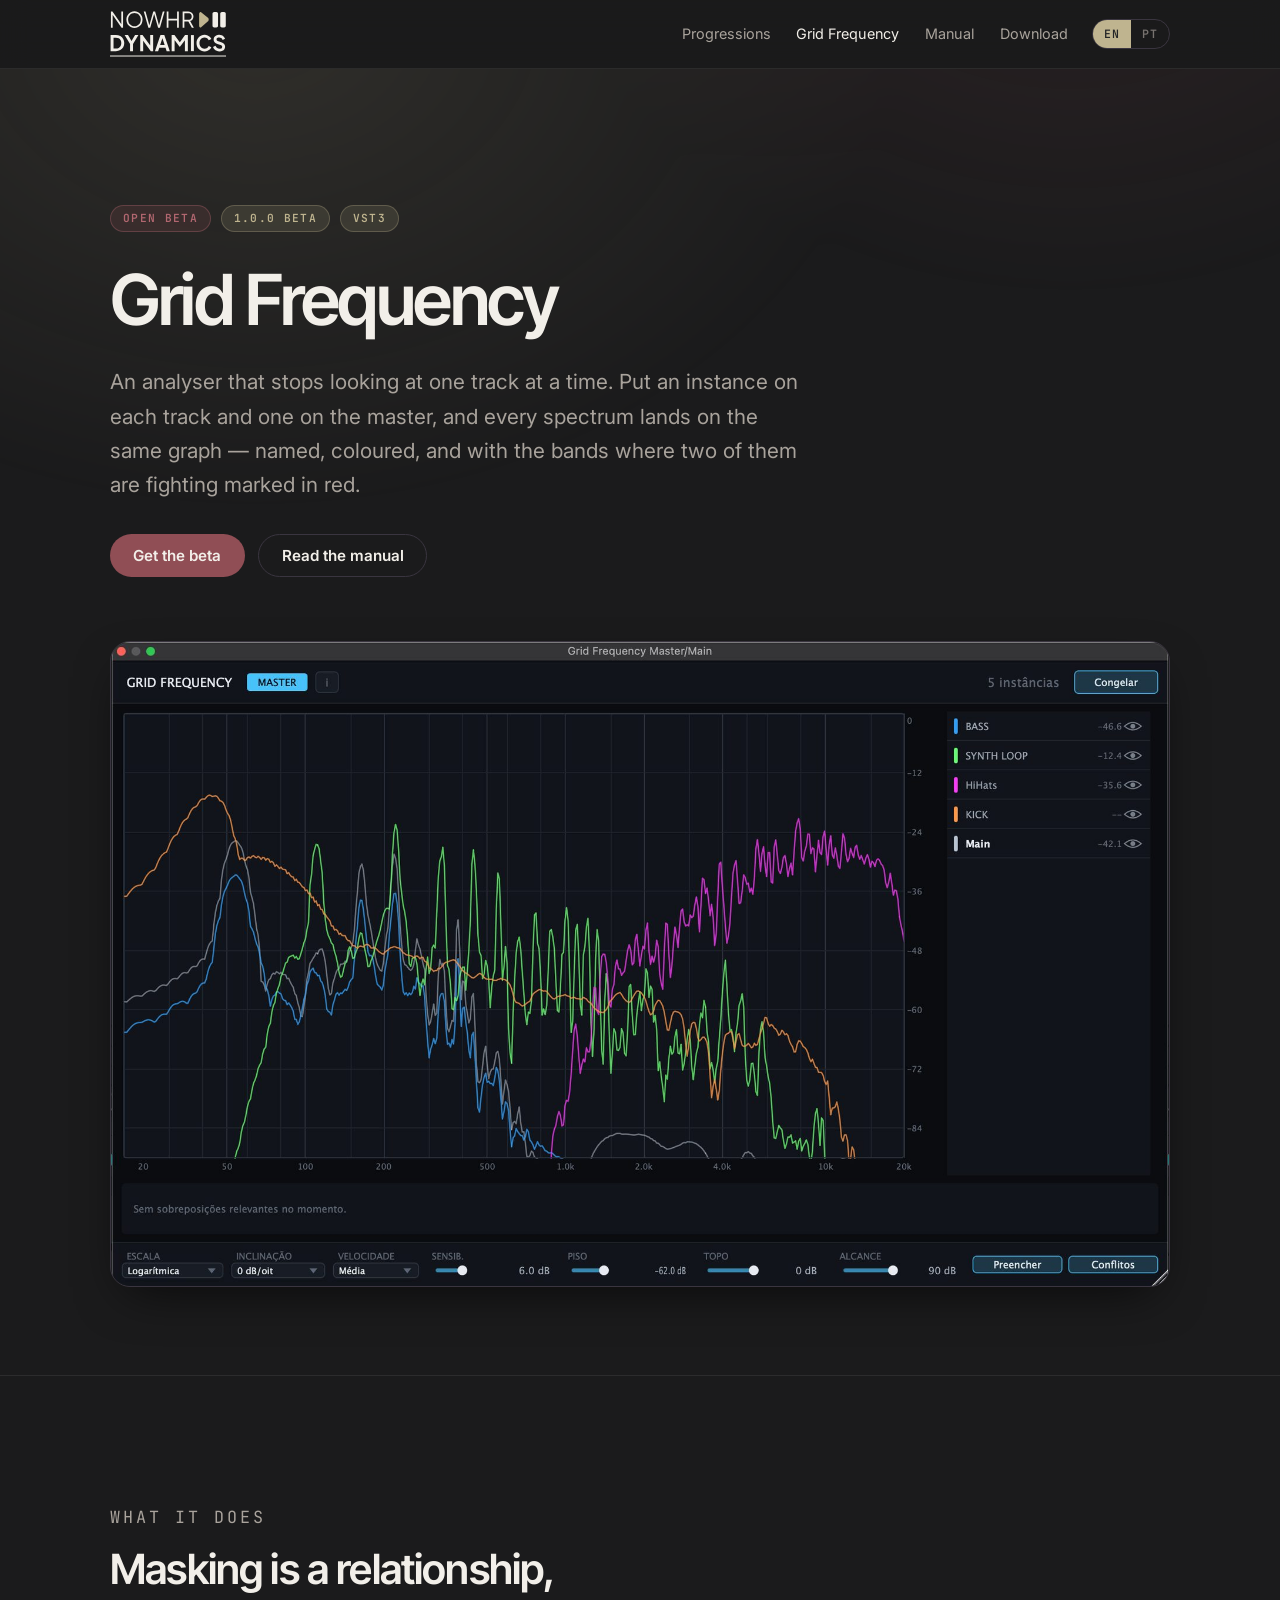
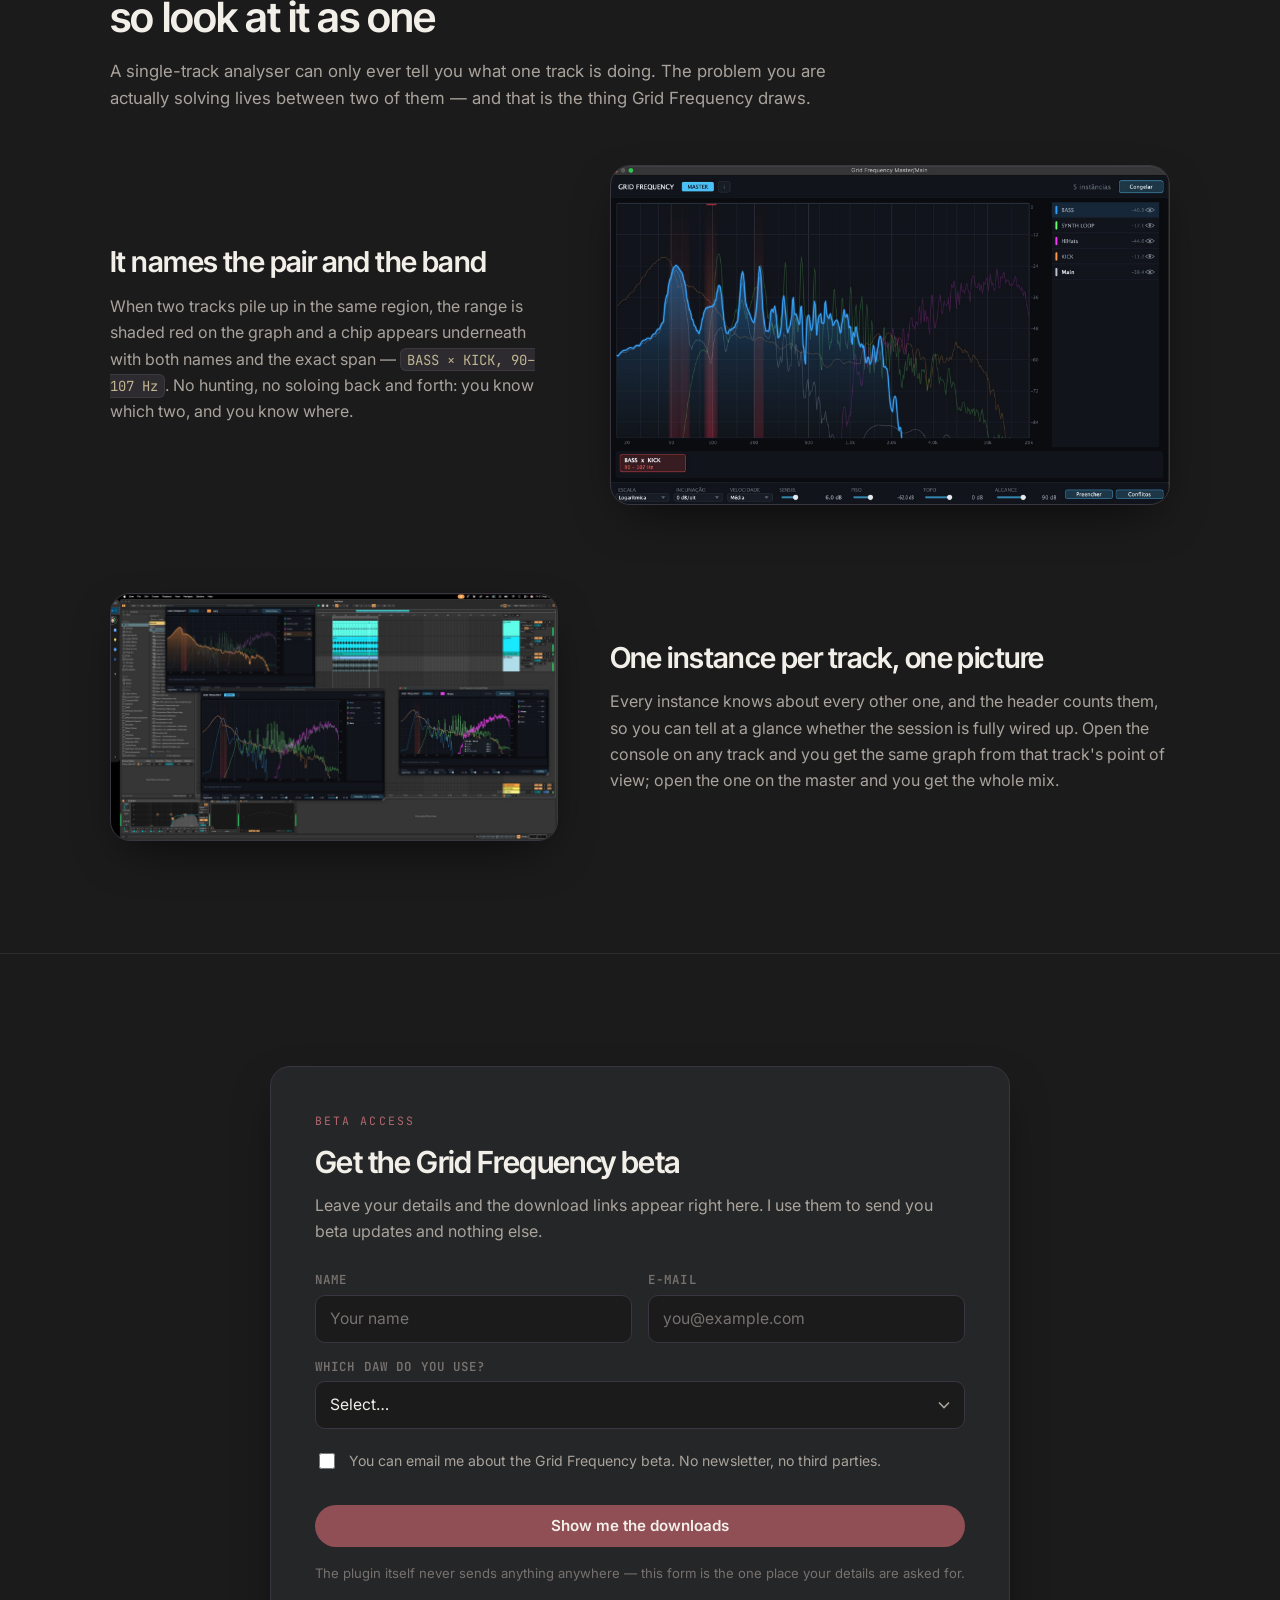
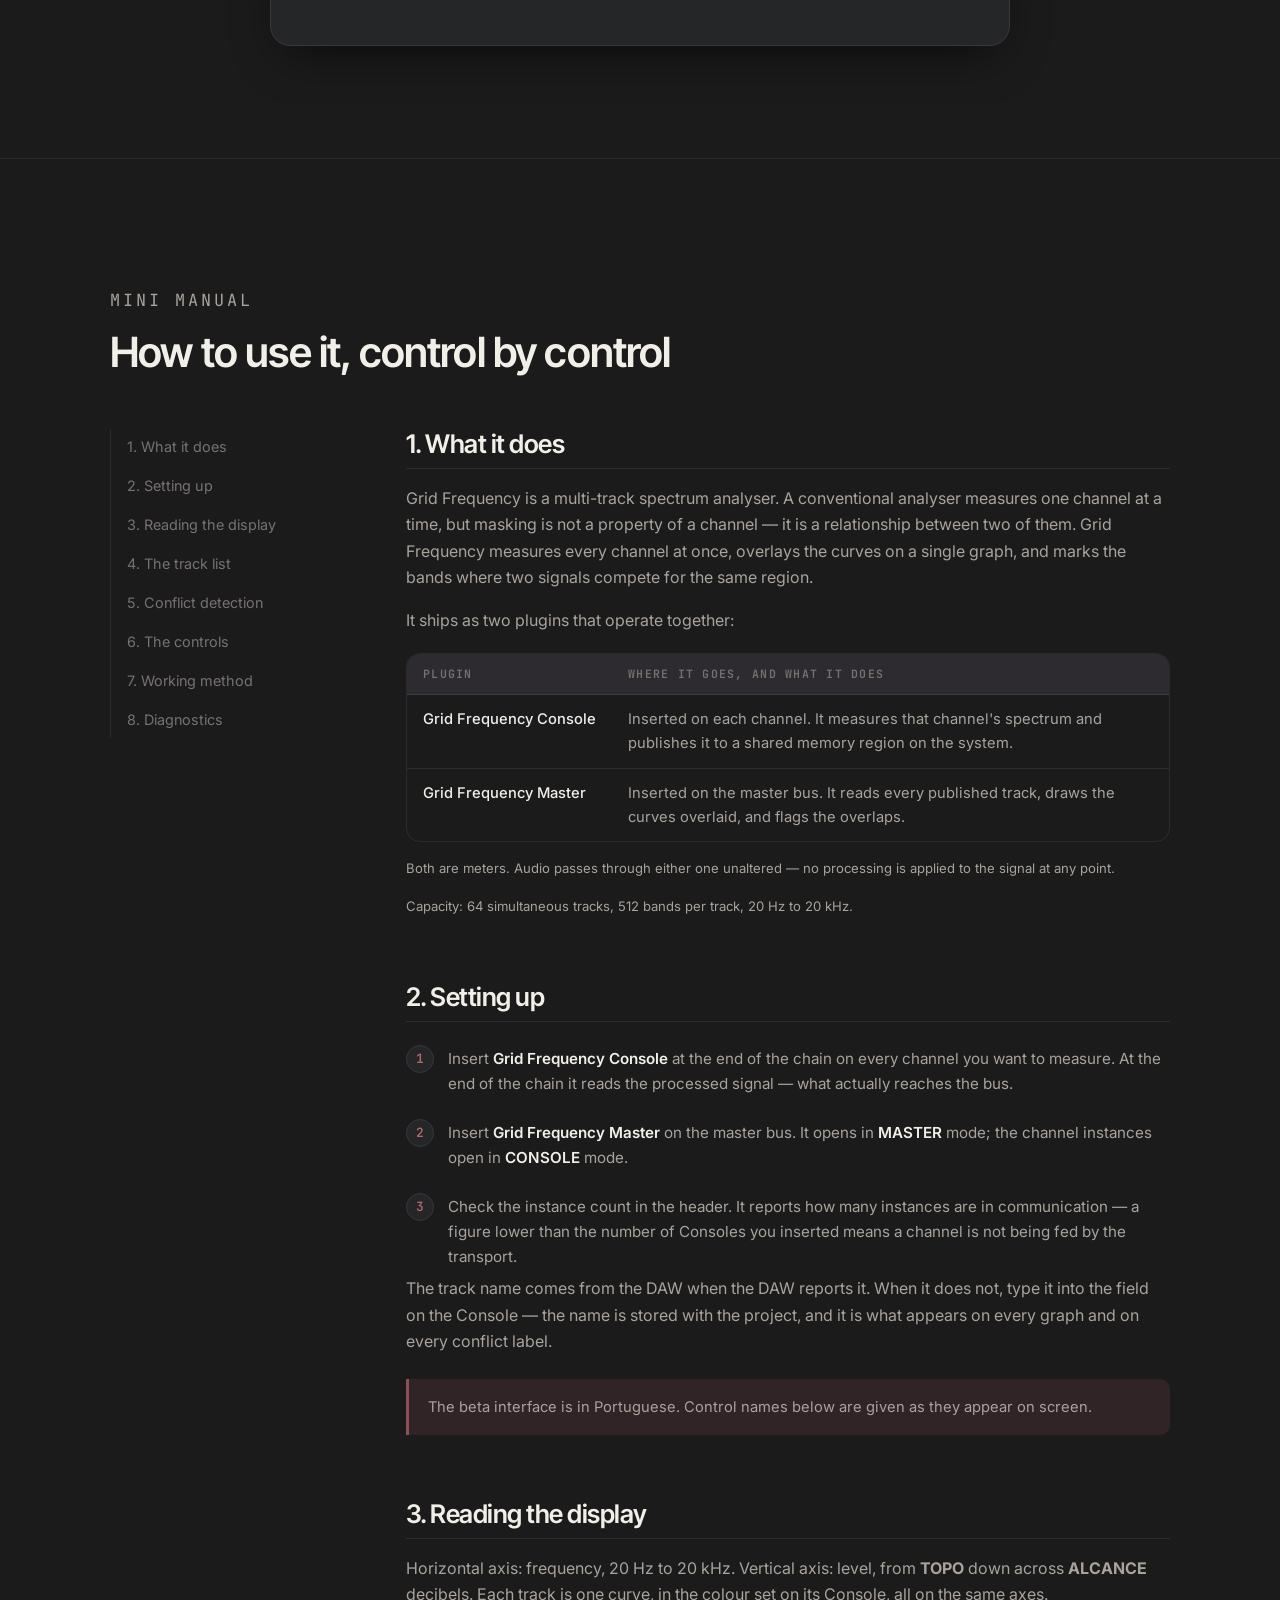
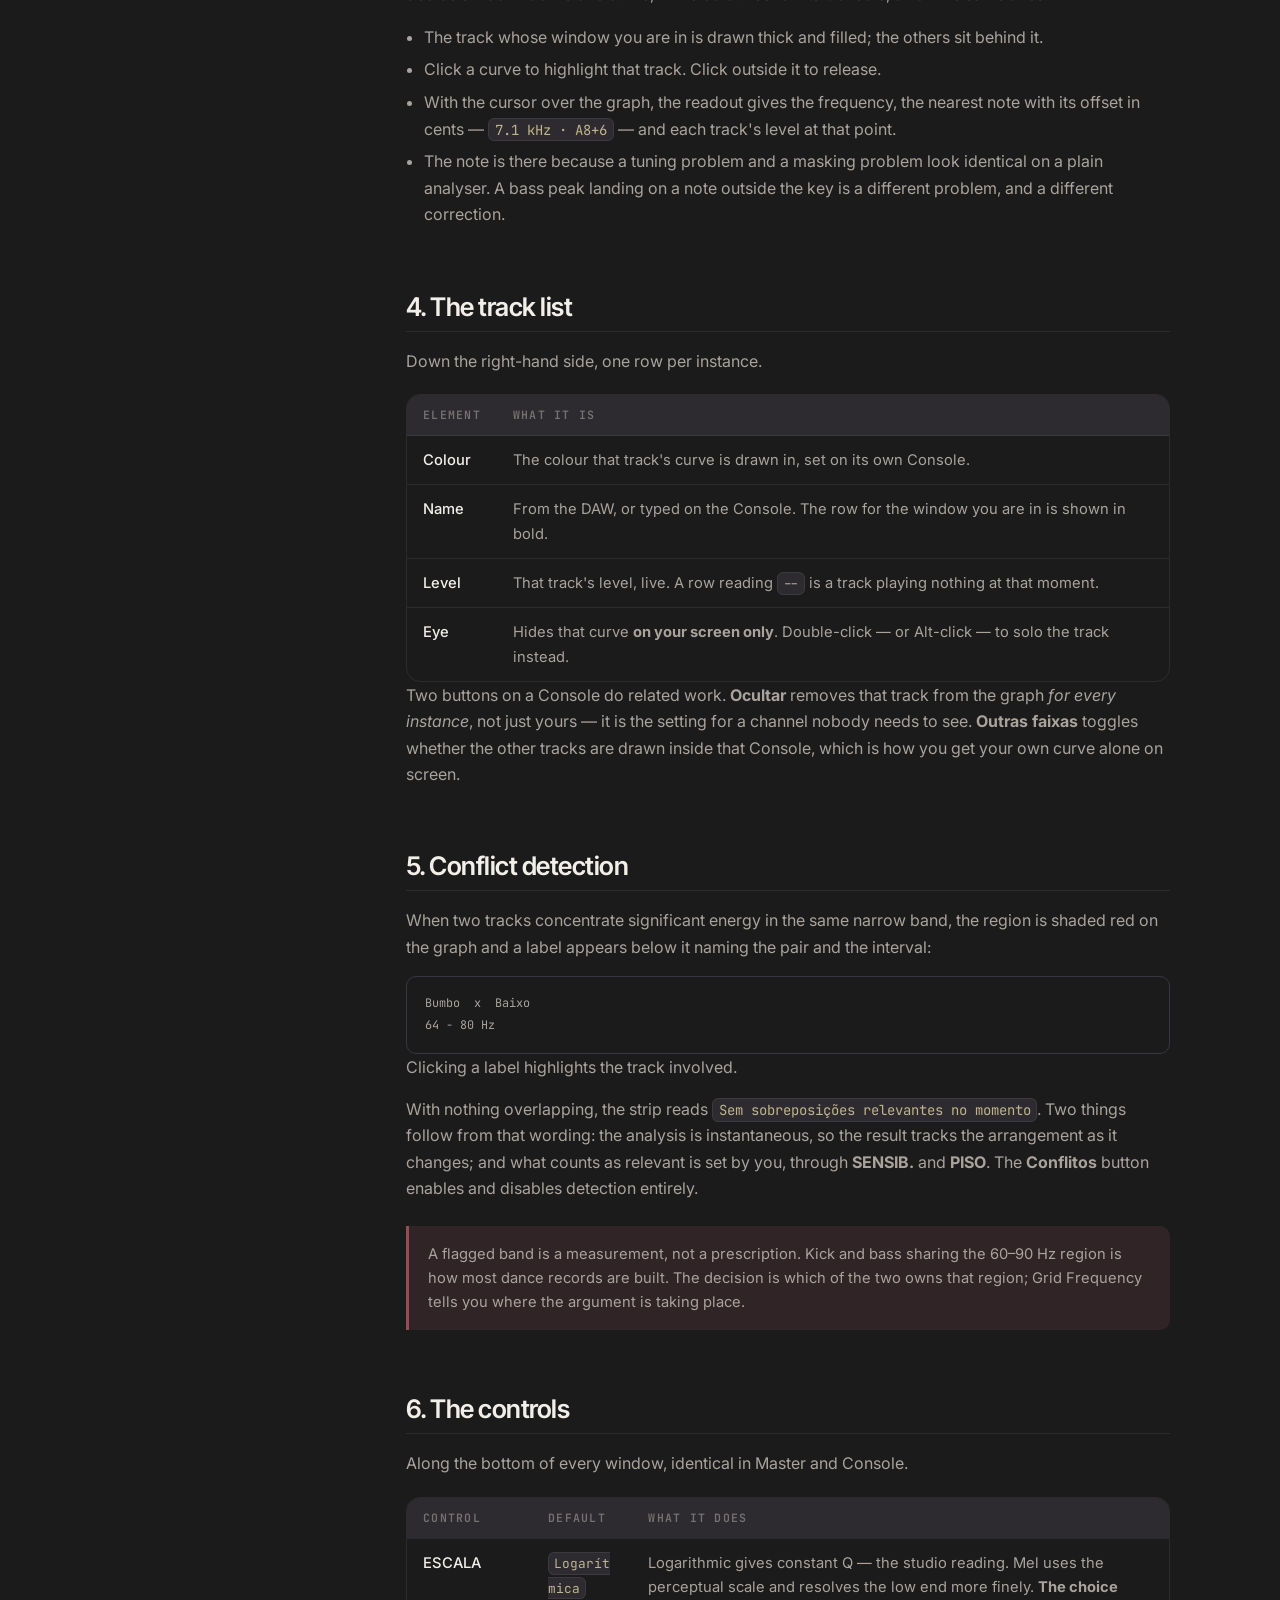
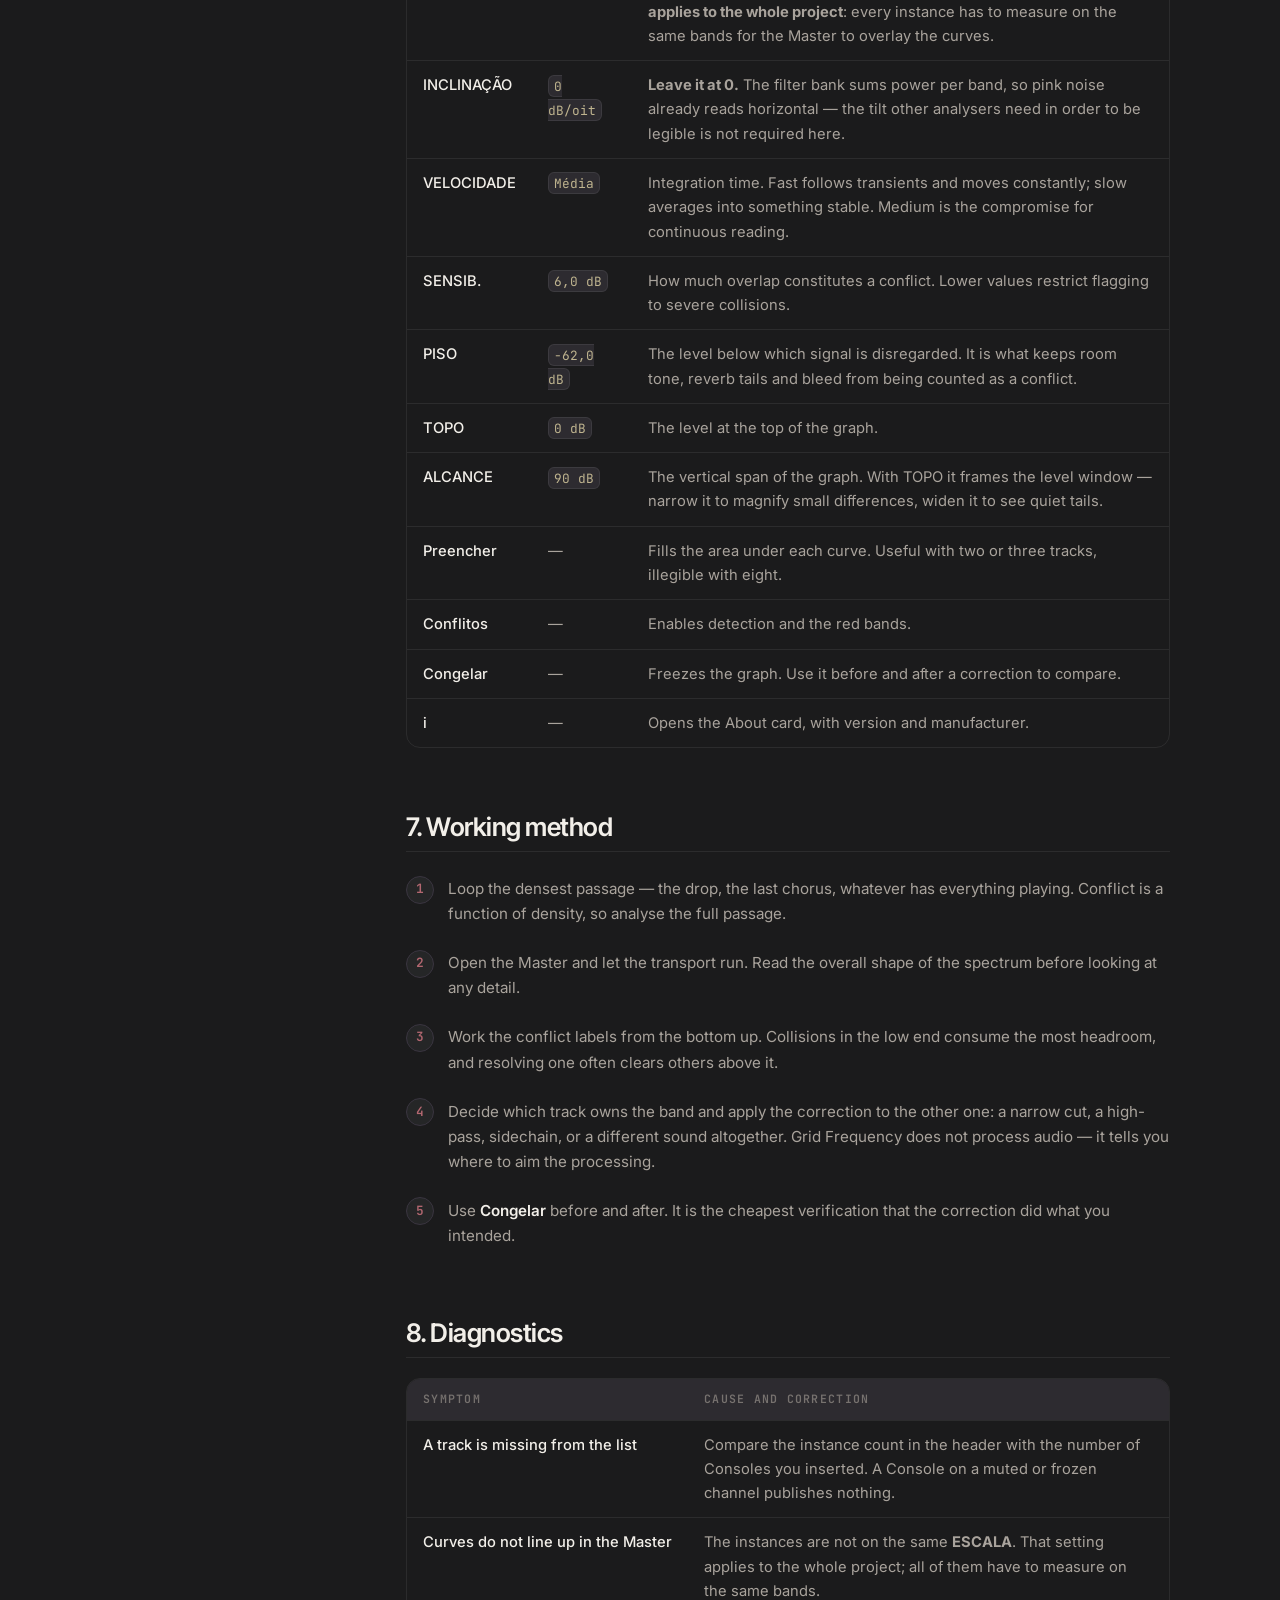
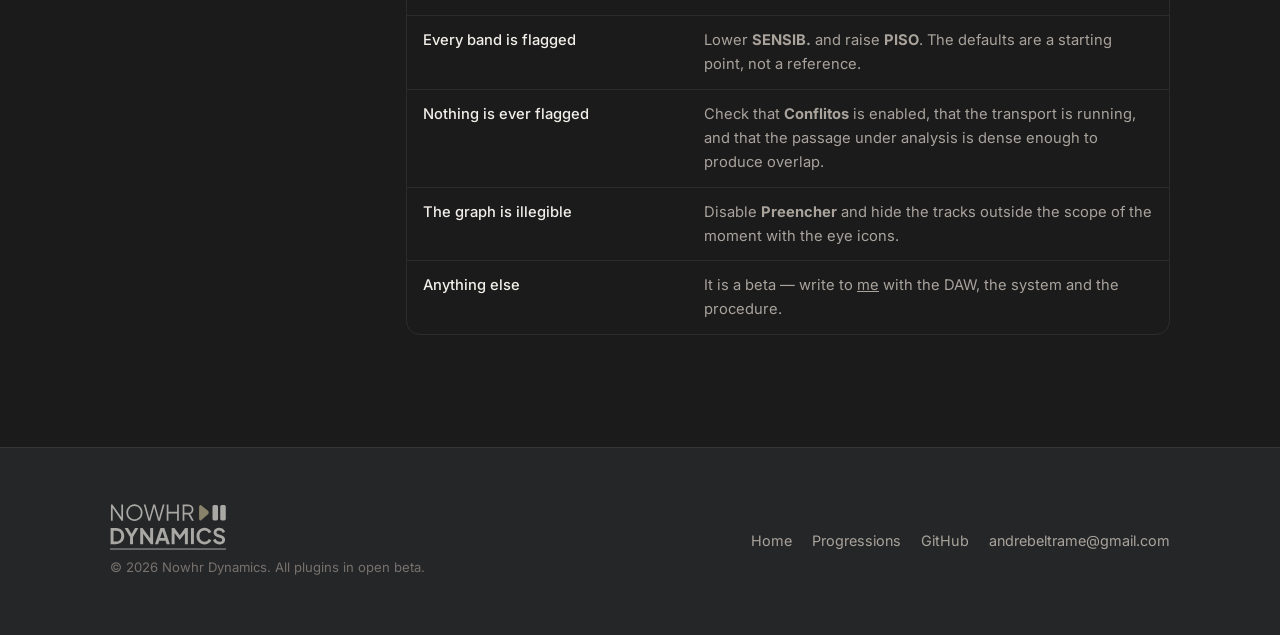
==== grid-frequency.html @ b7cb7531 "Rewrite the Grid Frequency manual for the people who will read it The register was conversational wh" ====
<!doctype html>
<html lang="pt-BR" data-lang="pt">
<head>
<meta charset="utf-8">
<meta name="viewport" content="width=device-width, initial-scale=1">
<title>Grid Frequency — Nowhr Dynamics</title>
<meta name="description" content="O Grid Frequency é um analisador multipista VST3. O espectro de todas as pistas num gráfico só, com as faixas onde duas delas se atropelam marcadas em vermelho. Download do beta e manual completo.">
<meta name="theme-color" content="#1b1b1c">
<link rel="icon" href="assets/img/favicon.svg" type="image/svg+xml">
<meta property="og:type" content="website">
<meta property="og:url" content="https://andrebeltrame.github.io/Website-Nowhr-Dynamics/grid-frequency.html">
<meta property="og:locale" content="pt_BR">
<meta property="og:locale:alternate" content="en_US">
<meta name="twitter:card" content="summary_large_image">
<meta property="og:title" content="Grid Frequency — Nowhr Dynamics">
<meta property="og:description" content="Uma instância por pista, uma no master. Veja todos os espectros de uma vez, e exatamente onde eles brigam.">
<meta property="og:image" content="https://andrebeltrame.github.io/Website-Nowhr-Dynamics/assets/img/grid-conflict.jpg">
<script>
(function () {
  var l;
  try { l = localStorage.getItem('nowhr:lang'); } catch (e) {}
  if (l !== 'pt' && l !== 'en') l = /^en/i.test(navigator.language || '') ? 'en' : 'pt';
  document.documentElement.setAttribute('data-lang', l);
  document.documentElement.setAttribute('lang', l === 'pt' ? 'pt-BR' : 'en');
})();
</script>
<link rel="preconnect" href="https://fonts.googleapis.com">
<link rel="preconnect" href="https://fonts.gstatic.com" crossorigin>
<link rel="stylesheet" href="https://fonts.googleapis.com/css2?family=Inter+Tight:wght@500;600;700&family=Inter:wght@400;500;600&family=JetBrains+Mono:wght@400;600&display=swap">
<link rel="stylesheet" href="assets/css/site.css?v=8">
</head>

<body class="accent-rose"
  data-title-en="Grid Frequency — Nowhr Dynamics"
  data-title-pt="Grid Frequency — Nowhr Dynamics"
  data-desc-en="Grid Frequency is a VST3 multi-track analyser. Every track's spectrum on one graph, with the bands where two of them collide marked in red. Beta download and full manual."
  data-desc-pt="O Grid Frequency é um analisador multipista VST3. O espectro de todas as pistas num gráfico só, com as faixas onde duas delas se atropelam marcadas em vermelho. Download do beta e manual completo.">

<header class="site-header">
  <div class="wrap site-header__inner">
    <a class="brand" href="index.html" aria-label="Nowhr Dynamics">
      <img src="assets/img/logo.svg" alt="Nowhr Dynamics" width="118" height="46">
    </a>
    <nav class="site-nav">
      <a href="progressions.html">Progressions</a>
      <a href="grid-frequency.html" aria-current="page">Grid Frequency</a>
      <a href="#manual"><span lang="en">Manual</span><span lang="pt">Manual</span></a>
      <a href="#beta"><span lang="en">Download</span><span lang="pt">Download</span></a>
    </nav>
    <div class="lang-switch" role="group" aria-label="Language">
      <button type="button" data-lang="en" aria-pressed="false">EN</button>
      <button type="button" data-lang="pt" aria-pressed="true">PT</button>
    </div>
  </div>
</header>

<main>

  <!-- ============================================================ hero -- -->
  <section class="hero">
    <div class="wrap hero__inner">
      <div class="hero__meta">
        <span class="badge badge--beta"><span lang="en">Open beta</span><span lang="pt">Beta aberto</span></span>
        <span class="badge badge--ver"><span data-version>1.0.0 beta</span></span>
        <span class="badge badge--ver">VST3</span>
      </div>

      <h1>Grid Frequency</h1>

      <p class="hero__lede">
        <span lang="en">An analyser that stops looking at one track at a time. Put an instance on each track and
          one on the master, and every spectrum lands on the same graph — named, coloured, and with the bands
          where two of them are fighting marked in red.</span>
        <span lang="pt">Um analisador que para de olhar uma pista por vez. Coloque uma instância em cada pista e
          uma no master, e todos os espectros caem no mesmo gráfico — com nome, cor, e as faixas onde duas delas
          estão brigando marcadas em vermelho.</span>
      </p>

      <div class="btn-row">
        <a class="btn btn--rose" href="#beta">
          <span lang="en">Get the beta</span><span lang="pt">Pegar o beta</span>
        </a>
        <a class="btn btn--ghost" href="#manual">
          <span lang="en">Read the manual</span><span lang="pt">Ler o manual</span>
        </a>
      </div>

      <figure class="hero-shot">
        <div class="shot">
          <img src="assets/img/grid-master.jpg" width="1800" height="1095" fetchpriority="high"
               alt="Grid Frequency in master view: four track spectra overlaid on one graph, with the track list on the right.">
        </div>
      </figure>
    </div>
  </section>

  <hr class="rule">

  <!-- ======================================================== features -- -->
  <section id="features">
    <div class="wrap">
      <div class="section-head">
        <p class="section-label"><span lang="en">What it does</span><span lang="pt">O que ele faz</span></p>
        <h2>
          <span lang="en">Masking is a relationship, so look at it as one</span>
          <span lang="pt">Mascaramento é uma relação, então olhe para ele como uma</span>
        </h2>
        <p>
          <span lang="en">A single-track analyser can only ever tell you what one track is doing. The problem you
            are actually solving lives between two of them — and that is the thing Grid Frequency draws.</span>
          <span lang="pt">Um analisador de uma pista só consegue dizer o que aquela pista está fazendo. O problema
            que você está realmente resolvendo mora entre duas delas — e é isso que o Grid Frequency desenha.</span>
        </p>
      </div>

      <div class="feature">
        <div class="feature__body">
          <h3>
            <span lang="en">It names the pair and the band</span>
            <span lang="pt">Ele diz o par e a faixa</span>
          </h3>
          <p>
            <span lang="en">When two tracks pile up in the same region, the range is shaded red on the graph and a
              chip appears underneath with both names and the exact span — <code>BASS × KICK, 90–107 Hz</code>. No
              hunting, no soloing back and forth: you know which two, and you know where.</span>
            <span lang="pt">Quando duas pistas se acumulam na mesma região, a faixa fica sombreada de vermelho no
              gráfico e um chip aparece embaixo com os dois nomes e o intervalo exato —
              <code>BASS × KICK, 90–107 Hz</code>. Sem caçar, sem ficar solando de um lado para o outro: você sabe
              quais duas, e sabe onde.</span>
          </p>
        </div>
        <div class="feature__media">
          <div class="shot">
            <img src="assets/img/grid-conflict.jpg" width="1800" height="1090" loading="lazy"
                 alt="Grid Frequency with the BASS curve highlighted and a BASS × KICK conflict flagged at 90 to 107 Hz.">
          </div>
        </div>
      </div>

      <div class="feature feature--flip">
        <div class="feature__body">
          <h3>
            <span lang="en">One instance per track, one picture</span>
            <span lang="pt">Uma instância por pista, um quadro só</span>
          </h3>
          <p>
            <span lang="en">Every instance knows about every other one, and the header counts them, so you can
              tell at a glance whether the session is fully wired up. Open the console on any track and you get the
              same graph from that track's point of view; open the one on the master and you get the whole mix.</span>
            <span lang="pt">Cada instância conhece todas as outras, e o cabeçalho conta quantas são, então dá para
              ver de relance se a sessão está toda ligada. Abra o console de qualquer pista e você tem o mesmo
              gráfico do ponto de vista dela; abra o do master e você tem a mixagem inteira.</span>
          </p>
        </div>
        <div class="feature__media">
          <div class="shot">
            <img src="assets/img/grid-consoles.jpg" width="1800" height="992" loading="lazy"
                 alt="Three Grid Frequency windows open at once in Ableton Live: two track consoles and the master view.">
          </div>
        </div>
      </div>
    </div>
  </section>

  <hr class="rule">

  <!-- ============================================================ beta -- -->
  <section id="beta">
    <div class="wrap wrap--narrow">

      <div id="beta-gate" class="gate">
        <p class="section-label"><span lang="en">Beta access</span><span lang="pt">Acesso ao beta</span></p>
        <h2>
          <span lang="en">Get the Grid Frequency beta</span>
          <span lang="pt">Pegue o beta do Grid Frequency</span>
        </h2>
        <p class="gate__sub">
          <span lang="en">Leave your details and the download links appear right here. I use them to send you
            beta updates and nothing else.</span>
          <span lang="pt">Deixe seus dados e os links de download aparecem aqui mesmo. Eu uso isso para te
            avisar das atualizações do beta e mais nada.</span>
        </p>

        <form id="beta-form" data-plugin="grid-frequency" data-plugin-label="Grid Frequency">
          <div class="field-grid">
            <div class="field">
              <label for="g-name"><span lang="en">Name</span><span lang="pt">Nome</span></label>
              <input id="g-name" name="name" type="text" required autocomplete="name"
                     data-ph-en="Your name" data-ph-pt="Seu nome" placeholder="Your name">
            </div>
            <div class="field">
              <label for="g-email">E-mail</label>
              <input id="g-email" name="email" type="email" required autocomplete="email"
                     placeholder="you@example.com">
            </div>
            <div class="field field--wide">
              <label for="g-daw"><span lang="en">Which DAW do you use?</span><span lang="pt">Qual DAW você usa?</span></label>
              <select id="g-daw" name="daw" required>
                <option value="" data-en="Select…" data-pt="Selecione…">Select…</option>
                <option value="Ableton Live">Ableton Live</option>
                <option value="FL Studio">FL Studio</option>
                <option value="Logic Pro">Logic Pro</option>
                <option value="Cubase">Cubase</option>
                <option value="Studio One">Studio One</option>
                <option value="Bitwig">Bitwig</option>
                <option value="Reaper">Reaper</option>
                <option value="Pro Tools">Pro Tools</option>
                <option value="Other" data-en="Other" data-pt="Outro">Other</option>
              </select>
            </div>
          </div>

          <div class="hp" aria-hidden="true">
            <label for="g-company">Company</label>
            <input id="g-company" name="company" type="text" tabindex="-1" autocomplete="off">
          </div>

          <label class="consent">
            <input type="checkbox" name="consent" required>
            <span>
              <span lang="en">You can email me about the Grid Frequency beta. No newsletter, no third parties.</span>
              <span lang="pt">Pode me mandar e-mail sobre o beta do Grid Frequency. Sem newsletter, sem terceiros.</span>
            </span>
          </label>

          <div class="btn-row">
            <button class="btn btn--rose btn--block" type="submit">
              <span lang="en">Show me the downloads</span><span lang="pt">Mostrar os downloads</span>
            </button>
          </div>

          <p class="form-note">
            <span lang="en">The plugin itself never sends anything anywhere — this form is the one place your
              details are asked for.</span>
            <span lang="pt">O plugin em si nunca manda nada para lugar nenhum — este formulário é o único lugar
              onde seus dados são pedidos.</span>
          </p>

          <p class="form-error" id="beta-error" hidden>
            <span lang="en">That did not go through. Check your connection and try again.</span>
            <span lang="pt">Não deu certo. Confira sua conexão e tente de novo.</span>
          </p>
        </form>
      </div>

      <div id="beta-downloads" hidden>
        <div class="gate">
          <div class="dl-head">
            <span class="dl-check" aria-hidden="true">
              <svg viewBox="0 0 24 24" fill="none" stroke="currentColor" stroke-width="3" stroke-linecap="round" stroke-linejoin="round"><path d="m5 13 4 4L19 7"/></svg>
            </span>
            <h2><span lang="en">You're in</span><span lang="pt">Pronto</span></h2>
          </div>
          <p class="gate__sub">
            <span lang="en">Grid Frequency <span data-version>1.0.0 beta</span>. There is no installer: the
              plugins are <code>.vst3</code> bundles that go into your <strong>VST3 folder</strong>, and the steps
              below say exactly where that folder is on each system.</span>
            <span lang="pt">Grid Frequency <span data-version>1.0.0 beta</span>. Não tem instalador: os plugins são
              bundles <code>.vst3</code> que vão na <strong>pasta VST3</strong>, e os passos abaixo dizem exatamente
              onde ela fica em cada sistema.</span>
          </p>
          <div class="callout">
            <span lang="en"><strong>The download carries two plugins.</strong> <code>Grid Frequency Console</code>
              goes on every channel you want to see; <code>Grid Frequency Master</code> goes on the master bus and
              draws them all together. Install both — apart, neither does anything.</span>
            <span lang="pt"><strong>O download traz dois plugins.</strong> O <code>Grid Frequency Console</code> vai
              em cada canal que você quer ver; o <code>Grid Frequency Master</code> vai no canal master e desenha
              todos juntos. Instale os dois — separados, nenhum faz nada.</span>
          </div>

          <div class="dl-grid">
            <a class="dl-tile" data-dl="mac" href="#" download>
              <span class="dl-tile__os">VST3</span>
              <span class="dl-tile__meta"></span>
            </a>
          </div>


          <div class="tabs" role="tablist">
            <button type="button" role="tab" data-os="mac" aria-controls="inst-mac" aria-selected="true">macOS</button>
            <button type="button" role="tab" data-os="win" aria-controls="inst-win" aria-selected="false">Windows</button>
          </div>

          <div class="tabpanel" id="inst-mac" role="tabpanel">
            <ol class="steps">
              <li>
                <span lang="en">Unzip the download. You get <strong>two</strong> plugins, not one:
                  <strong>Grid Frequency Console.vst3</strong> and <strong>Grid Frequency Master.vst3</strong>. Both
                  have to be installed — they are useless apart.</span>
                <span lang="pt">Descompacte o download. Você recebe <strong>dois</strong> plugins, não um:
                  <strong>Grid Frequency Console.vst3</strong> e <strong>Grid Frequency Master.vst3</strong>. Os dois
                  precisam ser instalados — separados eles não servem para nada.</span>
              </li>
              <li>
                <span lang="en">Open the VST3 folder: <code>~/Library/Audio/Plug-Ins/VST3/</code>.
                  <strong>Finder hides the Library folder</strong>, so you will not find it by clicking around —
                  use <kbd>⇧⌘G</kbd>, the <em>Go → Go to Folder</em> menu item, then paste that path and press
                  Enter.</span>
                <span lang="pt">Abra a pasta VST3: <code>~/Library/Audio/Plug-Ins/VST3/</code>.
                  <strong>O Finder esconde a pasta Library</strong> (ela aparece como "Biblioteca"), então você não
                  chega nela clicando — use <kbd>⇧⌘G</kbd>, que é o menu <em>Ir → Ir para a pasta</em>, cole esse
                  caminho e dê Enter.</span>
              </li>
              <li>
                <span lang="en">Drop both <code>.vst3</code> bundles in there.</span>
                <span lang="pt">Solte os dois bundles <code>.vst3</code> lá dentro.</span>
              </li>
              <li>
                <span lang="en">Rescan your plugins in the DAW. Both show up under the manufacturer
                  <strong>Nowhr Dynamics</strong>, as <strong>audio effects</strong>. Put
                  <strong>Console</strong> on every channel you want to see, and <strong>Master</strong> on the master
                  bus.</span>
                <span lang="pt">Mande o DAW reescanear os plugins. Os dois aparecem sob o fabricante
                  <strong>Nowhr Dynamics</strong>, como <strong>efeitos de áudio</strong>. Coloque o
                  <strong>Console</strong> em cada canal que você quer ver, e o <strong>Master</strong> no canal
                  master.</span>
              </li>
            </ol>
          </div>
          <div class="tabpanel" id="inst-win" role="tabpanel" hidden>
            <ol class="steps">
              <li>
                <span lang="en">Unzip the download.</span>
                <span lang="pt">Descompacte o download.</span>
              </li>
              <li>
                <span lang="en">Open the VST3 folder: <code>C:\Program Files\Common Files\VST3\</code>. It is not
                  hidden — paste that path into the address bar of Explorer and press Enter. Every DAW scans this
                  folder by default, so nothing has to be configured.</span>
                <span lang="pt">Abra a pasta VST3: <code>C:\Program Files\Common Files\VST3\</code>. Ela não é
                  oculta — cole esse caminho na barra de endereço do Explorer e dê Enter. Todo DAW varre essa pasta
                  por conta própria, então não há nada para configurar.</span>
              </li>
              <li>
                <span lang="en">Drop both <code>.vst3</code> bundles in there. Windows asks for administrator rights; if you would rather not give them,
                  any folder your DAW is set to scan works too.</span>
                <span lang="pt">Solte os dois bundles <code>.vst3</code> lá dentro. O Windows pede permissão de administrador; se preferir não dar, qualquer
                  pasta que o seu DAW esteja configurado para varrer serve igual.</span>
              </li>
              <li>
                <span lang="en">Rescan your plugins in the DAW. Both show up under <strong>Nowhr Dynamics</strong>, as <strong>audio effects</strong>. Console goes on every channel, Master on the master bus.</span>
                <span lang="pt">Mande o DAW reescanear os plugins. Os dois aparecem sob <strong>Nowhr Dynamics</strong>, como <strong>efeitos de áudio</strong>. O Console vai em cada canal, o Master no canal master.</span>
              </li>
            </ol>
          </div>

        </div>
      </div>

    </div>
  </section>

  <hr class="rule">

  <!-- ========================================================== manual -- -->
  <section id="manual">
    <div class="wrap">
      <div class="section-head">
        <p class="section-label"><span lang="en">Mini manual</span><span lang="pt">Mini manual</span></p>
        <h2>
          <span lang="en">How to use it, control by control</span>
          <span lang="pt">Como usar, controle por controle</span>
        </h2>
      </div>

      <div class="manual">
        <nav class="manual__toc" aria-label="Manual contents">
          <ol>
            <li><a href="#g-what"><span lang="en">1. What it does</span><span lang="pt">1. O que faz</span></a></li>
            <li><a href="#g-setup"><span lang="en">2. Setting up</span><span lang="pt">2. Montando a sessão</span></a></li>
            <li><a href="#g-graph"><span lang="en">3. Reading the display</span><span lang="pt">3. Lendo o gráfico</span></a></li>
            <li><a href="#g-tracks"><span lang="en">4. The track list</span><span lang="pt">4. A lista de faixas</span></a></li>
            <li><a href="#g-conflicts"><span lang="en">5. Conflict detection</span><span lang="pt">5. Detecção de conflitos</span></a></li>
            <li><a href="#g-display"><span lang="en">6. The controls</span><span lang="pt">6. Os controles</span></a></li>
            <li><a href="#g-workflow"><span lang="en">7. Working method</span><span lang="pt">7. Método de trabalho</span></a></li>
            <li><a href="#g-trouble"><span lang="en">8. Diagnostics</span><span lang="pt">8. Diagnóstico</span></a></li>
          </ol>
        </nav>

        <div class="manual__body">
          <section id="g-what">
            <h3><span lang="en">1. What it does</span><span lang="pt">1. O que faz</span></h3>
            <p>
              <span lang="en">Grid Frequency is a multi-track spectrum analyser. A conventional analyser measures one channel at a time, but masking is not a property of a channel — it is a relationship between two of them. Grid Frequency measures every channel at once, overlays the curves on a single graph, and marks the bands where two signals compete for the same region.</span>
              <span lang="pt">O Grid Frequency é um analisador de espectro multipista. Um analisador convencional mede um canal por vez, mas mascaramento não é propriedade de um canal — é uma relação entre dois. O Grid Frequency mede todos os canais simultaneamente, sobrepõe as curvas num único gráfico e assinala as bandas em que dois sinais disputam a mesma região.</span>
            </p>
            <p>
              <span lang="en">It ships as two plugins that operate together:</span>
              <span lang="pt">São dois plugins que operam em conjunto:</span>
            </p>
            <div class="tbl-wrap">
              <table>
                <thead>
                  <tr>
                    <th><span lang="en">Plugin</span><span lang="pt">Plugin</span></th>
                    <th><span lang="en">Where it goes, and what it does</span><span lang="pt">Onde entra, e o que faz</span></th>
                  </tr>
                </thead>
                <tbody>
                  <tr><td>Grid Frequency Console</td><td>
                    <span lang="en">Inserted on each channel. It measures that channel's spectrum and publishes it to a shared memory region on the system.</span>
                    <span lang="pt">Inserido em cada canal. Mede o espectro daquele canal e o publica numa área de memória compartilhada do sistema.</span>
                  </td></tr>
                  <tr><td>Grid Frequency Master</td><td>
                    <span lang="en">Inserted on the master bus. It reads every published track, draws the curves overlaid, and flags the overlaps.</span>
                    <span lang="pt">Inserido no barramento master. Lê todas as faixas publicadas, desenha as curvas sobrepostas e assinala as sobreposições.</span>
                  </td></tr>
                </tbody>
              </table>
            </div>
            <p class="form-note">
              <span lang="en">Both are meters. Audio passes through either one unaltered — no processing is applied to the signal at any point.</span>
              <span lang="pt">Ambos são medidores. O áudio atravessa os dois sem alteração — nenhum processamento é aplicado ao sinal em momento algum.</span>
            </p>
            <p class="form-note">
              <span lang="en">Capacity: 64 simultaneous tracks, 512 bands per track, 20 Hz to 20 kHz.</span>
              <span lang="pt">Capacidade: 64 faixas simultâneas, 512 bandas por faixa, de 20 Hz a 20 kHz.</span>
            </p>
          </section>

          <section id="g-setup">
            <h3><span lang="en">2. Setting up</span><span lang="pt">2. Montando a sessão</span></h3>
            <ol class="steps">
              <li>
                <span lang="en">Insert <strong>Grid Frequency Console</strong> at the end of the chain on every channel you want to measure. At the end of the chain it reads the processed signal — what actually reaches the bus.</span>
                <span lang="pt">Insira o <strong>Grid Frequency Console</strong> ao final da cadeia de cada canal que você quer medir. No fim da cadeia ele lê o sinal já processado — o que de fato chega ao barramento.</span>
              </li>
              <li>
                <span lang="en">Insert <strong>Grid Frequency Master</strong> on the master bus. It opens in <strong>MASTER</strong> mode; the channel instances open in <strong>CONSOLE</strong> mode.</span>
                <span lang="pt">Insira o <strong>Grid Frequency Master</strong> no barramento master. Ele abre em modo <strong>MASTER</strong>; as instâncias de canal abrem em modo <strong>CONSOLE</strong>.</span>
              </li>
              <li>
                <span lang="en">Check the instance count in the header. It reports how many instances are in communication — a figure lower than the number of Consoles you inserted means a channel is not being fed by the transport.</span>
                <span lang="pt">Confira a contagem de instâncias no cabeçalho. Ela informa quantas instâncias estão em comunicação — um número menor que o de Consoles inseridos indica um canal que não está sendo alimentado pelo transporte.</span>
              </li>
            </ol>
            <p>
              <span lang="en">The track name comes from the DAW when the DAW reports it. When it does not, type it into the field on the Console — the name is stored with the project, and it is what appears on every graph and on every conflict label.</span>
              <span lang="pt">O nome da faixa vem da DAW quando ela o informa. Quando não vem, digite no campo do Console — o nome fica salvo no projeto e é o que aparece em todos os gráficos e em todas as etiquetas de conflito.</span>
            </p>
            <div class="callout">
              <span lang="en">The beta interface is in Portuguese. Control names below are given as they appear on screen.</span>
              <span lang="pt">A interface do beta está em português. Os nomes dos controles abaixo são os que aparecem na tela.</span>
            </div>
          </section>

          <section id="g-graph">
            <h3><span lang="en">3. Reading the display</span><span lang="pt">3. Lendo o gráfico</span></h3>
            <p>
              <span lang="en">Horizontal axis: frequency, 20 Hz to 20 kHz. Vertical axis: level, from <strong>TOPO</strong> down across <strong>ALCANCE</strong> decibels. Each track is one curve, in the colour set on its Console, all on the same axes.</span>
              <span lang="pt">Eixo horizontal: frequência, de 20 Hz a 20 kHz. Eixo vertical: nível, a partir do <strong>TOPO</strong> e ao longo de <strong>ALCANCE</strong> decibéis. Cada faixa é uma curva, na cor definida no seu Console, todas sobre os mesmos eixos.</span>
            </p>
            <ul>
              <li>
                <span lang="en">The track whose window you are in is drawn thick and filled; the others sit behind it.</span>
                <span lang="pt">A faixa da janela em que você está é desenhada em traço grosso e preenchido; as demais ficam em segundo plano.</span>
              </li>
              <li>
                <span lang="en">Click a curve to highlight that track. Click outside it to release.</span>
                <span lang="pt">Clique sobre uma curva para destacar aquela faixa. Clique fora para liberar.</span>
              </li>
              <li>
                <span lang="en">With the cursor over the graph, the readout gives the frequency, the nearest note with its offset in cents — <code>7.1 kHz · A8+6</code> — and each track's level at that point.</span>
                <span lang="pt">Com o cursor sobre o gráfico, a leitura traz a frequência, a nota mais próxima com o desvio em cents — <code>7.1 kHz · A8+6</code> — e o nível de cada faixa naquele ponto.</span>
              </li>
              <li>
                <span lang="en">The note is there because a tuning problem and a masking problem look identical on a plain analyser. A bass peak landing on a note outside the key is a different problem, and a different correction.</span>
                <span lang="pt">A nota está ali porque problema de afinação e problema de mascaramento têm a mesma aparência num analisador comum. Um pico de baixo numa nota fora da tonalidade é outro problema, e outra correção.</span>
              </li>
            </ul>
          </section>

          <section id="g-tracks">
            <h3><span lang="en">4. The track list</span><span lang="pt">4. A lista de faixas</span></h3>
            <p>
              <span lang="en">Down the right-hand side, one row per instance.</span>
              <span lang="pt">Na lateral direita, uma linha por instância.</span>
            </p>
            <div class="tbl-wrap">
              <table>
                <thead>
                  <tr>
                    <th><span lang="en">Element</span><span lang="pt">Elemento</span></th>
                    <th><span lang="en">What it is</span><span lang="pt">O que é</span></th>
                  </tr>
                </thead>
                <tbody>
                  <tr><td><span lang="en">Colour</span><span lang="pt">Cor</span></td><td>
                    <span lang="en">The colour that track's curve is drawn in, set on its own Console.</span>
                    <span lang="pt">A cor com que a curva daquela faixa é desenhada, definida no Console dela.</span>
                  </td></tr>
                  <tr><td><span lang="en">Name</span><span lang="pt">Nome</span></td><td>
                    <span lang="en">From the DAW, or typed on the Console. The row for the window you are in is shown in bold.</span>
                    <span lang="pt">Vindo da DAW, ou digitado no Console. A linha da janela em que você está aparece em negrito.</span>
                  </td></tr>
                  <tr><td><span lang="en">Level</span><span lang="pt">Nível</span></td><td>
                    <span lang="en">That track's level, live. A row reading <code>--</code> is a track playing nothing at that moment.</span>
                    <span lang="pt">O nível da faixa, ao vivo. Uma linha marcando <code>--</code> é uma faixa que não está tocando nada naquele instante.</span>
                  </td></tr>
                  <tr><td><span lang="en">Eye</span><span lang="pt">Olho</span></td><td>
                    <span lang="en">Hides that curve <strong>on your screen only</strong>. Double-click — or Alt-click — to solo the track instead.</span>
                    <span lang="pt">Esconde aquela curva <strong>apenas na sua tela</strong>. Duplo clique — ou Alt+clique — isola a faixa.</span>
                  </td></tr>
                </tbody>
              </table>
            </div>
            <p>
              <span lang="en">Two buttons on a Console do related work. <strong>Ocultar</strong> removes that track from the graph <em>for every instance</em>, not just yours — it is the setting for a channel nobody needs to see. <strong>Outras faixas</strong> toggles whether the other tracks are drawn inside that Console, which is how you get your own curve alone on screen.</span>
              <span lang="pt">Dois botões no Console fazem trabalho aparentado. <strong>Ocultar</strong> remove aquela faixa do gráfico <em>para todas as instâncias</em>, não só para você — é a configuração para um canal que ninguém precisa ver. <strong>Outras faixas</strong> alterna o desenho das demais curvas dentro daquele Console, que é como você isola a sua própria curva na tela.</span>
            </p>
          </section>

          <section id="g-conflicts">
            <h3><span lang="en">5. Conflict detection</span><span lang="pt">5. Detecção de conflitos</span></h3>
            <p>
              <span lang="en">When two tracks concentrate significant energy in the same narrow band, the region is shaded red on the graph and a label appears below it naming the pair and the interval:</span>
              <span lang="pt">Quando duas faixas concentram energia significativa na mesma banda estreita, a região é sombreada em vermelho no gráfico e uma etiqueta aparece abaixo, nomeando o par e o intervalo:</span>
            </p>
<pre><code>Bumbo  x  Baixo
64 - 80 Hz</code></pre>
            <p>
              <span lang="en">Clicking a label highlights the track involved.</span>
              <span lang="pt">Clicar na etiqueta destaca a faixa envolvida.</span>
            </p>
            <p>
              <span lang="en">With nothing overlapping, the strip reads <code>Sem sobreposições relevantes no momento</code>. Two things follow from that wording: the analysis is instantaneous, so the result tracks the arrangement as it changes; and what counts as relevant is set by you, through <strong>SENSIB.</strong> and <strong>PISO</strong>. The <strong>Conflitos</strong> button enables and disables detection entirely.</span>
              <span lang="pt">Sem nada se sobrepondo, a barra informa <code>Sem sobreposições relevantes no momento</code>. Duas coisas decorrem dessa frase: a análise é instantânea, então o resultado acompanha o arranjo conforme ele muda; e o que conta como relevante é definido por você, em <strong>SENSIB.</strong> e <strong>PISO</strong>. O botão <strong>Conflitos</strong> habilita e desabilita a detecção por completo.</span>
            </p>
            <div class="callout">
              <span lang="en">A flagged band is a measurement, not a prescription. Kick and bass sharing the 60–90 Hz region is how most dance records are built. The decision is which of the two owns that region; Grid Frequency tells you where the argument is taking place.</span>
              <span lang="pt">Uma banda assinalada é uma medição, não uma prescrição. Bumbo e baixo dividindo a região de 60 a 90 Hz é como a maioria dos discos de dança é construída. A decisão é qual dos dois ocupa aquela região; o Grid Frequency informa onde a disputa acontece.</span>
            </div>
          </section>

          <section id="g-display">
            <h3><span lang="en">6. The controls</span><span lang="pt">6. Os controles</span></h3>
            <p>
              <span lang="en">Along the bottom of every window, identical in Master and Console.</span>
              <span lang="pt">Na parte inferior de toda janela, idênticos no Master e no Console.</span>
            </p>
            <div class="tbl-wrap">
              <table>
                <thead>
                  <tr>
                    <th><span lang="en">Control</span><span lang="pt">Controle</span></th>
                    <th><span lang="en">Default</span><span lang="pt">Padrão</span></th>
                    <th><span lang="en">What it does</span><span lang="pt">O que faz</span></th>
                  </tr>
                </thead>
                <tbody>
                  <tr><td>ESCALA</td><td><code>Logarítmica</code></td><td>
                    <span lang="en">Logarithmic gives constant Q — the studio reading. Mel uses the perceptual scale and resolves the low end more finely. <strong>The choice applies to the whole project</strong>: every instance has to measure on the same bands for the Master to overlay the curves.</span>
                    <span lang="pt">Logarítmica dá Q constante — a leitura de estúdio. Mel usa a escala perceptual e resolve o grave com mais detalhe. <strong>A escolha vale para o projeto inteiro</strong>: todas as instâncias precisam medir nas mesmas bandas para o Master conseguir sobrepor as curvas.</span>
                  </td></tr>
                  <tr><td>INCLINAÇÃO</td><td><code>0 dB/oit</code></td><td>
                    <span lang="en"><strong>Leave it at 0.</strong> The filter bank sums power per band, so pink noise already reads horizontal — the tilt other analysers need in order to be legible is not required here.</span>
                    <span lang="pt"><strong>Mantenha em 0.</strong> O banco de filtros soma potência por banda, então ruído rosa já aparece na horizontal — a inclinação que outros analisadores exigem para ficar legíveis não é necessária aqui.</span>
                  </td></tr>
                  <tr><td>VELOCIDADE</td><td><code>Média</code></td><td>
                    <span lang="en">Integration time. Fast follows transients and moves constantly; slow averages into something stable. Medium is the compromise for continuous reading.</span>
                    <span lang="pt">Tempo de integração. Rápida acompanha transientes e se movimenta o tempo todo; lenta calcula uma média estável. Média é o compromisso para leitura contínua.</span>
                  </td></tr>
                  <tr><td>SENSIB.</td><td><code>6,0 dB</code></td><td>
                    <span lang="en">How much overlap constitutes a conflict. Lower values restrict flagging to severe collisions.</span>
                    <span lang="pt">Quanta sobreposição caracteriza um conflito. Valores menores restringem a sinalização a colisões severas.</span>
                  </td></tr>
                  <tr><td>PISO</td><td><code>−62,0 dB</code></td><td>
                    <span lang="en">The level below which signal is disregarded. It is what keeps room tone, reverb tails and bleed from being counted as a conflict.</span>
                    <span lang="pt">O nível abaixo do qual o sinal é desconsiderado. É o que impede que ruído de sala, cauda de reverb e vazamento sejam contabilizados como conflito.</span>
                  </td></tr>
                  <tr><td>TOPO</td><td><code>0 dB</code></td><td>
                    <span lang="en">The level at the top of the graph.</span>
                    <span lang="pt">O nível no topo do gráfico.</span>
                  </td></tr>
                  <tr><td>ALCANCE</td><td><code>90 dB</code></td><td>
                    <span lang="en">The vertical span of the graph. With TOPO it frames the level window — narrow it to magnify small differences, widen it to see quiet tails.</span>
                    <span lang="pt">A extensão vertical do gráfico. Junto com o TOPO, define a janela de nível — reduza para ampliar diferenças pequenas, amplie para enxergar caudas de baixo nível.</span>
                  </td></tr>
                  <tr><td>Preencher</td><td>—</td><td>
                    <span lang="en">Fills the area under each curve. Useful with two or three tracks, illegible with eight.</span>
                    <span lang="pt">Preenche a área sob cada curva. Útil com duas ou três faixas, ilegível com oito.</span>
                  </td></tr>
                  <tr><td>Conflitos</td><td>—</td><td>
                    <span lang="en">Enables detection and the red bands.</span>
                    <span lang="pt">Habilita a detecção e as bandas em vermelho.</span>
                  </td></tr>
                  <tr><td>Congelar</td><td>—</td><td>
                    <span lang="en">Freezes the graph. Use it before and after a correction to compare.</span>
                    <span lang="pt">Congela o gráfico. Use antes e depois de uma correção para comparar.</span>
                  </td></tr>
                  <tr><td>i</td><td>—</td><td>
                    <span lang="en">Opens the About card, with version and manufacturer.</span>
                    <span lang="pt">Abre o cartão Sobre, com versão e fabricante.</span>
                  </td></tr>
                </tbody>
              </table>
            </div>
          </section>

          <section id="g-workflow">
            <h3><span lang="en">7. Working method</span><span lang="pt">7. Método de trabalho</span></h3>
            <ol class="steps">
              <li>
                <span lang="en">Loop the densest passage — the drop, the last chorus, whatever has everything playing. Conflict is a function of density, so analyse the full passage.</span>
                <span lang="pt">Ponha em loop o trecho de maior densidade — o drop, o último refrão, o que tiver tudo tocando. Conflito é função de densidade, então analise a passagem cheia.</span>
              </li>
              <li>
                <span lang="en">Open the Master and let the transport run. Read the overall shape of the spectrum before looking at any detail.</span>
                <span lang="pt">Abra o Master e deixe o transporte rodando. Avalie a forma geral do espectro antes de olhar qualquer detalhe.</span>
              </li>
              <li>
                <span lang="en">Work the conflict labels from the bottom up. Collisions in the low end consume the most headroom, and resolving one often clears others above it.</span>
                <span lang="pt">Trabalhe as etiquetas de conflito de baixo para cima. Colisões na região grave consomem mais headroom, e resolver uma frequentemente elimina outras acima.</span>
              </li>
              <li>
                <span lang="en">Decide which track owns the band and apply the correction to the other one: a narrow cut, a high-pass, sidechain, or a different sound altogether. Grid Frequency does not process audio — it tells you where to aim the processing.</span>
                <span lang="pt">Defina qual faixa ocupa a banda e aplique a correção na outra: um corte estreito, um passa-altas, sidechain, ou um timbre diferente. O Grid Frequency não processa áudio — ele indica onde apontar o processamento.</span>
              </li>
              <li>
                <span lang="en">Use <strong>Congelar</strong> before and after. It is the cheapest verification that the correction did what you intended.</span>
                <span lang="pt">Use o <strong>Congelar</strong> antes e depois. É a verificação mais barata de que a correção produziu o efeito pretendido.</span>
              </li>
            </ol>
          </section>

          <section id="g-trouble">
            <h3><span lang="en">8. Diagnostics</span><span lang="pt">8. Diagnóstico</span></h3>
            <div class="tbl-wrap">
              <table>
                <thead>
                  <tr>
                    <th><span lang="en">Symptom</span><span lang="pt">Sintoma</span></th>
                    <th><span lang="en">Cause and correction</span><span lang="pt">Causa e correção</span></th>
                  </tr>
                </thead>
                <tbody>
                  <tr><td><span lang="en">A track is missing from the list</span><span lang="pt">Falta uma faixa na lista</span></td><td>
                    <span lang="en">Compare the instance count in the header with the number of Consoles you inserted. A Console on a muted or frozen channel publishes nothing.</span>
                    <span lang="pt">Compare a contagem de instâncias no cabeçalho com o número de Consoles inseridos. Um Console em canal mutado ou congelado não publica nada.</span>
                  </td></tr>
                  <tr><td><span lang="en">Curves do not line up in the Master</span><span lang="pt">As curvas não coincidem no Master</span></td><td>
                    <span lang="en">The instances are not on the same <strong>ESCALA</strong>. That setting applies to the whole project; all of them have to measure on the same bands.</span>
                    <span lang="pt">As instâncias não estão na mesma <strong>ESCALA</strong>. Essa configuração vale para o projeto inteiro; todas precisam medir nas mesmas bandas.</span>
                  </td></tr>
                  <tr><td><span lang="en">Every band is flagged</span><span lang="pt">Todas as bandas são assinaladas</span></td><td>
                    <span lang="en">Lower <strong>SENSIB.</strong> and raise <strong>PISO</strong>. The defaults are a starting point, not a reference.</span>
                    <span lang="pt">Reduza a <strong>SENSIB.</strong> e eleve o <strong>PISO</strong>. Os valores padrão são ponto de partida, não referência.</span>
                  </td></tr>
                  <tr><td><span lang="en">Nothing is ever flagged</span><span lang="pt">Nada é assinalado</span></td><td>
                    <span lang="en">Check that <strong>Conflitos</strong> is enabled, that the transport is running, and that the passage under analysis is dense enough to produce overlap.</span>
                    <span lang="pt">Verifique se <strong>Conflitos</strong> está habilitado, se o transporte está rodando, e se o trecho analisado tem densidade suficiente para produzir sobreposição.</span>
                  </td></tr>
                  <tr><td><span lang="en">The graph is illegible</span><span lang="pt">O gráfico está ilegível</span></td><td>
                    <span lang="en">Disable <strong>Preencher</strong> and hide the tracks outside the scope of the moment with the eye icons.</span>
                    <span lang="pt">Desabilite o <strong>Preencher</strong> e oculte, pelos olhos, as faixas fora do escopo do momento.</span>
                  </td></tr>
                  <tr><td><span lang="en">Anything else</span><span lang="pt">Qualquer outro comportamento</span></td><td>
                    <span lang="en">It is a beta — write to <a href="#" data-email>me</a> with the DAW, the system and the procedure.</span>
                    <span lang="pt">É uma versão beta — escreva <a href="#" data-email>para mim</a> informando DAW, sistema e procedimento.</span>
                  </td></tr>
                </tbody>
              </table>
            </div>
          </section>

        </div>
      </div>
    </div>
  </section>

</main>

<footer class="site-footer">
  <div class="wrap site-footer__inner">
    <div>
      <a class="brand" href="index.html" aria-label="Nowhr Dynamics">
        <img src="assets/img/logo.svg" alt="Nowhr Dynamics" width="104" height="41" style="opacity:.65">
      </a>
      <small>
        <span lang="en">© <span data-year></span> Nowhr Dynamics. All plugins in open beta.</span>
        <span lang="pt">© <span data-year></span> Nowhr Dynamics. Todos os plugins em beta aberto.</span>
      </small>
    </div>
    <nav>
      <a href="index.html"><span lang="en">Home</span><span lang="pt">Início</span></a>
      <a href="progressions.html">Progressions</a>
      <a href="#" data-repo>GitHub</a>
      <a href="#" data-email data-email-text>email</a>
    </nav>
  </div>
</footer>

<script src="assets/js/config.js?v=8"></script>
<script src="assets/js/site.js?v=8"></script>
</body>
</html>
---- assets/css/site.css ----
/* ==========================================================================
   Nowhr Dynamics — site styles
   Palette: Sand BFB48F · Taupe Grey 564E58 · Burnt Rose 904E55
            Parchment F2EFE9 · Carbon Black 252627
   ========================================================================== */

:root {
  --bg:         #1b1b1c;
  --surface:    #252627;
  --surface-2:  #2d2b30;
  --line:       #3a3540;
  --line-soft:  rgba(242, 239, 233, 0.08);

  --ink:        #f2efe9;
  --ink-dim:    #a9a39c;
  --ink-faint:  #77726f;

  --sand:       #bfb48f;
  --sand-soft:  rgba(191, 180, 143, 0.14);
  --rose:       #904e55;
  --rose-lift:  #b26770;
  --rose-soft:  rgba(144, 78, 85, 0.18);
  --taupe:      #564e58;

  --accent:     var(--sand);
  --accent-soft: var(--sand-soft);

  --font-display: "Inter Tight", "Inter", system-ui, -apple-system, sans-serif;
  --font-body:    "Inter", system-ui, -apple-system, "Helvetica Neue", sans-serif;
  --font-mono:    "JetBrains Mono", ui-monospace, "SFMono-Regular", Menlo, monospace;

  --gutter: clamp(1.25rem, 4vw, 2.5rem);
  --radius: 14px;
  --radius-lg: 20px;

  --shadow: 0 18px 50px -18px rgba(0, 0, 0, 0.75);
}

/* Grid Frequency pages/sections lean on the rose accent. */
.accent-rose {
  --accent: var(--rose-lift);
  --accent-soft: var(--rose-soft);
}

/* --------------------------------------------------------------- reset -- */

*, *::before, *::after { box-sizing: border-box; }

html {
  scroll-behavior: smooth;
  scroll-padding-top: 5.5rem;
  -webkit-text-size-adjust: 100%;
}

body {
  margin: 0;
  background: var(--bg);
  color: var(--ink);
  font-family: var(--font-body);
  font-size: 1rem;
  line-height: 1.65;
  -webkit-font-smoothing: antialiased;
  overflow-x: hidden;
}

img, svg { max-width: 100%; display: block; }
a { color: inherit; }

h1, h2, h3, h4 {
  font-family: var(--font-display);
  font-weight: 600;
  line-height: 1.15;
  letter-spacing: -0.02em;
  margin: 0;
  text-wrap: balance;
}

p { margin: 0 0 1rem; }
p:last-child { margin-bottom: 0; }

::selection { background: var(--sand); color: var(--surface); }

:focus-visible {
  outline: 2px solid var(--sand);
  outline-offset: 3px;
  border-radius: 4px;
}

/* ------------------------------------------------------ language toggle -- */
/* Both languages live in the markup; CSS shows one. Default is English, so
   the page reads correctly before any JavaScript runs. */

body [lang="en"], body [lang="pt"] { display: none; }
html[data-lang="en"] body [lang="en"] { display: revert; }
html[data-lang="pt"] body [lang="pt"] { display: revert; }

/* --------------------------------------------------------------- layout -- */

.wrap {
  width: 100%;
  max-width: 1140px;
  margin-inline: auto;
  padding-inline: var(--gutter);
}

.wrap--narrow { max-width: 820px; }

section { padding-block: clamp(3.5rem, 9vw, 7rem); }

.section-label {
  font-family: var(--font-mono);
  font-size: 0.72rem;
  letter-spacing: 0.18em;
  text-transform: uppercase;
  color: var(--accent);
  margin-bottom: 0.9rem;
}

.section-head { max-width: 46rem; margin-bottom: clamp(2rem, 5vw, 3.25rem); }
.section-head h2 { font-size: clamp(1.75rem, 4vw, 2.6rem); }
.section-head p { color: var(--ink-dim); font-size: 1.05rem; margin-top: 1rem; }

.rule { height: 1px; background: var(--line-soft); border: 0; margin: 0; }

/* --------------------------------------------------------------- header -- */

.site-header {
  position: sticky;
  top: 0;
  z-index: 50;
  background: rgba(27, 27, 28, 0.82);
  backdrop-filter: blur(14px) saturate(140%);
  -webkit-backdrop-filter: blur(14px) saturate(140%);
  border-bottom: 1px solid var(--line-soft);
}

.site-header__inner {
  display: flex;
  align-items: center;
  gap: 1.5rem;
  min-height: 4.25rem;
}

.brand {
  display: inline-flex;
  align-items: center;
  color: var(--ink);
  text-decoration: none;
  flex: 0 0 auto;
  transition: color 0.2s;
}
.brand:hover { color: var(--sand); }
.brand svg, .brand img { width: 118px; height: auto; }

.site-nav {
  margin-left: auto;
  display: flex;
  align-items: center;
  gap: clamp(0.75rem, 2vw, 1.75rem);
}

.site-nav a {
  font-size: 0.9rem;
  color: var(--ink-dim);
  text-decoration: none;
  transition: color 0.18s;
  white-space: nowrap;
}
.site-nav a:hover, .site-nav a[aria-current="page"] { color: var(--ink); }

.lang-switch {
  display: inline-flex;
  border: 1px solid var(--line);
  border-radius: 999px;
  overflow: hidden;
  flex: 0 0 auto;
}

.lang-switch button {
  appearance: none;
  border: 0;
  background: transparent;
  color: var(--ink-faint);
  font: 600 0.72rem/1 var(--font-mono);
  letter-spacing: 0.08em;
  padding: 0.5rem 0.7rem;
  cursor: pointer;
  transition: background 0.18s, color 0.18s;
}
.lang-switch button:hover { color: var(--ink); }
.lang-switch button[aria-pressed="true"] { background: var(--sand); color: var(--surface); }

/* Narrow screens: brand and language on one line, the links on their own
   scrollable row underneath, so nothing ever falls off the right edge. */
@media (max-width: 780px) {
  .site-header__inner {
    flex-wrap: wrap;
    gap: 0.25rem 1rem;
    min-height: 0;
    padding-block: 0.7rem 0.55rem;
  }
  .brand img { width: 96px; }
  .lang-switch { margin-left: auto; }
  .site-nav {
    order: 3;
    flex-basis: 100%;
    margin-left: 0;
    gap: 1.1rem;
    overflow-x: auto;
    scrollbar-width: none;
    -webkit-overflow-scrolling: touch;
  }
  .site-nav::-webkit-scrollbar { display: none; }
}

/* -------------------------------------------------------------- buttons -- */

.btn {
  display: inline-flex;
  align-items: center;
  justify-content: center;
  gap: 0.55rem;
  padding: 0.8rem 1.4rem;
  border-radius: 999px;
  border: 1px solid transparent;
  font: 600 0.95rem/1 var(--font-body);
  text-decoration: none;
  cursor: pointer;
  transition: transform 0.15s, background 0.18s, border-color 0.18s, color 0.18s;
}
.btn:active { transform: translateY(1px); }

.btn--primary { background: var(--sand); color: #22201b; }
.btn--primary:hover { background: #d2c8a6; }

.btn--rose { background: var(--rose); color: var(--ink); }
.btn--rose:hover { background: var(--rose-lift); }

.btn--ghost { border-color: var(--line); color: var(--ink); background: transparent; }
.btn--ghost:hover { border-color: var(--sand); color: var(--sand); }

.btn--block { width: 100%; }

.btn svg { width: 1.05em; height: 1.05em; flex: 0 0 auto; }

.btn-row {
  display: flex;
  flex-wrap: wrap;
  gap: 0.85rem;
  margin-top: 2rem;
}

/* --------------------------------------------------------------- badges -- */

.badge {
  display: inline-flex;
  align-items: center;
  gap: 0.45rem;
  padding: 0.3rem 0.75rem;
  border-radius: 999px;
  font: 600 0.7rem/1.4 var(--font-mono);
  letter-spacing: 0.12em;
  text-transform: uppercase;
}
.badge--beta { background: var(--rose-soft); color: var(--rose-lift); border: 1px solid rgba(178, 103, 112, 0.35); }
.badge--ver  { background: var(--sand-soft); color: var(--sand); border: 1px solid rgba(191, 180, 143, 0.28); }

/* ----------------------------------------------------------------- hero -- */

.hero {
  position: relative;
  padding-block: clamp(4rem, 12vw, 8.5rem) clamp(3rem, 8vw, 5.5rem);
  overflow: hidden;
}

.hero::before {
  content: "";
  position: absolute;
  inset: -40% -10% auto -10%;
  height: 90%;
  background:
    radial-gradient(60% 60% at 25% 40%, rgba(191, 180, 143, 0.13), transparent 70%),
    radial-gradient(50% 55% at 78% 25%, rgba(144, 78, 85, 0.16), transparent 70%);
  pointer-events: none;
  filter: blur(10px);
}

.hero__inner { position: relative; }

.hero h1 {
  font-size: clamp(2.4rem, 6.5vw, 4.4rem);
  letter-spacing: -0.035em;
  max-width: 16ch;
}

.hero__lede {
  font-size: clamp(1.05rem, 2.2vw, 1.3rem);
  color: var(--ink-dim);
  max-width: 54ch;
  margin-top: 1.5rem;
}

.hero__meta {
  display: flex;
  flex-wrap: wrap;
  gap: 0.6rem;
  margin-bottom: 1.75rem;
}

/* ---------------------------------------------------------------- shots -- */

.shot {
  border: 1px solid var(--line);
  border-radius: var(--radius-lg);
  overflow: hidden;
  background: var(--surface);
  box-shadow: var(--shadow);
  position: relative;
}

.shot::after {
  content: "";
  position: absolute;
  inset: 0;
  border-radius: inherit;
  pointer-events: none;
  box-shadow: inset 0 1px 0 rgba(242, 239, 233, 0.06);
}

.shot img { width: 100%; height: auto; }

figure { margin: 0; }

figcaption {
  margin-top: 0.85rem;
  font-size: 0.85rem;
  color: var(--ink-faint);
  line-height: 1.5;
}

.hero-shot { margin-top: clamp(2.5rem, 6vw, 4rem); }

/* ---------------------------------------------------------- plugin card -- */

.plugin-card {
  display: grid;
  grid-template-columns: minmax(0, 1fr);
  gap: clamp(1.75rem, 4vw, 3.25rem);
  align-items: center;
  padding: clamp(1.5rem, 3.5vw, 2.5rem);
  border: 1px solid var(--line-soft);
  border-radius: var(--radius-lg);
  background:
    radial-gradient(120% 140% at 0% 0%, var(--accent-soft), transparent 55%),
    var(--surface);
}

.plugin-card + .plugin-card { margin-top: clamp(1.5rem, 3vw, 2.25rem); }

@media (min-width: 900px) {
  .plugin-card { grid-template-columns: minmax(0, 0.85fr) minmax(0, 1.15fr); }
  .plugin-card--flip .plugin-card__media { order: -1; }
}

.plugin-card h3 { font-size: clamp(1.5rem, 3vw, 2rem); margin-bottom: 0.35rem; }

.plugin-card__kicker {
  font: 600 0.75rem/1 var(--font-mono);
  letter-spacing: 0.16em;
  text-transform: uppercase;
  color: var(--accent);
  margin-bottom: 0.9rem;
}

.plugin-card p { color: var(--ink-dim); }

.plugin-card ul {
  list-style: none;
  margin: 1.25rem 0 0;
  padding: 0;
  display: grid;
  gap: 0.55rem;
}

.plugin-card li {
  position: relative;
  padding-left: 1.4rem;
  font-size: 0.94rem;
  color: var(--ink-dim);
}

.plugin-card li::before {
  content: "";
  position: absolute;
  left: 0;
  top: 0.62em;
  width: 6px;
  height: 6px;
  border-radius: 2px;
  background: var(--accent);
}

/* ---------------------------------------------------------------- grids -- */

.cols {
  display: grid;
  gap: clamp(1.25rem, 3vw, 2rem);
  grid-template-columns: repeat(auto-fit, minmax(min(100%, 16rem), 1fr));
}

.card {
  padding: clamp(1.25rem, 2.5vw, 1.75rem);
  border: 1px solid var(--line-soft);
  border-radius: var(--radius);
  background: var(--surface);
}

.card h3 { font-size: 1.1rem; margin-bottom: 0.6rem; }
.card p  { color: var(--ink-dim); font-size: 0.94rem; }

.card__icon {
  width: 2.1rem;
  height: 2.1rem;
  display: grid;
  place-items: center;
  border-radius: 9px;
  background: var(--accent-soft);
  color: var(--accent);
  margin-bottom: 1rem;
}
.card__icon svg { width: 1.1rem; height: 1.1rem; }

/* ------------------------------------------------------ feature stripes -- */

.feature {
  display: grid;
  gap: clamp(1.75rem, 4vw, 3.5rem);
  align-items: center;
}

@media (min-width: 900px) {
  .feature { grid-template-columns: minmax(0, 1fr) minmax(0, 1.25fr); }
  .feature--flip .feature__media { order: -1; }
}

.feature + .feature { margin-top: clamp(3rem, 7vw, 5.5rem); }

.feature h3 { font-size: clamp(1.35rem, 2.6vw, 1.8rem); margin-bottom: 0.9rem; }
.feature p  { color: var(--ink-dim); }

/* ----------------------------------------------------------- beta / form -- */

.gate {
  border: 1px solid var(--line);
  border-radius: var(--radius-lg);
  background: var(--surface);
  padding: clamp(1.5rem, 4vw, 2.75rem);
  box-shadow: var(--shadow);
}

.gate h2 { font-size: clamp(1.4rem, 3vw, 1.9rem); }
.gate__sub { color: var(--ink-dim); margin-top: 0.75rem; }

.field-grid {
  display: grid;
  gap: 1rem;
  grid-template-columns: repeat(auto-fit, minmax(min(100%, 15rem), 1fr));
  margin-top: 1.75rem;
}

.field { display: grid; gap: 0.4rem; }
.field--wide { grid-column: 1 / -1; }

.field label {
  font: 600 0.78rem/1.3 var(--font-mono);
  letter-spacing: 0.09em;
  text-transform: uppercase;
  color: var(--ink-faint);
}

.field input,
.field select {
  appearance: none;
  width: 100%;
  padding: 0.75rem 0.9rem;
  border-radius: 10px;
  border: 1px solid var(--line);
  background: var(--bg);
  color: var(--ink);
  font: 400 0.98rem/1.4 var(--font-body);
  transition: border-color 0.18s, background 0.18s;
}
.field input::placeholder { color: var(--ink-faint); }
.field input:focus, .field select:focus { border-color: var(--sand); outline: none; }

.field select {
  background-image: url("data:image/svg+xml;utf8,<svg xmlns='http://www.w3.org/2000/svg' viewBox='0 0 12 8' fill='none' stroke='%23a9a39c' stroke-width='1.6'><path d='M1 1.5 6 6.5 11 1.5'/></svg>");
  background-repeat: no-repeat;
  background-position: right 0.9rem center;
  background-size: 12px;
  padding-right: 2.4rem;
  cursor: pointer;
}

.consent {
  display: flex;
  gap: 0.7rem;
  align-items: flex-start;
  margin-top: 1.25rem;
  font-size: 0.88rem;
  color: var(--ink-dim);
}
.consent input { margin-top: 0.25rem; accent-color: var(--sand); width: 1rem; height: 1rem; }

.hp { position: absolute; left: -9999px; width: 1px; height: 1px; overflow: hidden; }

.form-note {
  margin-top: 1rem;
  font-size: 0.82rem;
  color: var(--ink-faint);
}

.form-error {
  margin-top: 1rem;
  padding: 0.7rem 0.9rem;
  border-radius: 10px;
  background: var(--rose-soft);
  border: 1px solid rgba(178, 103, 112, 0.35);
  color: var(--rose-lift);
  font-size: 0.9rem;
}

[hidden] { display: none !important; }

/* -------------------------------------------------------- download panel -- */

.dl-head {
  display: flex;
  flex-wrap: wrap;
  align-items: center;
  gap: 0.75rem;
  margin-bottom: 0.5rem;
}

.dl-check {
  width: 1.6rem;
  height: 1.6rem;
  display: grid;
  place-items: center;
  border-radius: 999px;
  background: var(--sand);
  color: var(--surface);
  flex: 0 0 auto;
}
.dl-check svg { width: 0.9rem; height: 0.9rem; }

.dl-grid {
  display: grid;
  gap: 1rem;
  grid-template-columns: repeat(auto-fit, minmax(min(100%, 14rem), 1fr));
  margin-top: 1.75rem;
}

.dl-tile {
  display: flex;
  flex-direction: column;
  gap: 0.35rem;
  padding: 1.25rem;
  border: 1px solid var(--line);
  border-radius: var(--radius);
  background: var(--bg);
  text-decoration: none;
  transition: border-color 0.18s, transform 0.15s;
}
.dl-tile:hover { border-color: var(--sand); transform: translateY(-2px); }

.dl-tile__os { font: 600 1.02rem/1.3 var(--font-display); }
.dl-tile__meta { font: 400 0.82rem/1.4 var(--font-mono); color: var(--ink-faint); }

/* ------------------------------------------------------------- install --- */

.steps {
  counter-reset: step;
  list-style: none;
  margin: 1.5rem 0 0;
  padding: 0;
  display: grid;
  gap: 1.1rem;
}

.steps li {
  counter-increment: step;
  position: relative;
  padding-left: 2.6rem;
  color: var(--ink-dim);
  font-size: 0.95rem;
}

.steps li::before {
  content: counter(step);
  position: absolute;
  left: 0;
  top: -0.05em;
  width: 1.75rem;
  height: 1.75rem;
  display: grid;
  place-items: center;
  border-radius: 999px;
  border: 1px solid var(--line);
  background: var(--surface);
  color: var(--accent);
  font: 600 0.8rem/1 var(--font-mono);
}

.steps strong { color: var(--ink); font-weight: 600; }

code, kbd {
  font-family: var(--font-mono);
  font-size: 0.87em;
  background: var(--surface-2);
  border: 1px solid var(--line-soft);
  border-radius: 6px;
  padding: 0.12em 0.4em;
  color: var(--sand);
  word-break: break-word;
}

/* A monospace face rarely carries ⇧ and ⌘, and a missing glyph in a keyboard
   shortcut is worse than useless. Hand kbd to the fonts that do have them. */
kbd {
  font-family: ui-sans-serif, -apple-system, "Segoe UI Symbol", "Apple Symbols",
               "Noto Sans Symbols 2", system-ui, sans-serif;
  font-size: 0.9em;
  white-space: nowrap;
  color: var(--ink);
}

pre {
  margin: 1rem 0 0;
  padding: 1rem 1.1rem;
  background: var(--bg);
  border: 1px solid var(--line);
  border-radius: 10px;
  overflow-x: auto;
  font-size: 0.85rem;
  line-height: 1.6;
}
pre code { background: none; border: 0; padding: 0; color: var(--ink-dim); }

.callout {
  margin-top: 1.5rem;
  padding: 1rem 1.2rem;
  border-left: 3px solid var(--rose);
  border-radius: 0 10px 10px 0;
  background: var(--rose-soft);
  font-size: 0.92rem;
  color: var(--ink-dim);
}
.callout strong { color: var(--ink); }

.tabs {
  display: flex;
  gap: 0.4rem;
  margin-top: 1.75rem;
  border-bottom: 1px solid var(--line-soft);
}

.tabs button {
  appearance: none;
  background: none;
  border: 0;
  border-bottom: 2px solid transparent;
  color: var(--ink-faint);
  font: 600 0.92rem/1 var(--font-body);
  padding: 0.7rem 0.9rem;
  cursor: pointer;
  transition: color 0.18s, border-color 0.18s;
}
.tabs button:hover { color: var(--ink); }
.tabs button[aria-selected="true"] { color: var(--ink); border-bottom-color: var(--accent); }

.tabpanel { padding-top: 1.5rem; }

/* --------------------------------------------------------------- manual -- */

.manual {
  display: grid;
  gap: clamp(2rem, 5vw, 3.5rem);
  align-items: start;
}

@media (min-width: 960px) {
  .manual { grid-template-columns: 15rem minmax(0, 1fr); }
  .manual__toc { position: sticky; top: 5.75rem; }
}

.manual__toc ol {
  list-style: none;
  margin: 0;
  padding: 0;
  display: grid;
  gap: 0.15rem;
  border-left: 1px solid var(--line-soft);
}

.manual__toc a {
  display: block;
  padding: 0.4rem 0 0.4rem 1rem;
  margin-left: -1px;
  border-left: 1px solid transparent;
  font-size: 0.9rem;
  color: var(--ink-faint);
  text-decoration: none;
  transition: color 0.18s, border-color 0.18s;
}
.manual__toc a:hover { color: var(--ink); }
.manual__toc a.is-active { color: var(--accent); border-left-color: var(--accent); }

.manual__body > section {
  padding-block: 0;
  scroll-margin-top: 6rem;
}
.manual__body > section + section { margin-top: clamp(2.5rem, 6vw, 4rem); }

.manual__body h3 {
  font-size: clamp(1.25rem, 2.4vw, 1.6rem);
  margin-bottom: 1rem;
  padding-bottom: 0.6rem;
  border-bottom: 1px solid var(--line-soft);
}
.manual__body h4 { font-size: 1rem; margin: 1.75rem 0 0.6rem; color: var(--ink); }
.manual__body p, .manual__body li { color: var(--ink-dim); }
.manual__body ul { padding-left: 1.15rem; margin: 0 0 1rem; }
.manual__body li { margin-bottom: 0.4rem; }

/* reference tables */

.tbl-wrap { overflow-x: auto; margin-top: 1.25rem; border-radius: var(--radius); border: 1px solid var(--line-soft); }

table { border-collapse: collapse; width: 100%; min-width: 30rem; font-size: 0.92rem; }

th, td {
  text-align: left;
  padding: 0.75rem 1rem;
  border-bottom: 1px solid var(--line-soft);
  vertical-align: top;
}
thead th {
  background: var(--surface-2);
  font: 600 0.72rem/1.4 var(--font-mono);
  letter-spacing: 0.11em;
  text-transform: uppercase;
  color: var(--ink-faint);
  white-space: nowrap;
}
tbody tr:last-child td { border-bottom: 0; }
td:first-child { color: var(--ink); font-weight: 500; white-space: nowrap; }
td { color: var(--ink-dim); }

/* --------------------------------------------------------------- footer -- */

.site-footer {
  border-top: 1px solid var(--line-soft);
  padding-block: clamp(2.5rem, 5vw, 3.5rem);
  background: var(--surface);
}

.site-footer__inner {
  display: flex;
  flex-wrap: wrap;
  gap: 1.5rem 2.5rem;
  align-items: center;
  justify-content: space-between;
}

.site-footer nav { display: flex; flex-wrap: wrap; gap: 1.25rem; }
.site-footer a { color: var(--ink-dim); text-decoration: none; font-size: 0.9rem; }
.site-footer a:hover { color: var(--sand); }
.site-footer small { color: var(--ink-faint); font-size: 0.82rem; display: block; }
.site-footer .brand svg { width: 104px; color: var(--ink-dim); }

/* -------------------------------------------------------------- motion --- */

@media (prefers-reduced-motion: reduce) {
  html { scroll-behavior: auto; }
  * { transition-duration: 0.01ms !important; animation-duration: 0.01ms !important; }
}
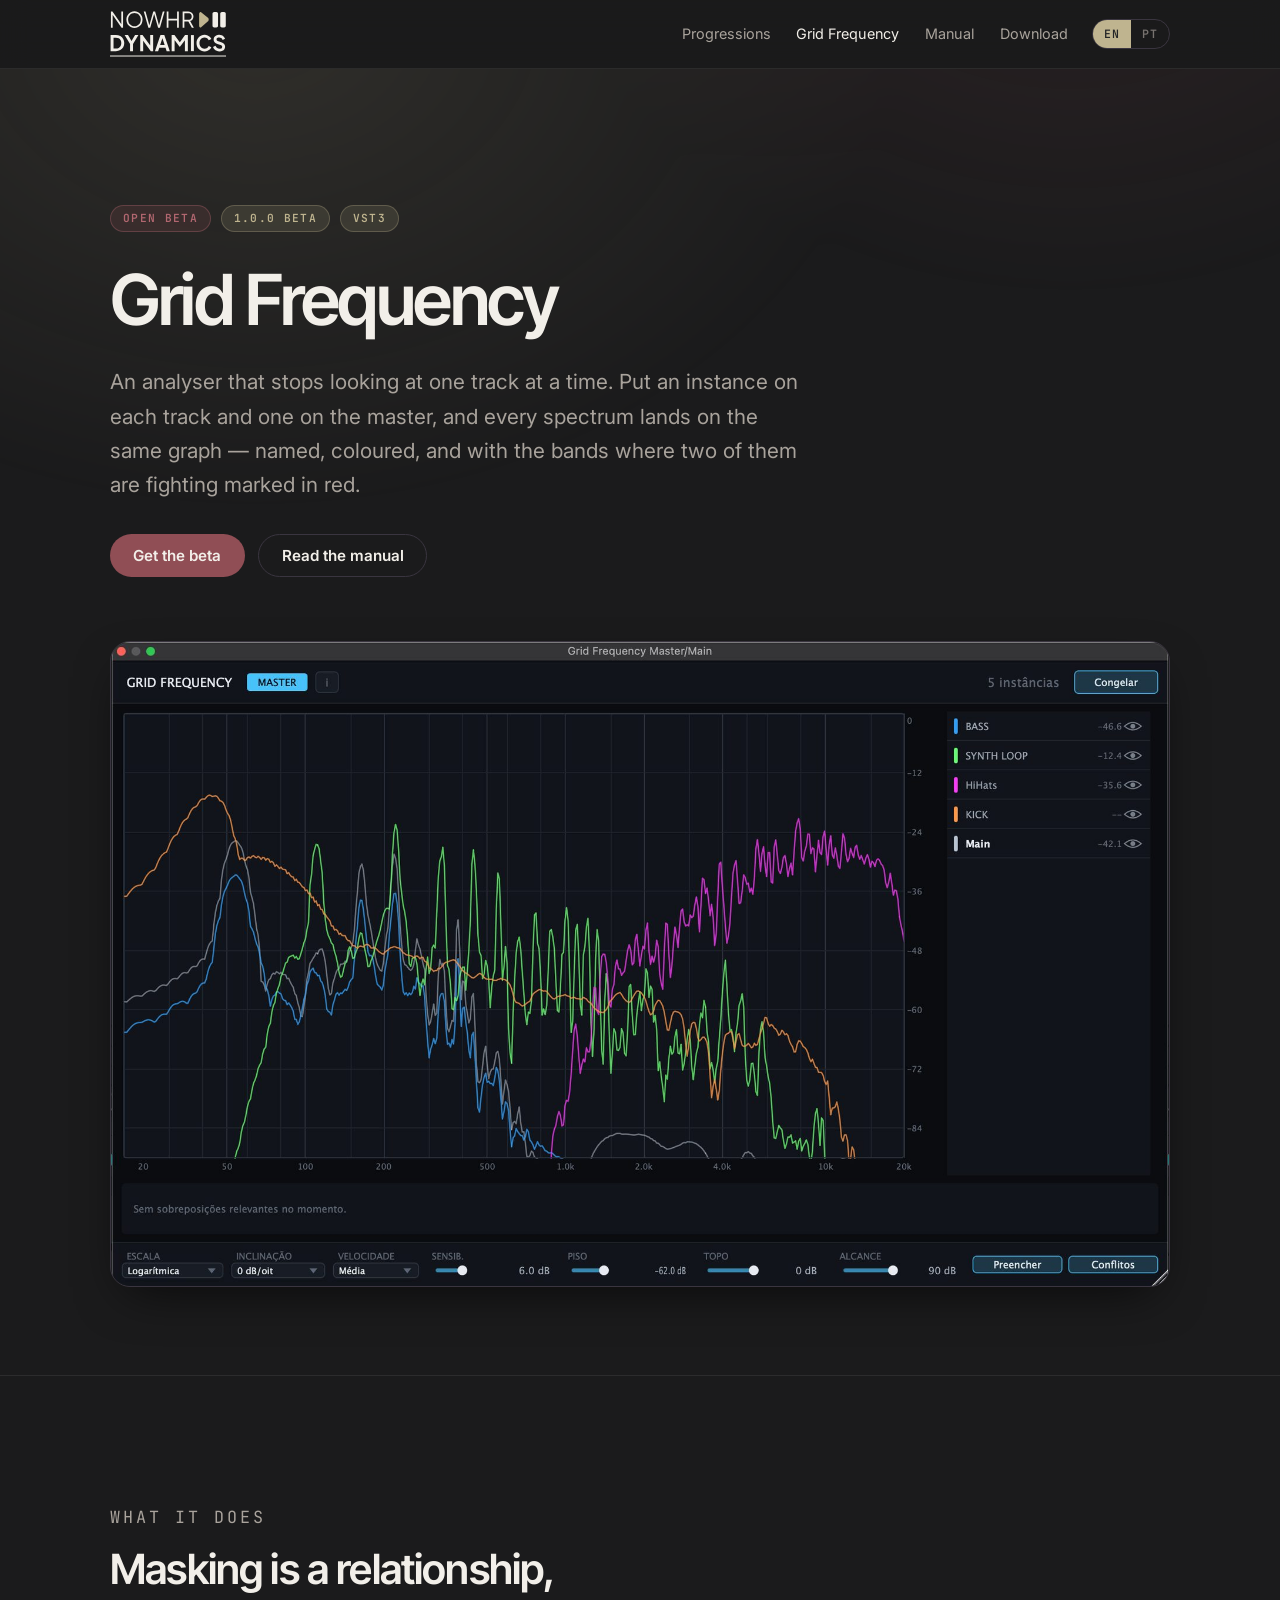
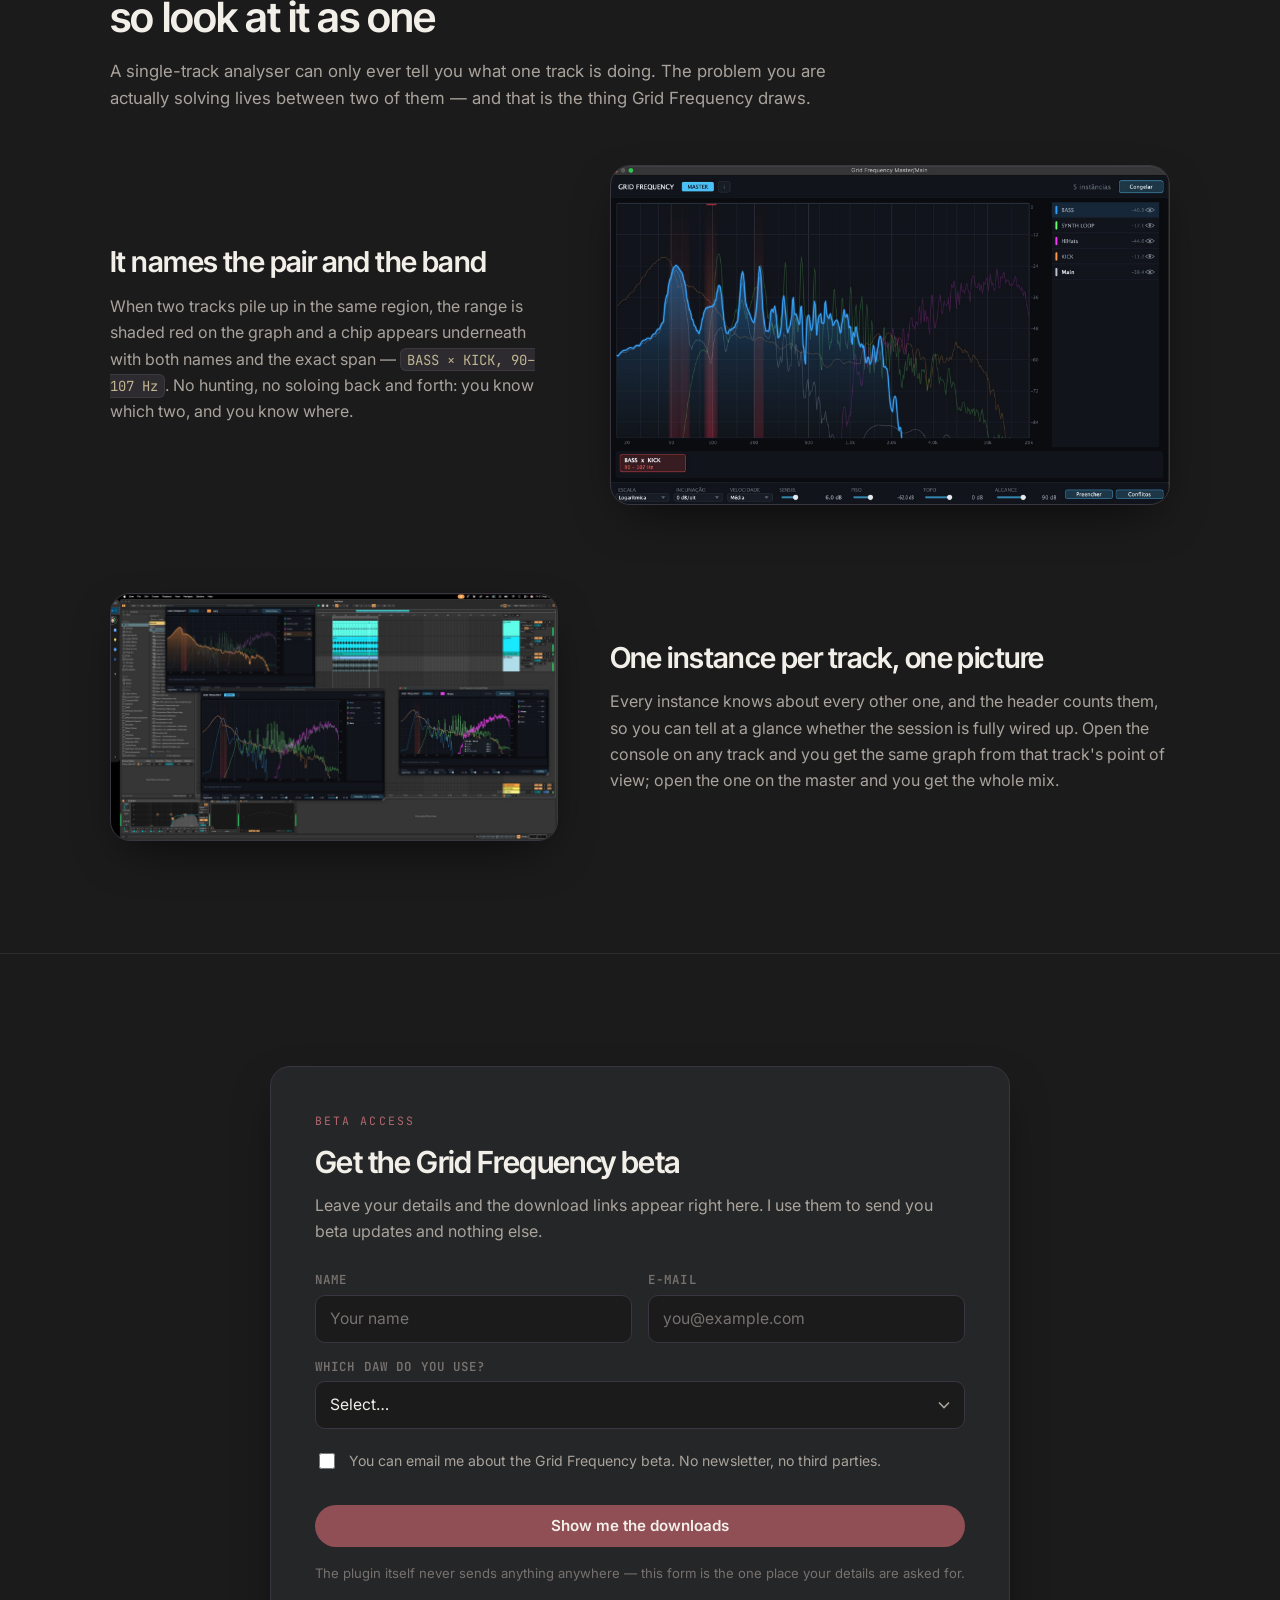
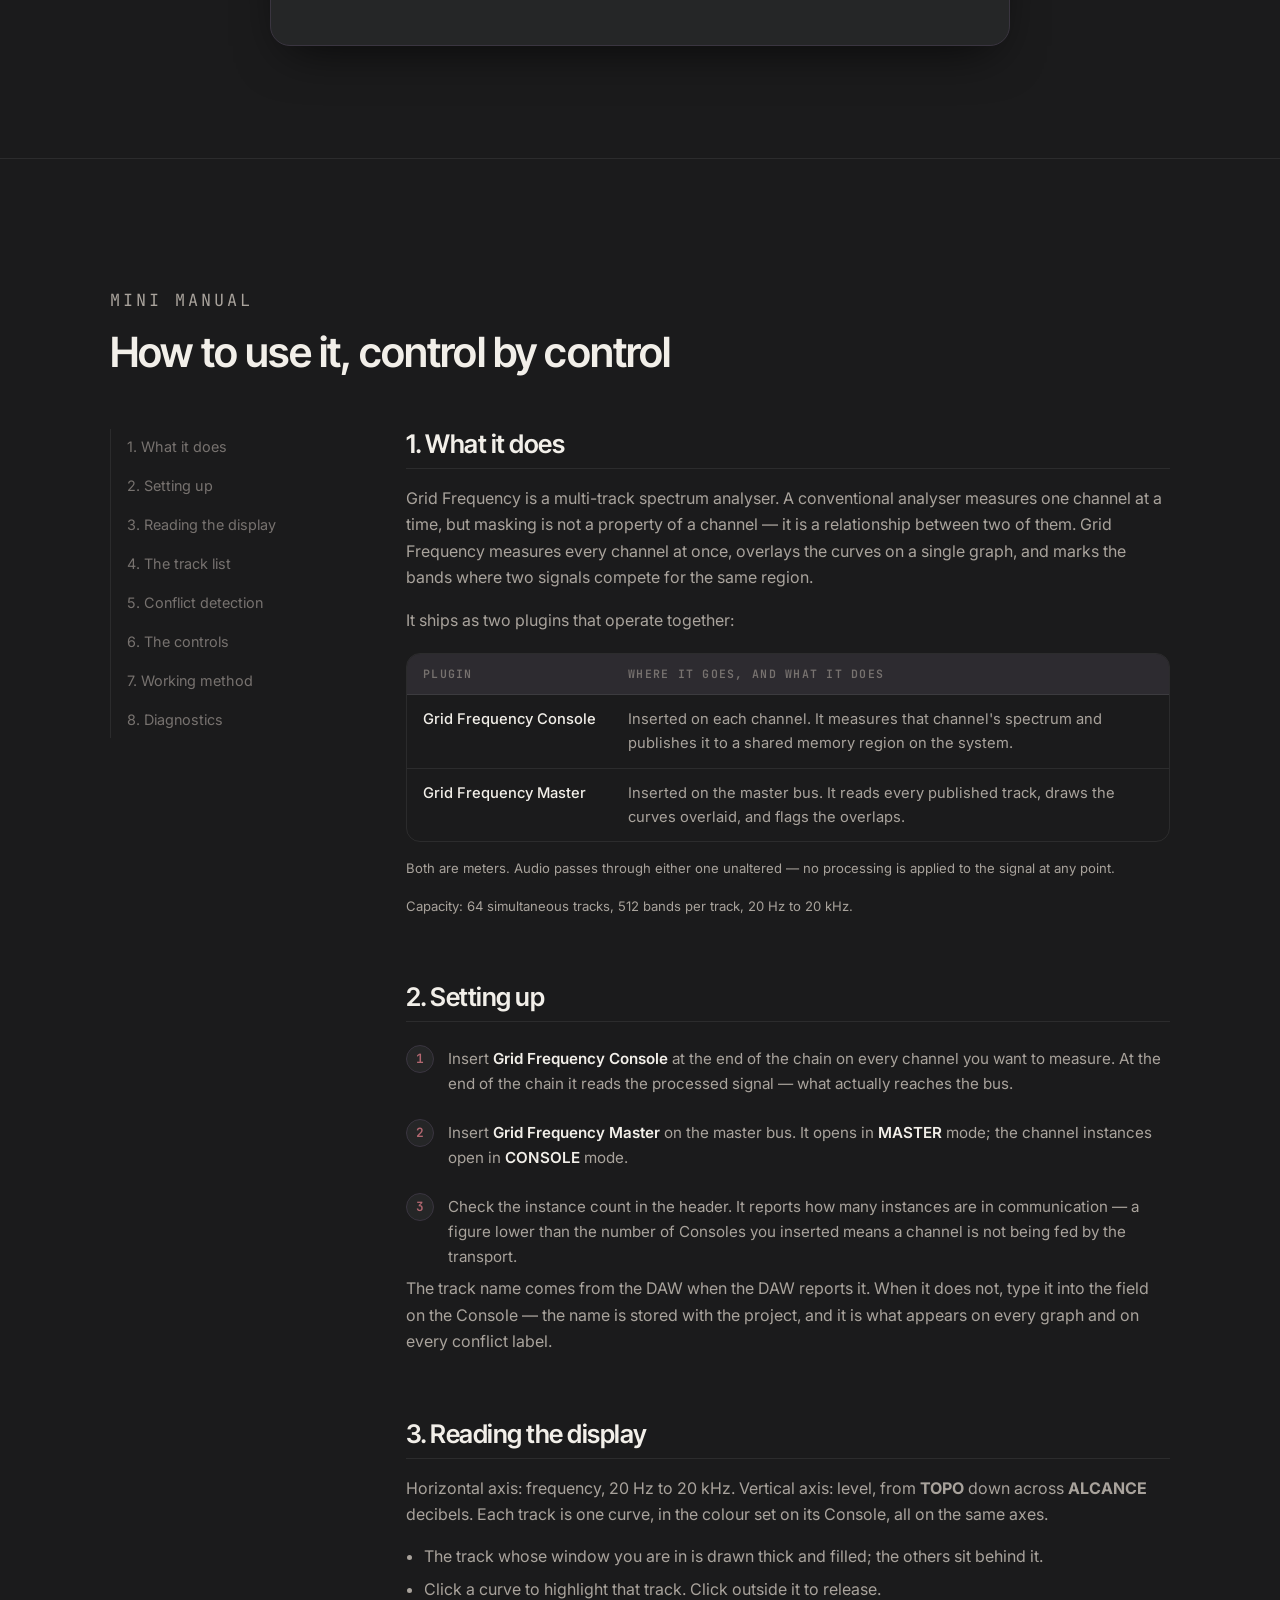
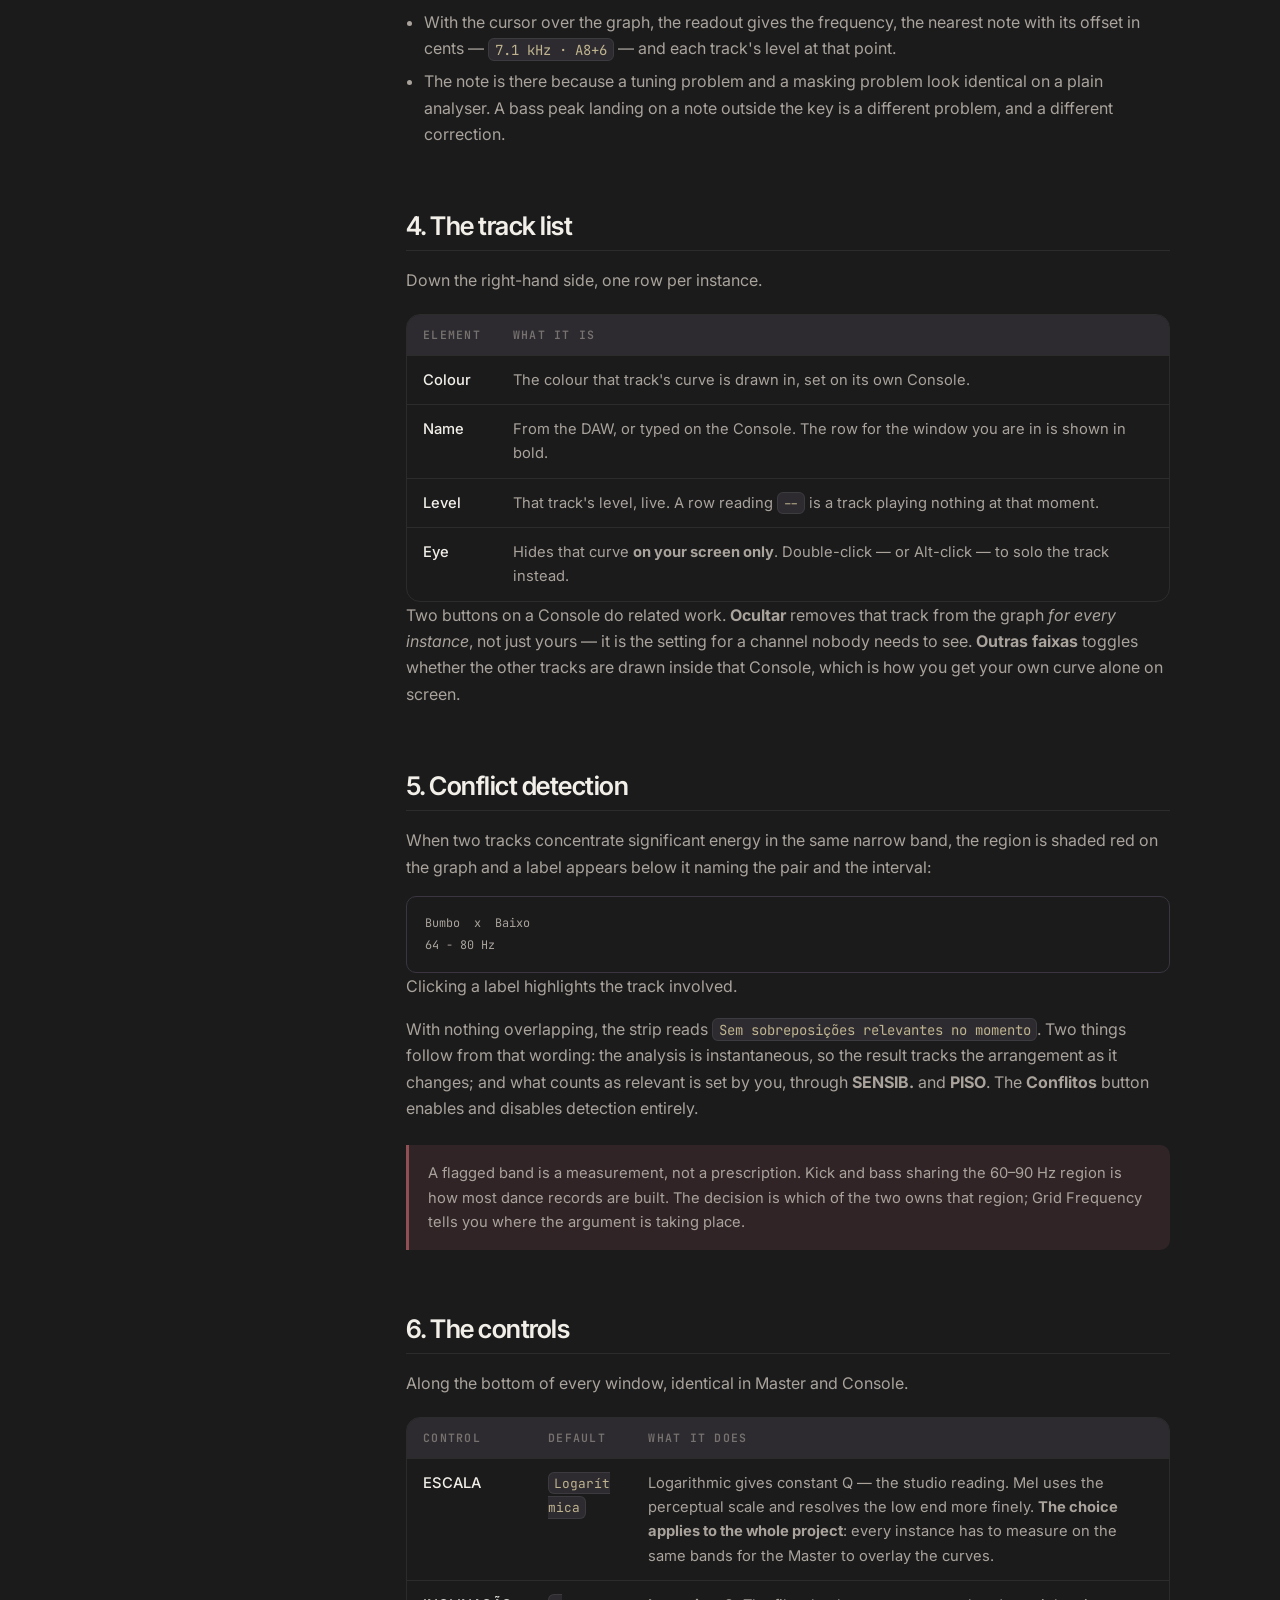
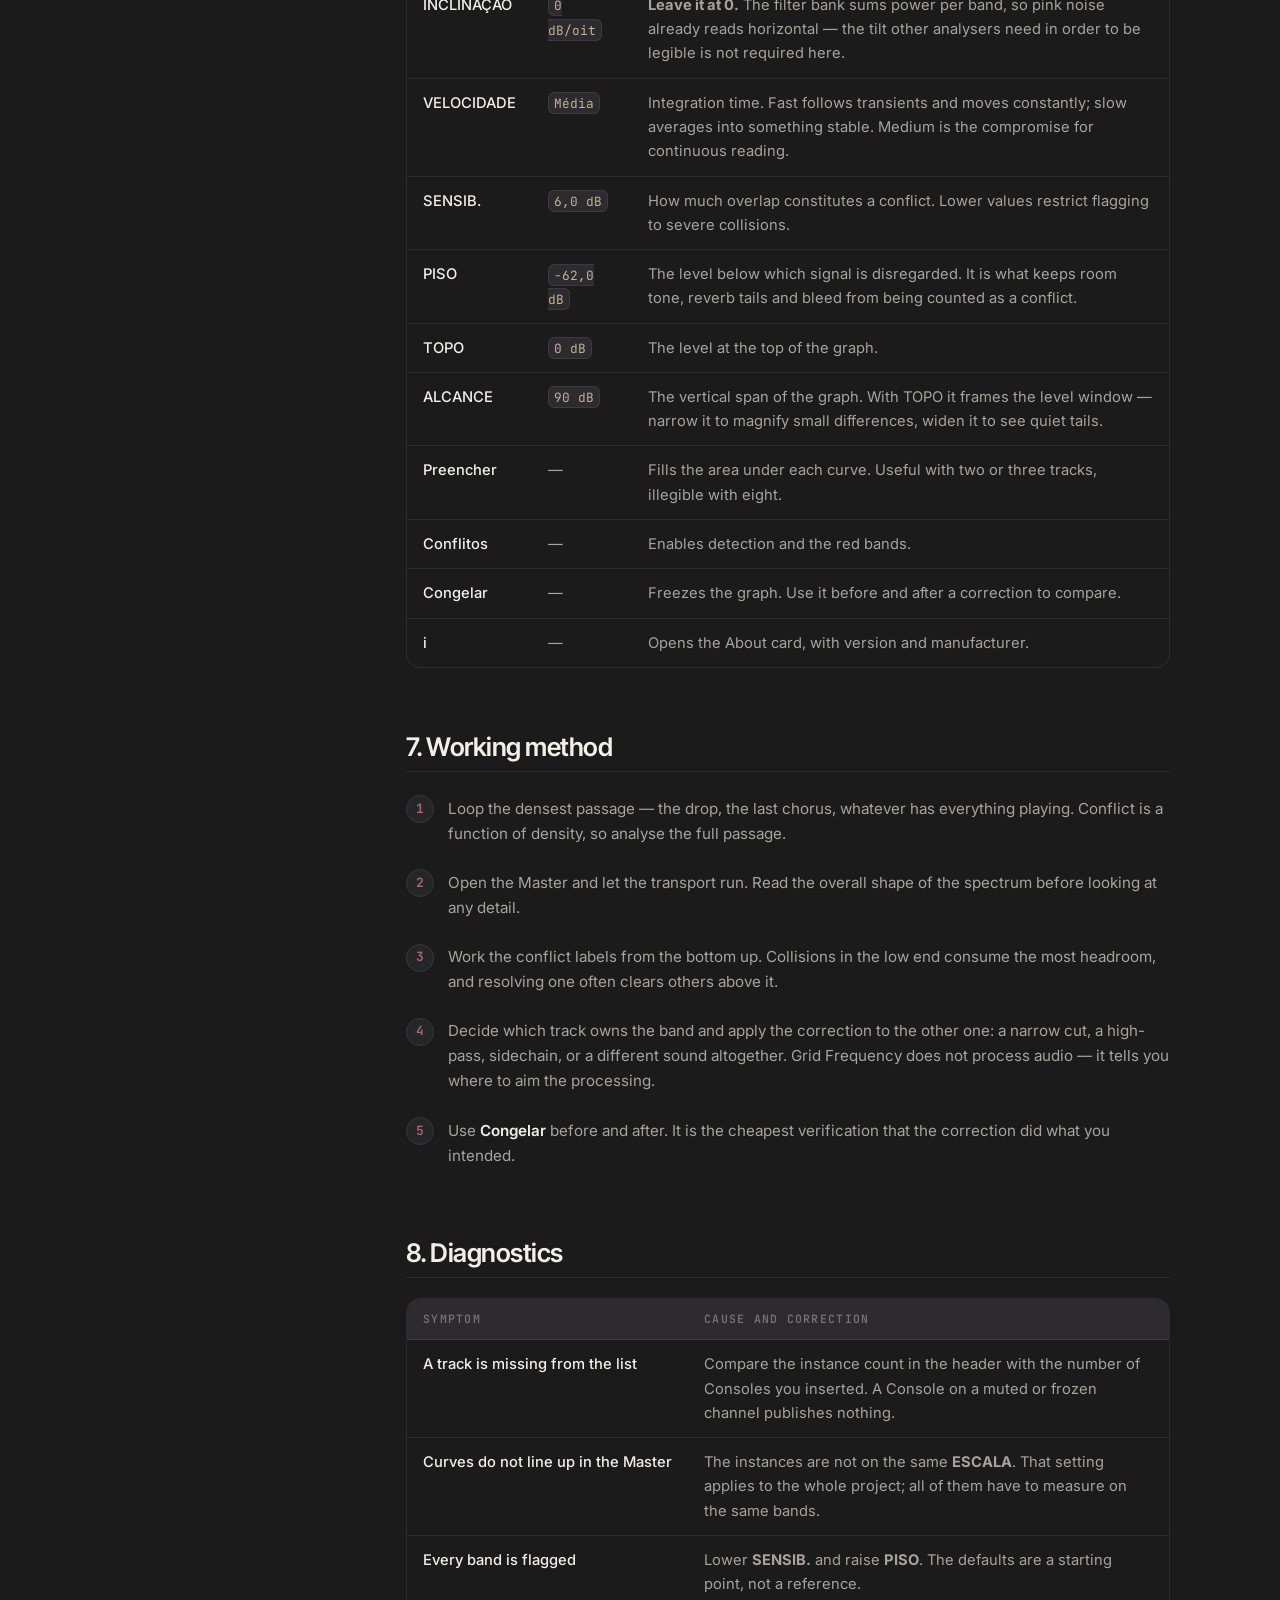
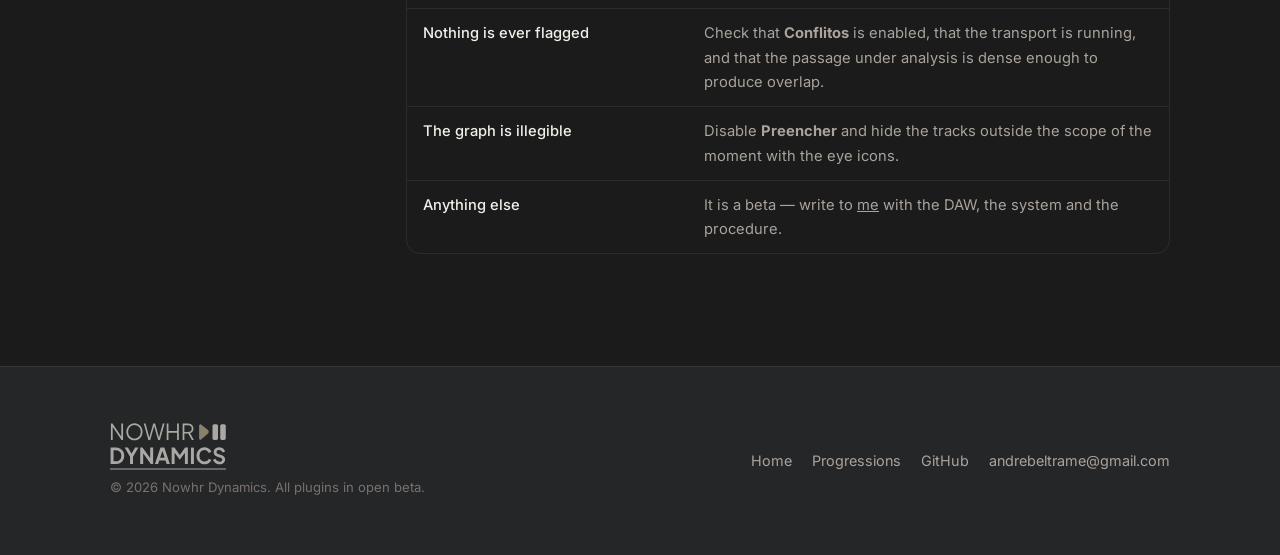
==== commit 848a7d87: "Drop the note about the interface language Removed at the owner's request. The control names in the " ====
--- a/grid-frequency.html
+++ b/grid-frequency.html
@@ -27,7 +27,7 @@
 <link rel="preconnect" href="https://fonts.googleapis.com">
 <link rel="preconnect" href="https://fonts.gstatic.com" crossorigin>
 <link rel="stylesheet" href="https://fonts.googleapis.com/css2?family=Inter+Tight:wght@500;600;700&family=Inter:wght@400;500;600&family=JetBrains+Mono:wght@400;600&display=swap">
-<link rel="stylesheet" href="assets/css/site.css?v=8">
+<link rel="stylesheet" href="assets/css/site.css?v=9">
 </head>
 
 <body class="accent-rose"
@@ -438,10 +438,6 @@
               <span lang="en">The track name comes from the DAW when the DAW reports it. When it does not, type it into the field on the Console — the name is stored with the project, and it is what appears on every graph and on every conflict label.</span>
               <span lang="pt">O nome da faixa vem da DAW quando ela o informa. Quando não vem, digite no campo do Console — o nome fica salvo no projeto e é o que aparece em todos os gráficos e em todas as etiquetas de conflito.</span>
             </p>
-            <div class="callout">
-              <span lang="en">The beta interface is in Portuguese. Control names below are given as they appear on screen.</span>
-              <span lang="pt">A interface do beta está em português. Os nomes dos controles abaixo são os que aparecem na tela.</span>
-            </div>
           </section>
 
           <section id="g-graph">
@@ -690,7 +686,7 @@
   </div>
 </footer>
 
-<script src="assets/js/config.js?v=8"></script>
-<script src="assets/js/site.js?v=8"></script>
+<script src="assets/js/config.js?v=9"></script>
+<script src="assets/js/site.js?v=9"></script>
 </body>
 </html>
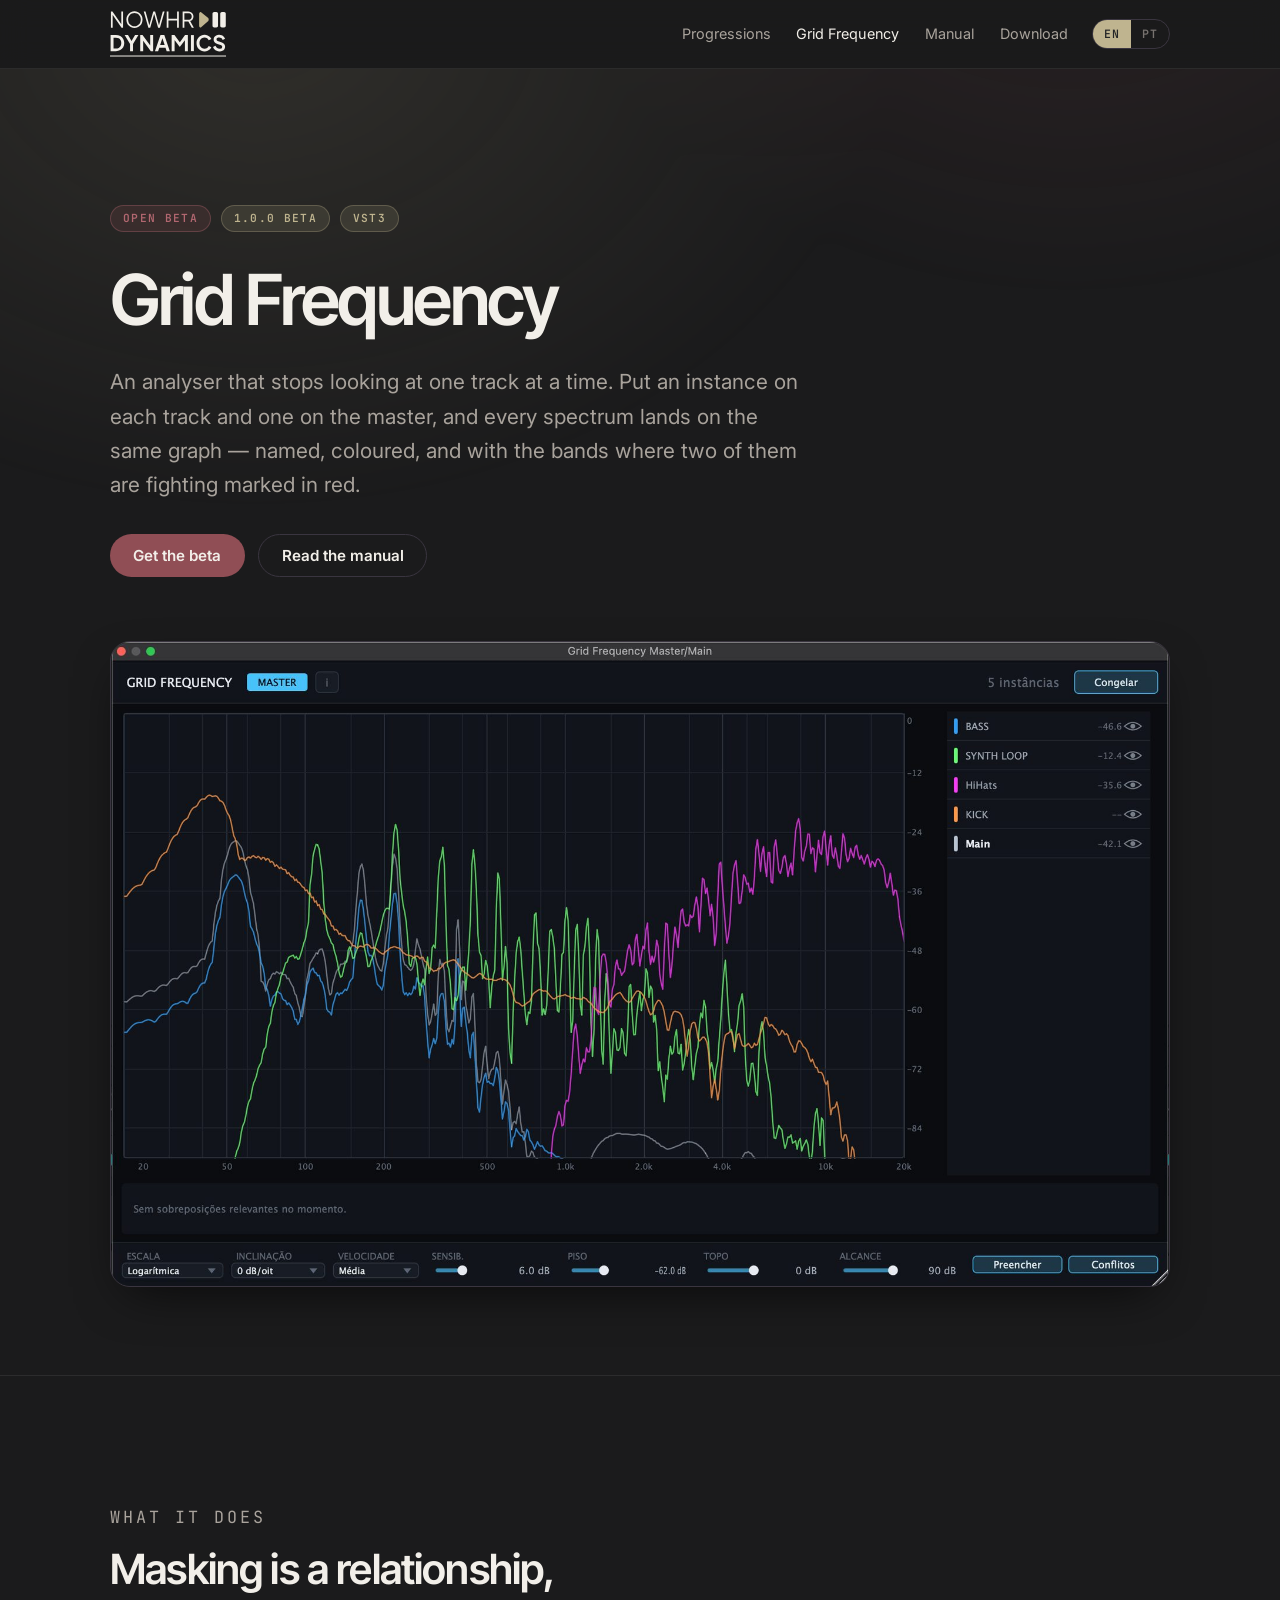
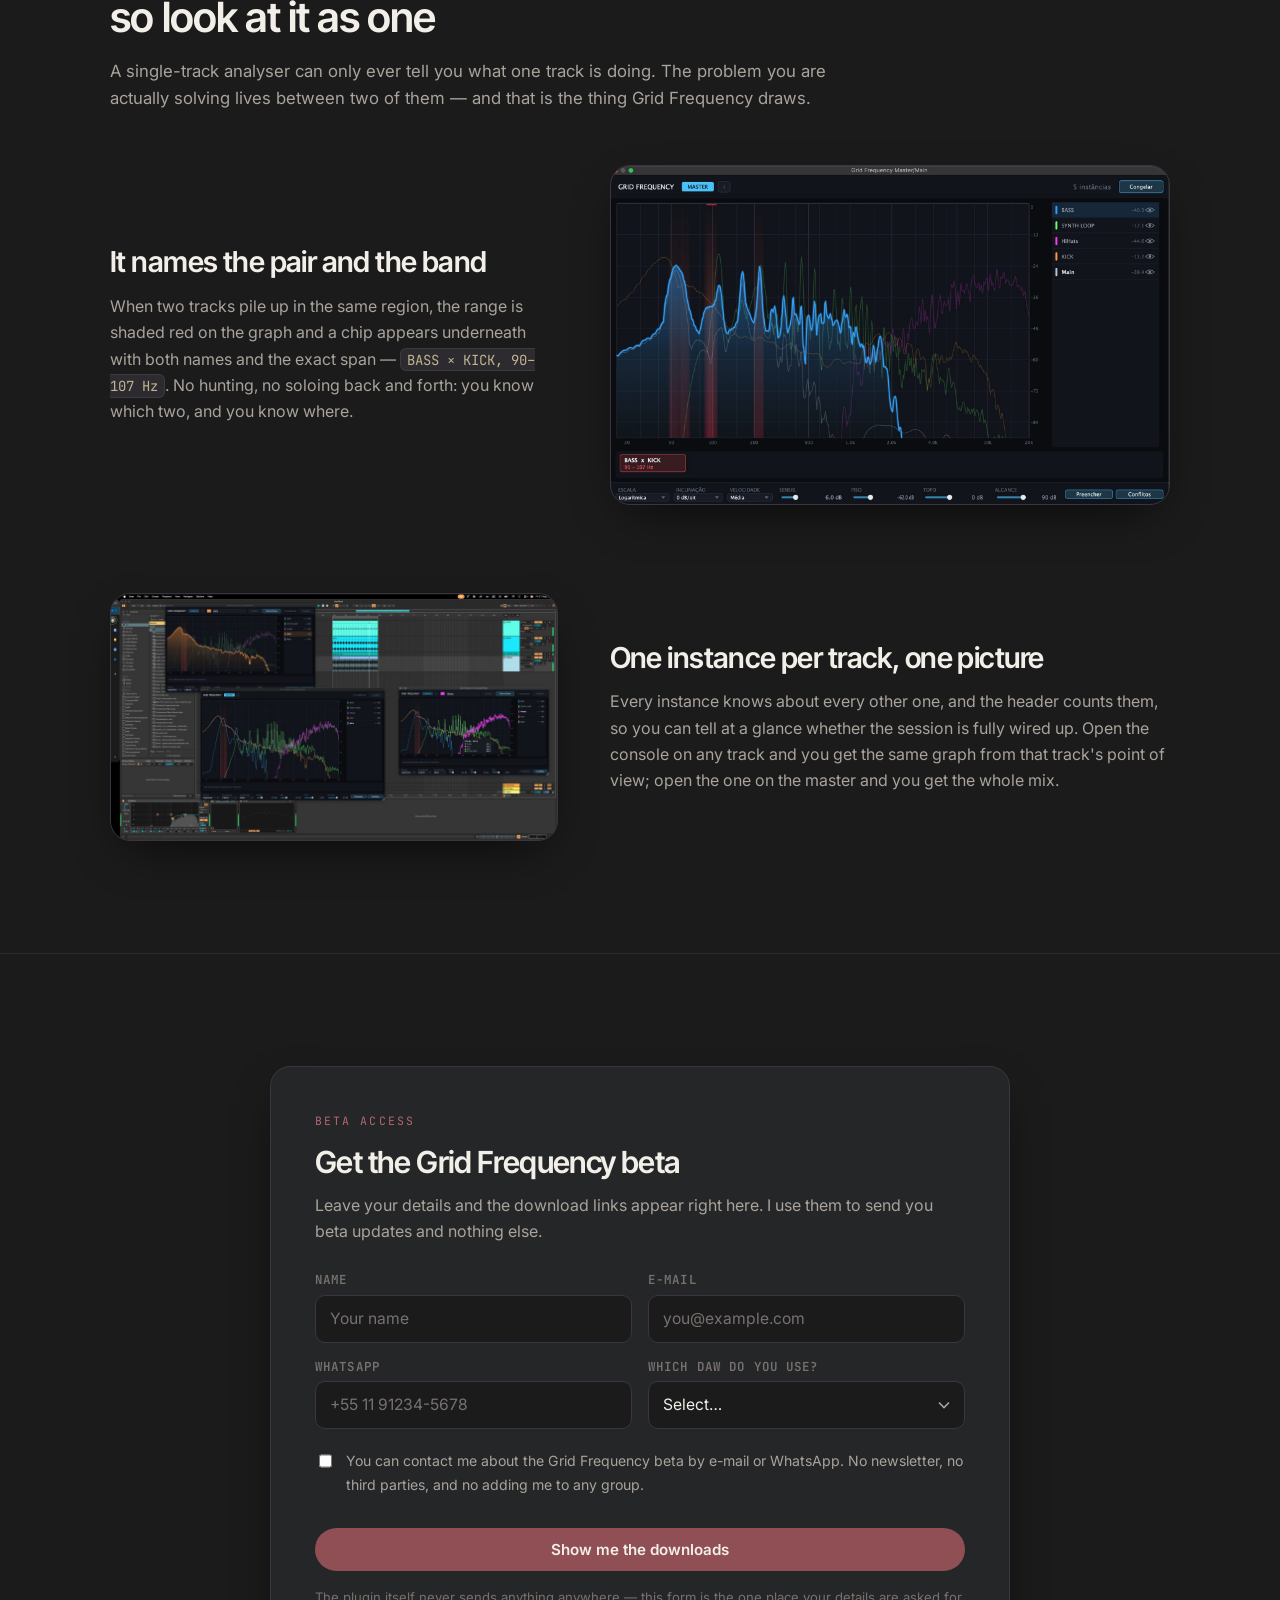
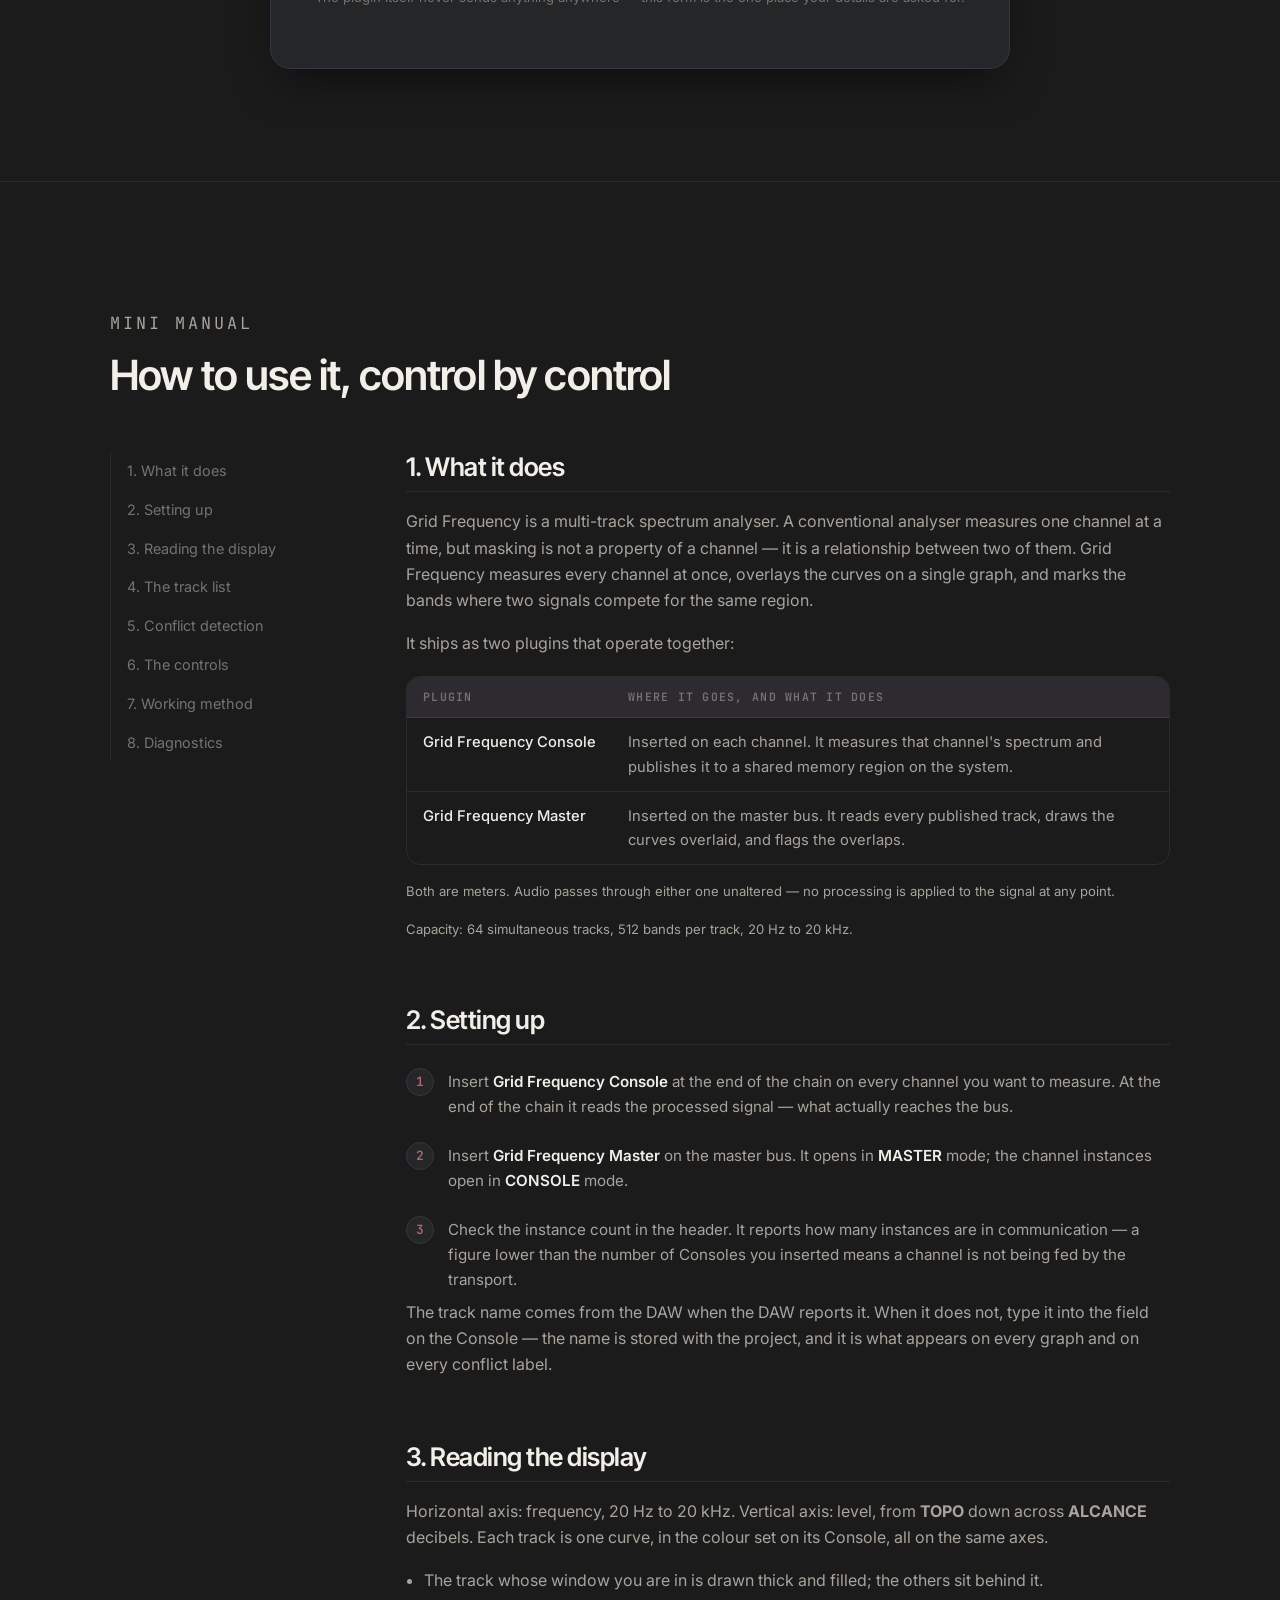
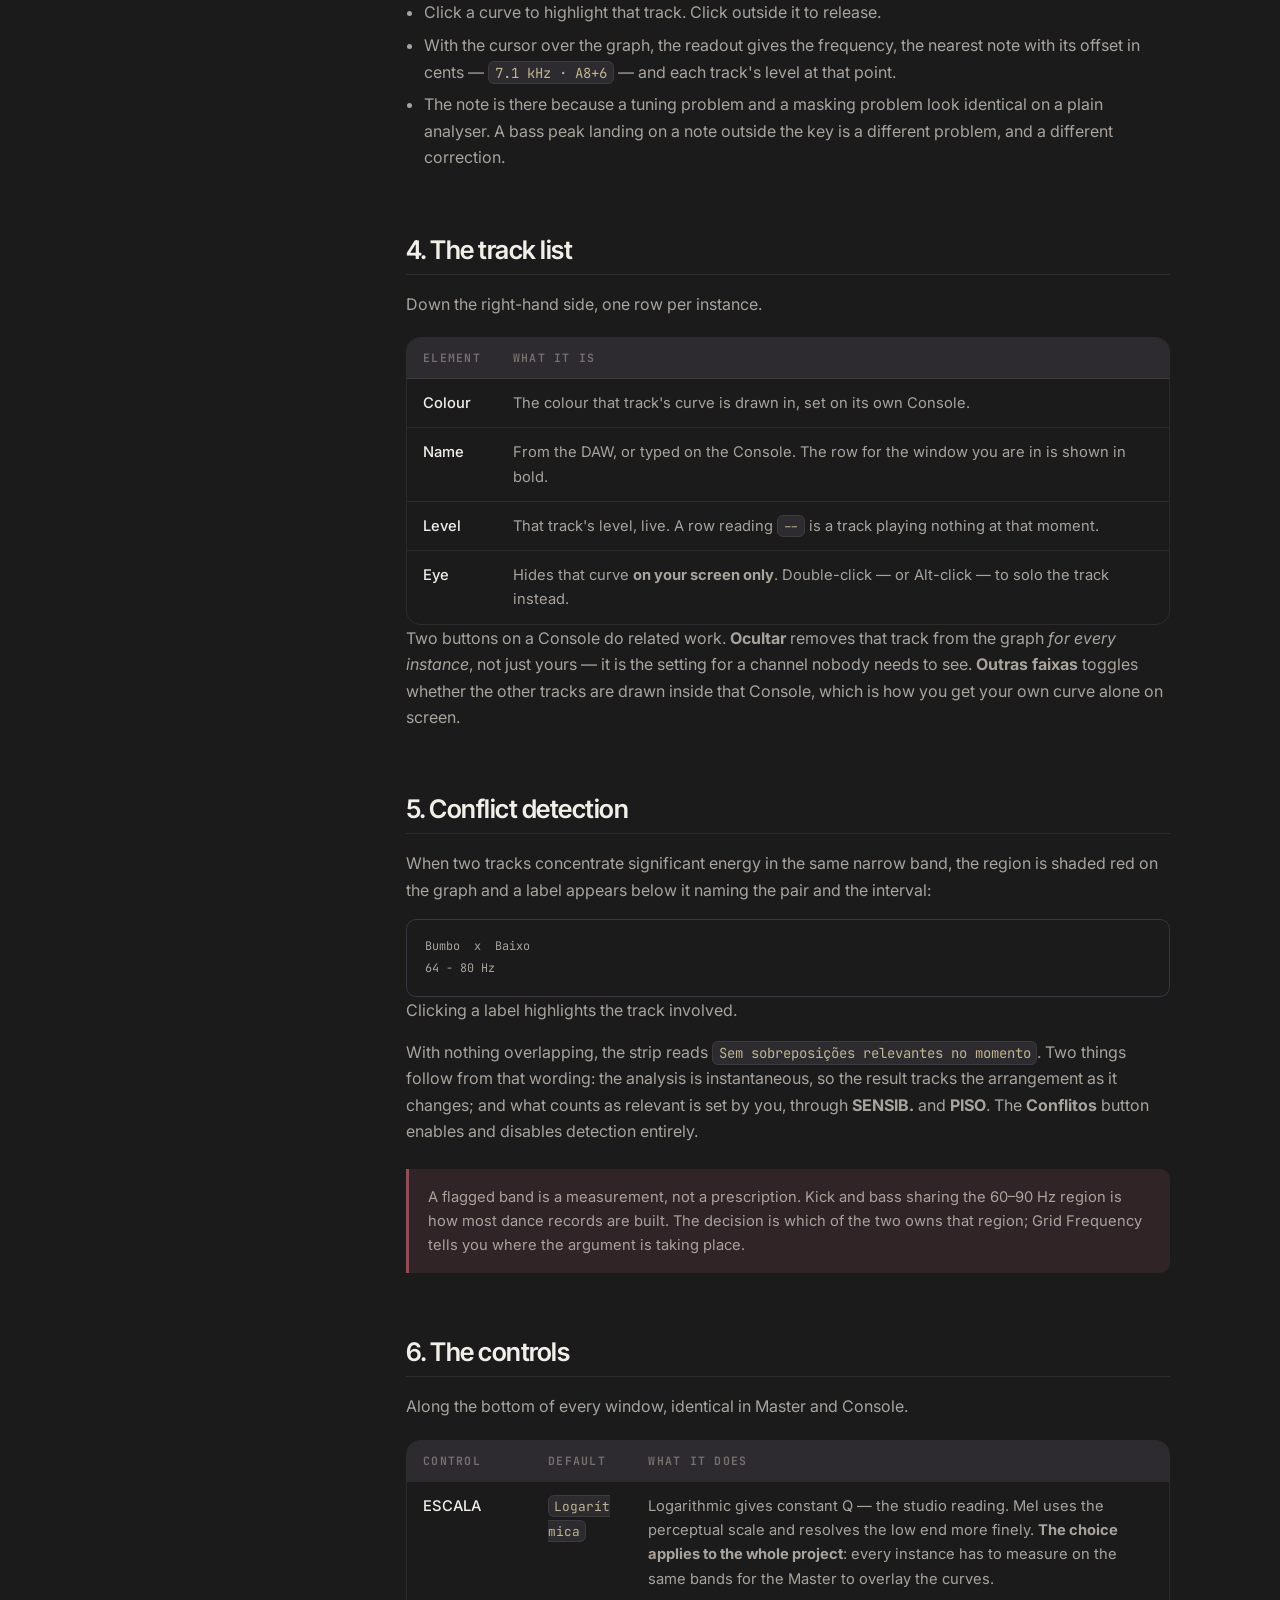
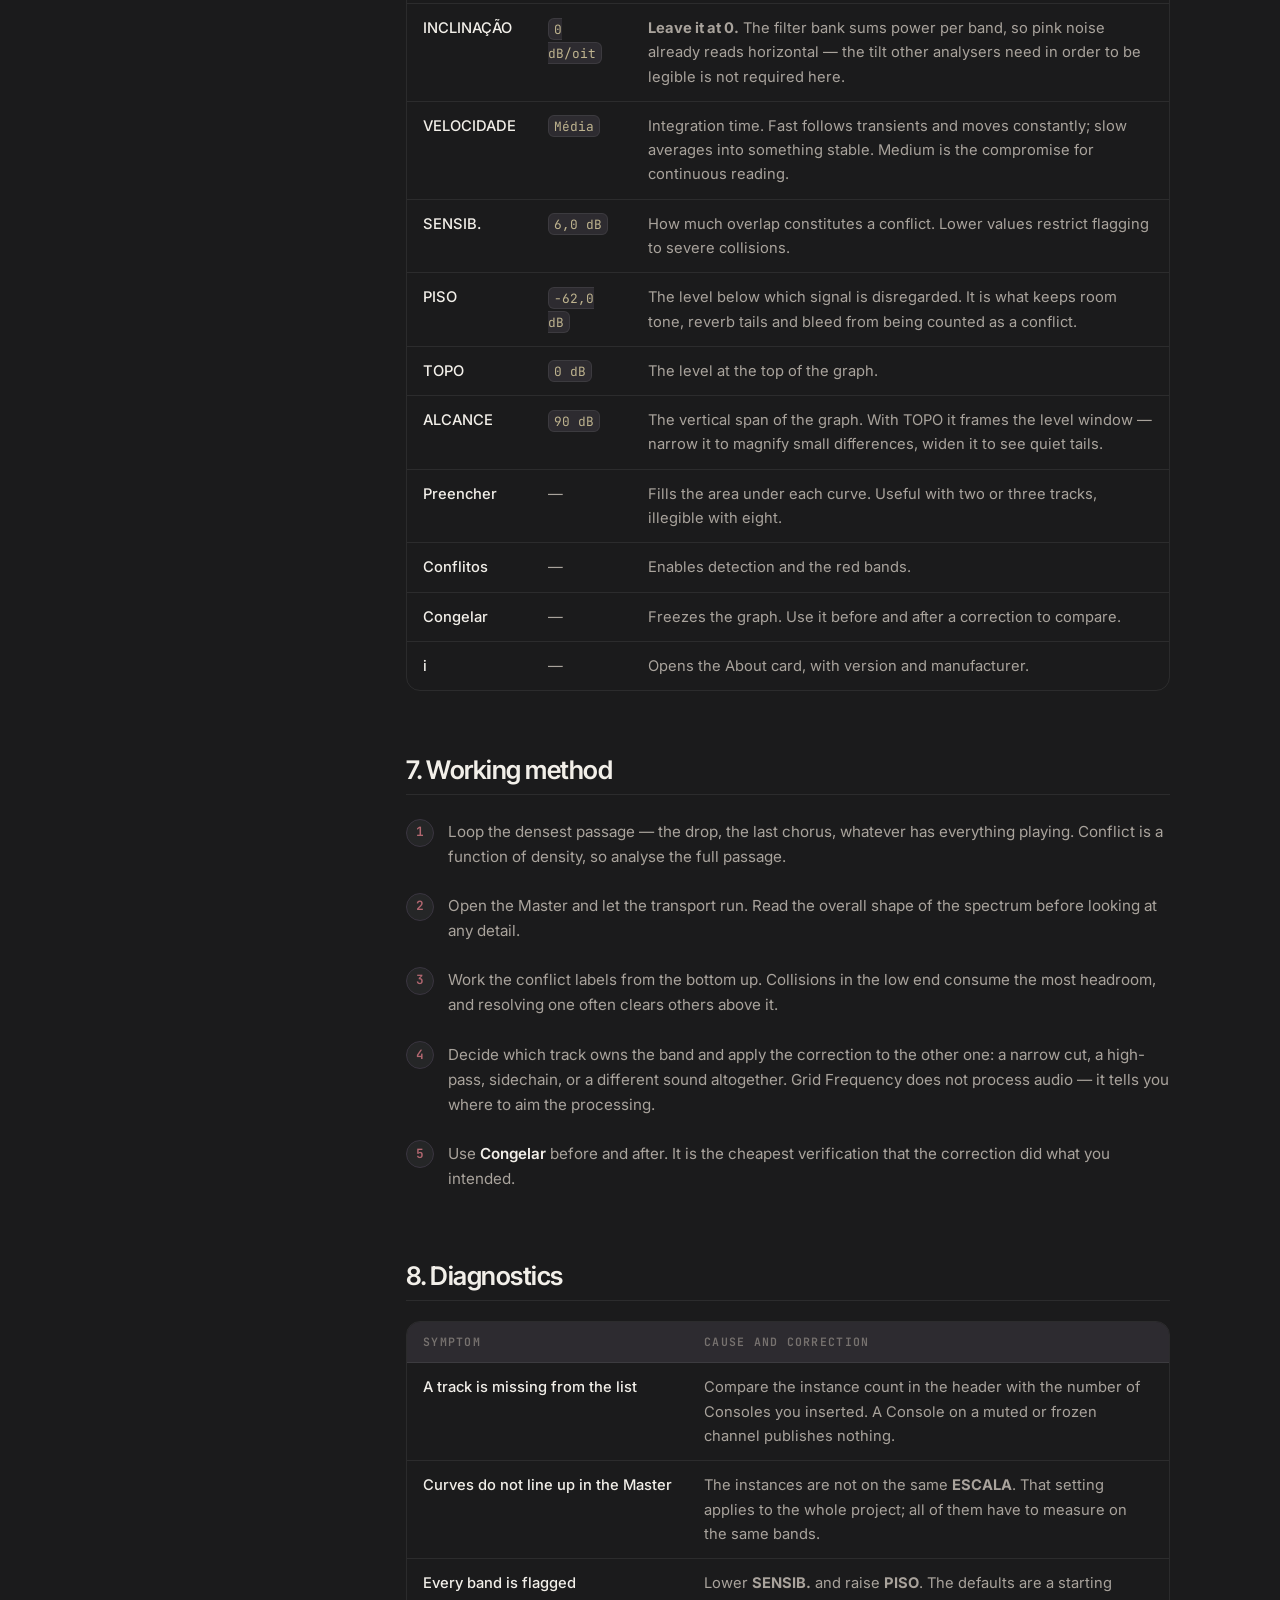
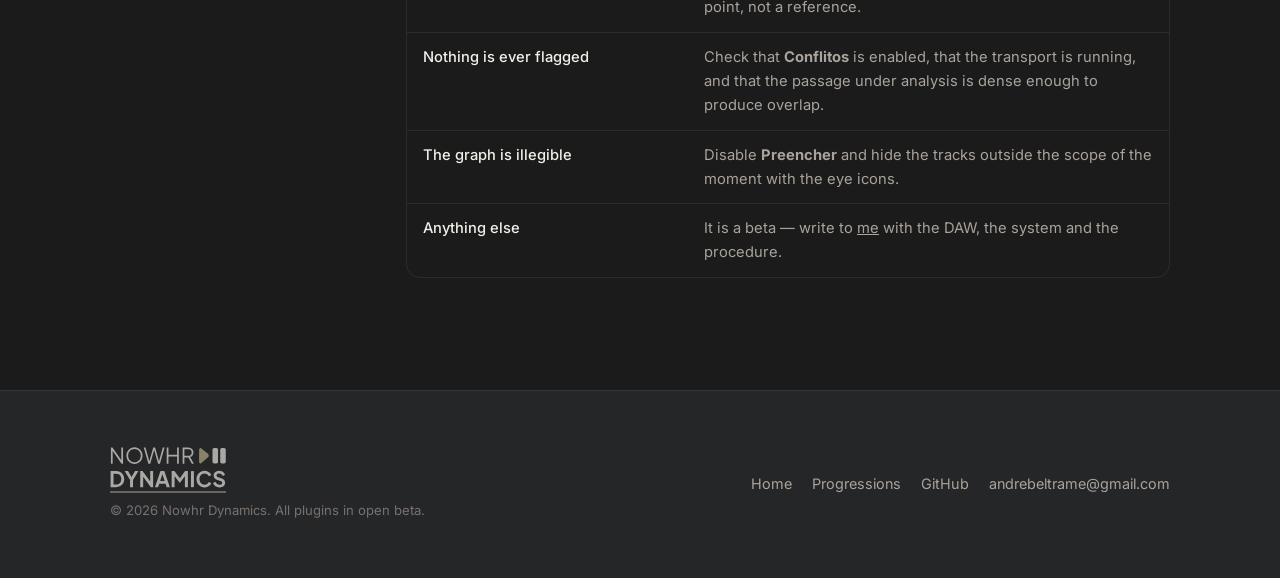
==== commit 796e6199: "Collect a WhatsApp number, and the plugin field goes back on The question exists in the form now, as" ====
--- a/grid-frequency.html
+++ b/grid-frequency.html
@@ -27,7 +27,7 @@
 <link rel="preconnect" href="https://fonts.googleapis.com">
 <link rel="preconnect" href="https://fonts.gstatic.com" crossorigin>
 <link rel="stylesheet" href="https://fonts.googleapis.com/css2?family=Inter+Tight:wght@500;600;700&family=Inter:wght@400;500;600&family=JetBrains+Mono:wght@400;600&display=swap">
-<link rel="stylesheet" href="assets/css/site.css?v=9">
+<link rel="stylesheet" href="assets/css/site.css?v=12">
 </head>
 
 <body class="accent-rose"
@@ -193,7 +193,12 @@
               <input id="g-email" name="email" type="email" required autocomplete="email"
                      placeholder="you@example.com">
             </div>
-            <div class="field field--wide">
+            <div class="field">
+              <label for="g-whatsapp">WhatsApp</label>
+              <input id="g-whatsapp" name="whatsapp" type="tel" required autocomplete="tel"
+                     inputmode="tel" placeholder="+55 11 91234-5678">
+            </div>
+            <div class="field">
               <label for="g-daw"><span lang="en">Which DAW do you use?</span><span lang="pt">Qual DAW você usa?</span></label>
               <select id="g-daw" name="daw" required>
                 <option value="" data-en="Select…" data-pt="Selecione…">Select…</option>
@@ -218,8 +223,10 @@
           <label class="consent">
             <input type="checkbox" name="consent" required>
             <span>
-              <span lang="en">You can email me about the Grid Frequency beta. No newsletter, no third parties.</span>
-              <span lang="pt">Pode me mandar e-mail sobre o beta do Grid Frequency. Sem newsletter, sem terceiros.</span>
+              <span lang="en">You can contact me about the Grid Frequency beta by e-mail or WhatsApp. No newsletter,
+                no third parties, and no adding me to any group.</span>
+              <span lang="pt">Pode me contatar sobre o beta do Grid Frequency por e-mail ou WhatsApp. Sem newsletter, sem
+                terceiros, e sem me adicionar em grupo nenhum.</span>
             </span>
           </label>
 
@@ -260,10 +267,10 @@
               onde ela fica em cada sistema.</span>
           </p>
           <div class="callout">
-            <span lang="en"><strong>The download carries two plugins.</strong> <code>Grid Frequency Console</code>
-              goes on every channel you want to see; <code>Grid Frequency Master</code> goes on the master bus and
-              draws them all together. Install both — apart, neither does anything.</span>
-            <span lang="pt"><strong>O download traz dois plugins.</strong> O <code>Grid Frequency Console</code> vai
+            <span lang="en"><strong>You are downloading two plugins:</strong> <code>Grid Frequency Console</code>
+              goes on every channel you want to see; <code>Grid Frequency Master</code> goes on the master channel
+              and draws them all together. Install both — apart, neither does anything.</span>
+            <span lang="pt"><strong>Você vai baixar dois plugins:</strong> o <code>Grid Frequency Console</code> vai
               em cada canal que você quer ver; o <code>Grid Frequency Master</code> vai no canal master e desenha
               todos juntos. Instale os dois — separados, nenhum faz nada.</span>
           </div>
@@ -686,7 +693,7 @@
   </div>
 </footer>
 
-<script src="assets/js/config.js?v=9"></script>
-<script src="assets/js/site.js?v=9"></script>
+<script src="assets/js/config.js?v=12"></script>
+<script src="assets/js/site.js?v=12"></script>
 </body>
 </html>
--- a/assets/css/site.css
+++ b/assets/css/site.css
@@ -461,10 +461,12 @@
 .gate h2 { font-size: clamp(1.4rem, 3vw, 1.9rem); }
 .gate__sub { color: var(--ink-dim); margin-top: 0.75rem; }
 
+/* Four fields want to land as 2×2, not 3+1: the min track is wide enough that
+   a third column never fits inside the gate's column width. */
 .field-grid {
   display: grid;
   gap: 1rem;
-  grid-template-columns: repeat(auto-fit, minmax(min(100%, 15rem), 1fr));
+  grid-template-columns: repeat(auto-fit, minmax(min(100%, 18rem), 1fr));
   margin-top: 1.75rem;
 }
 
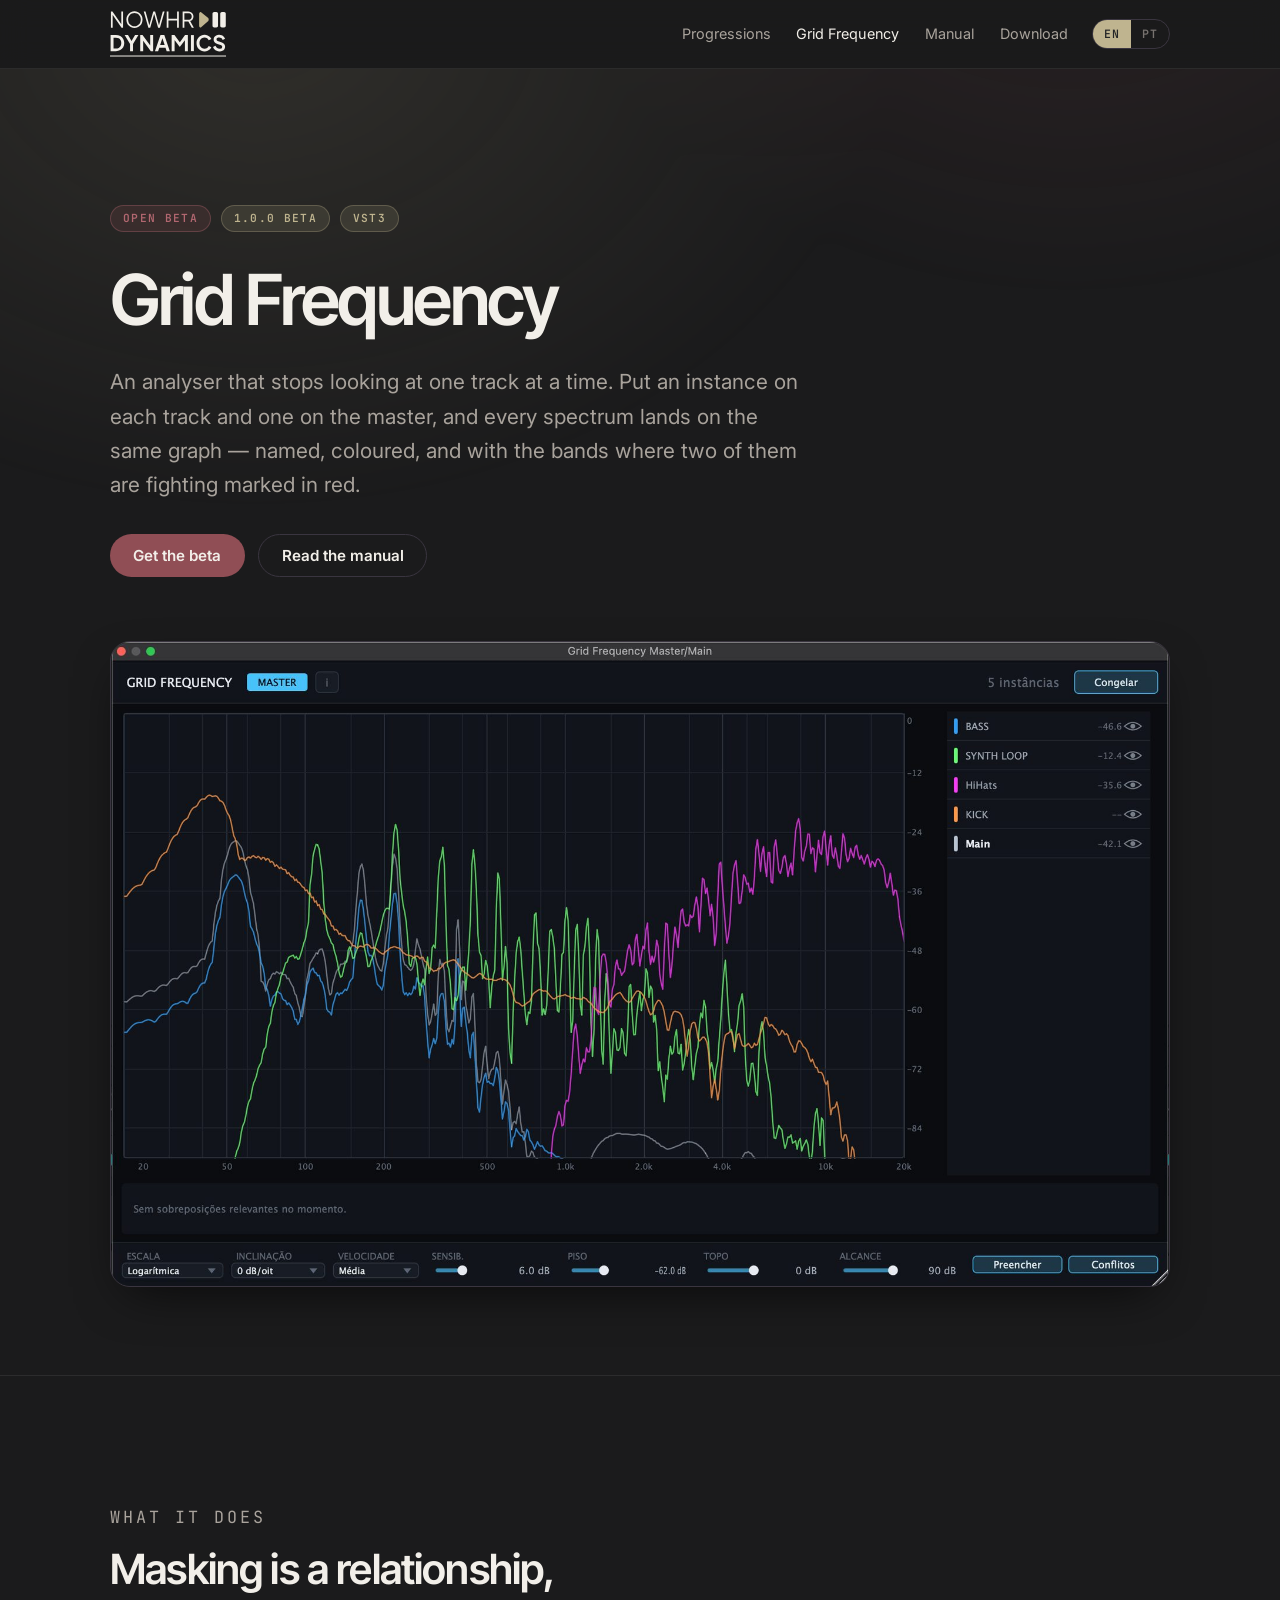
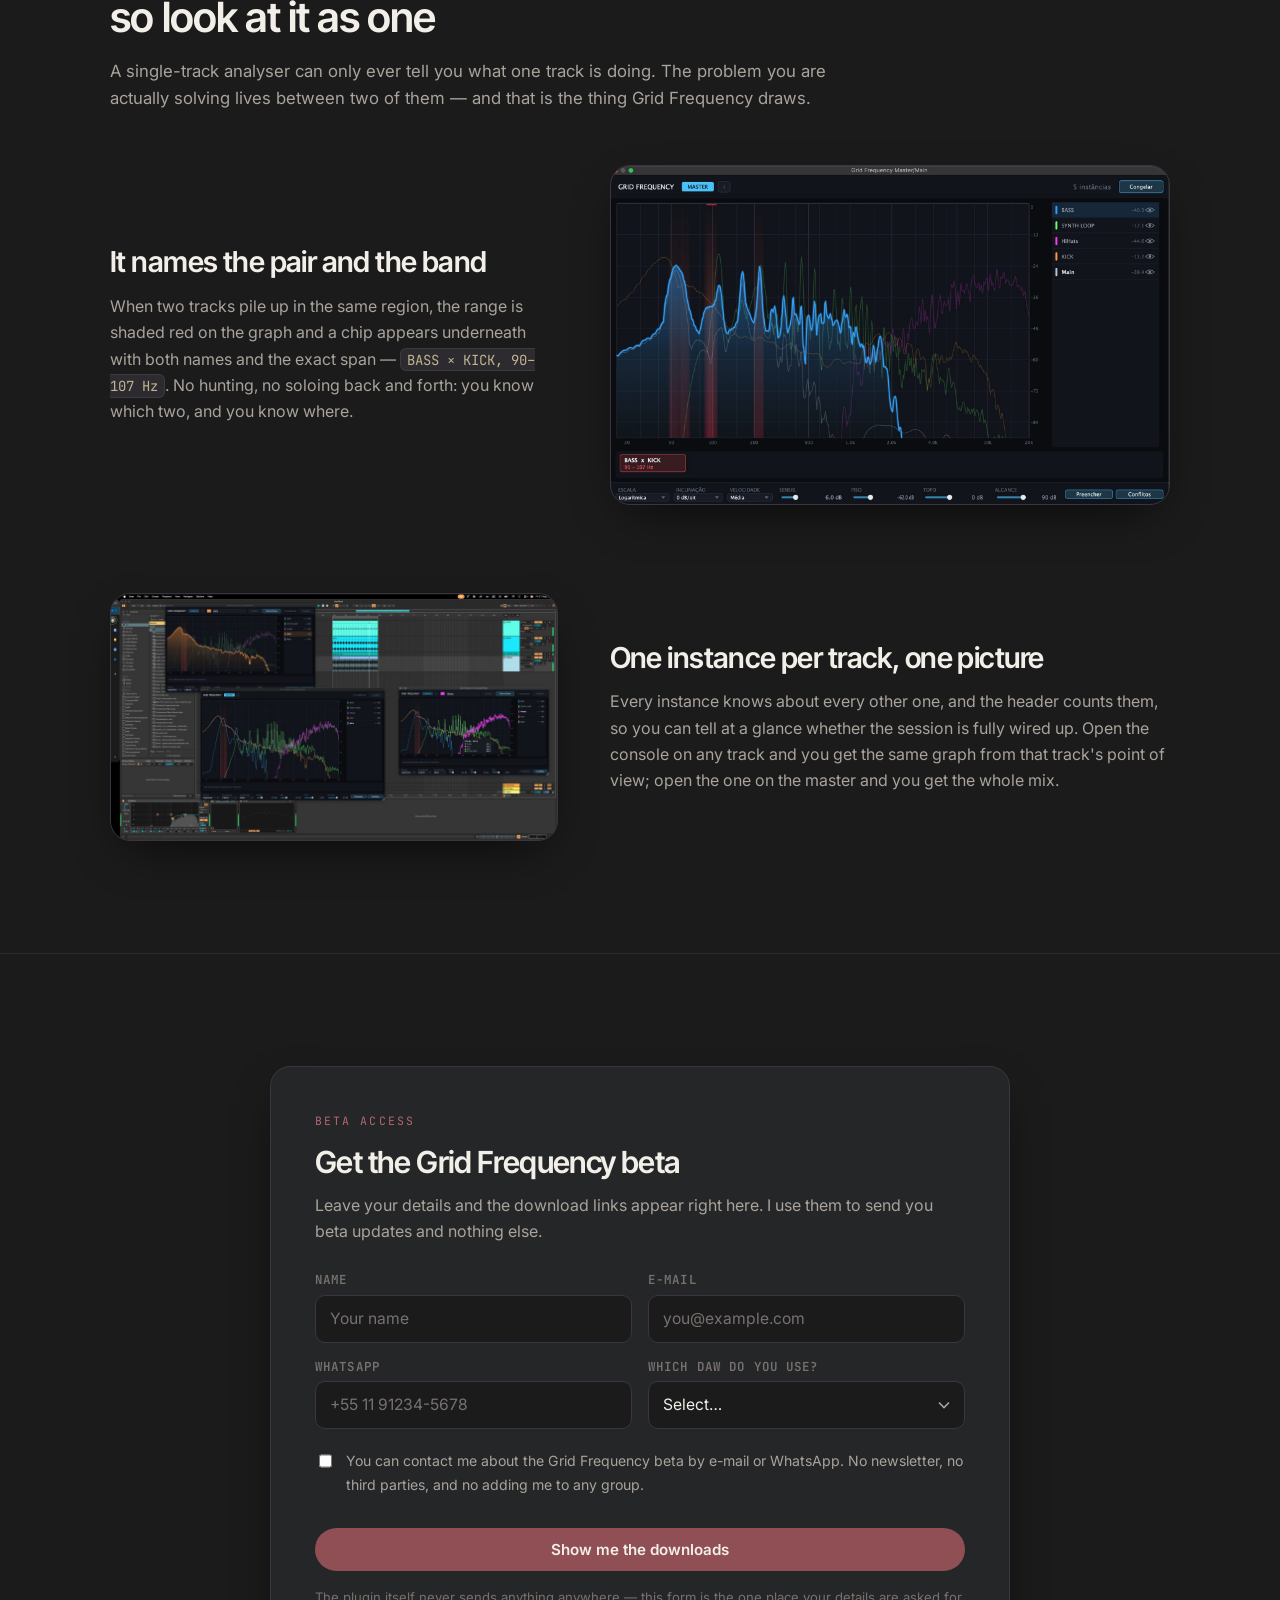
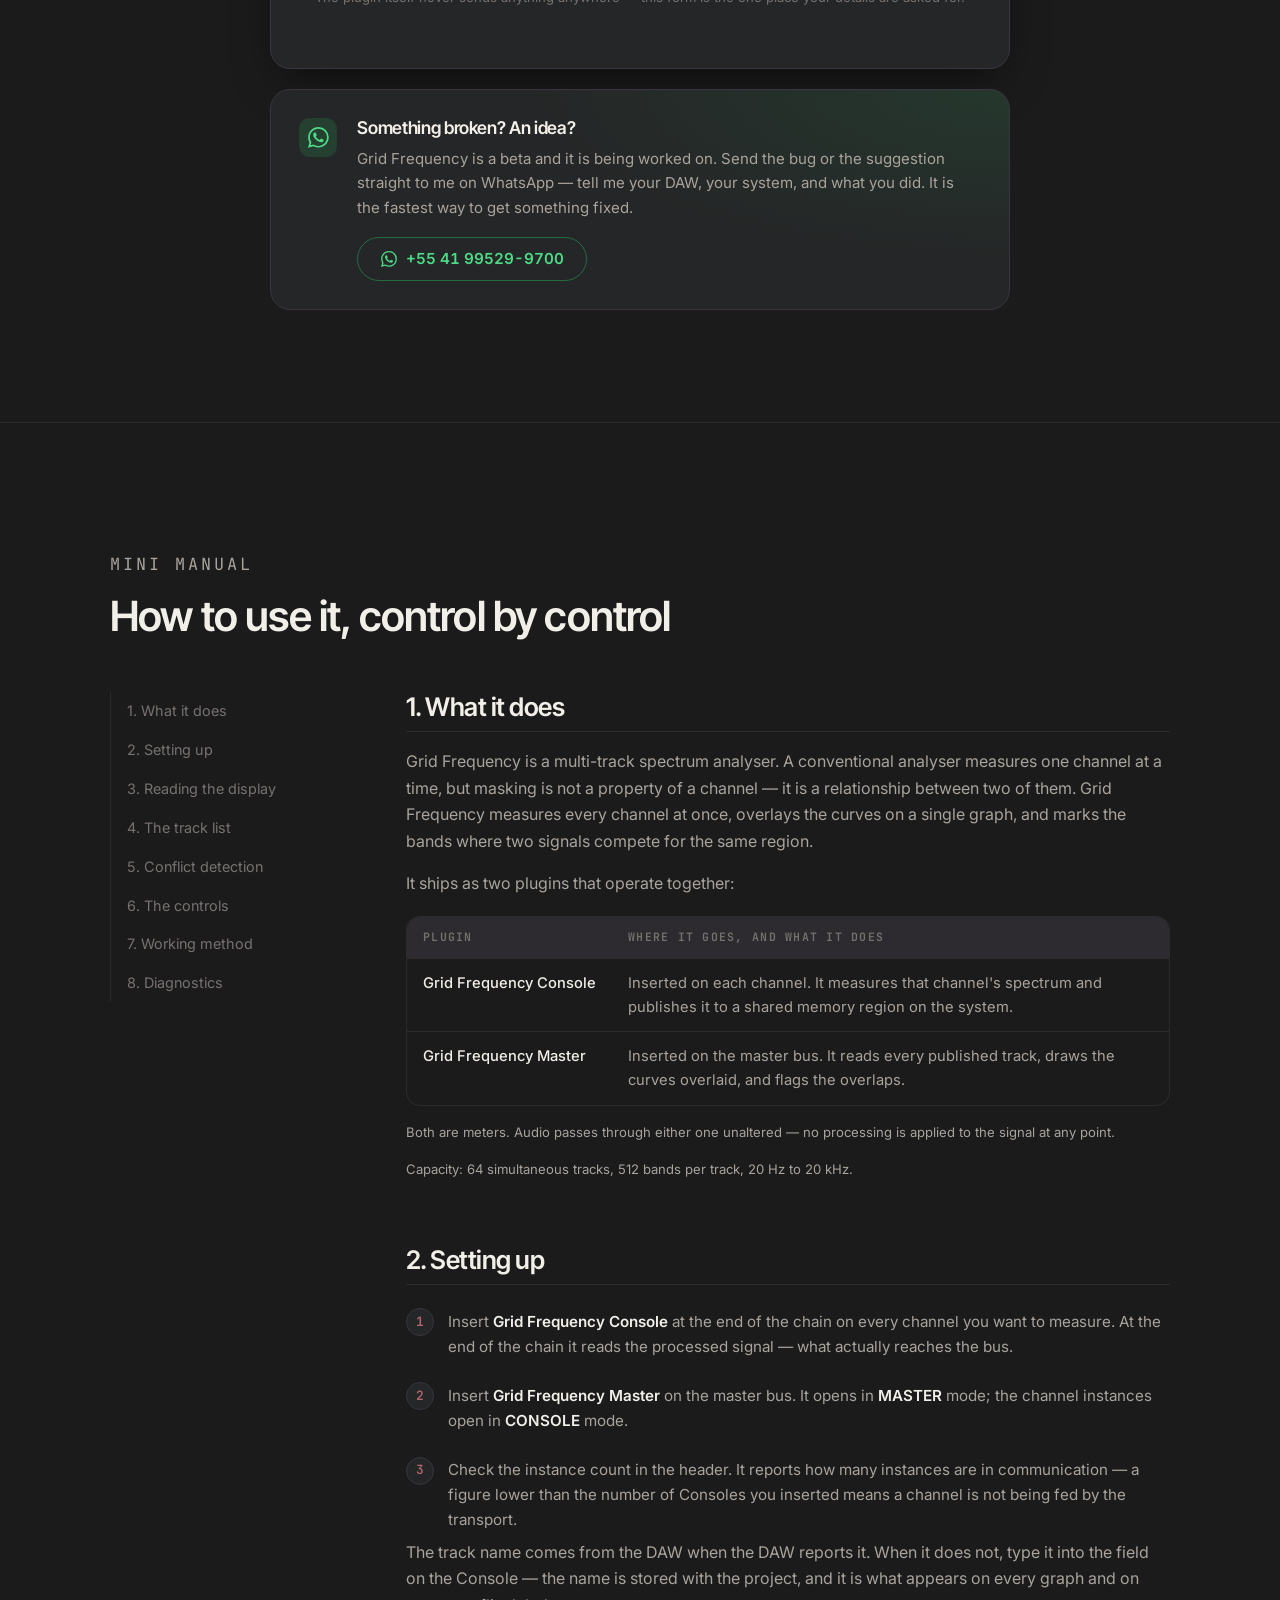
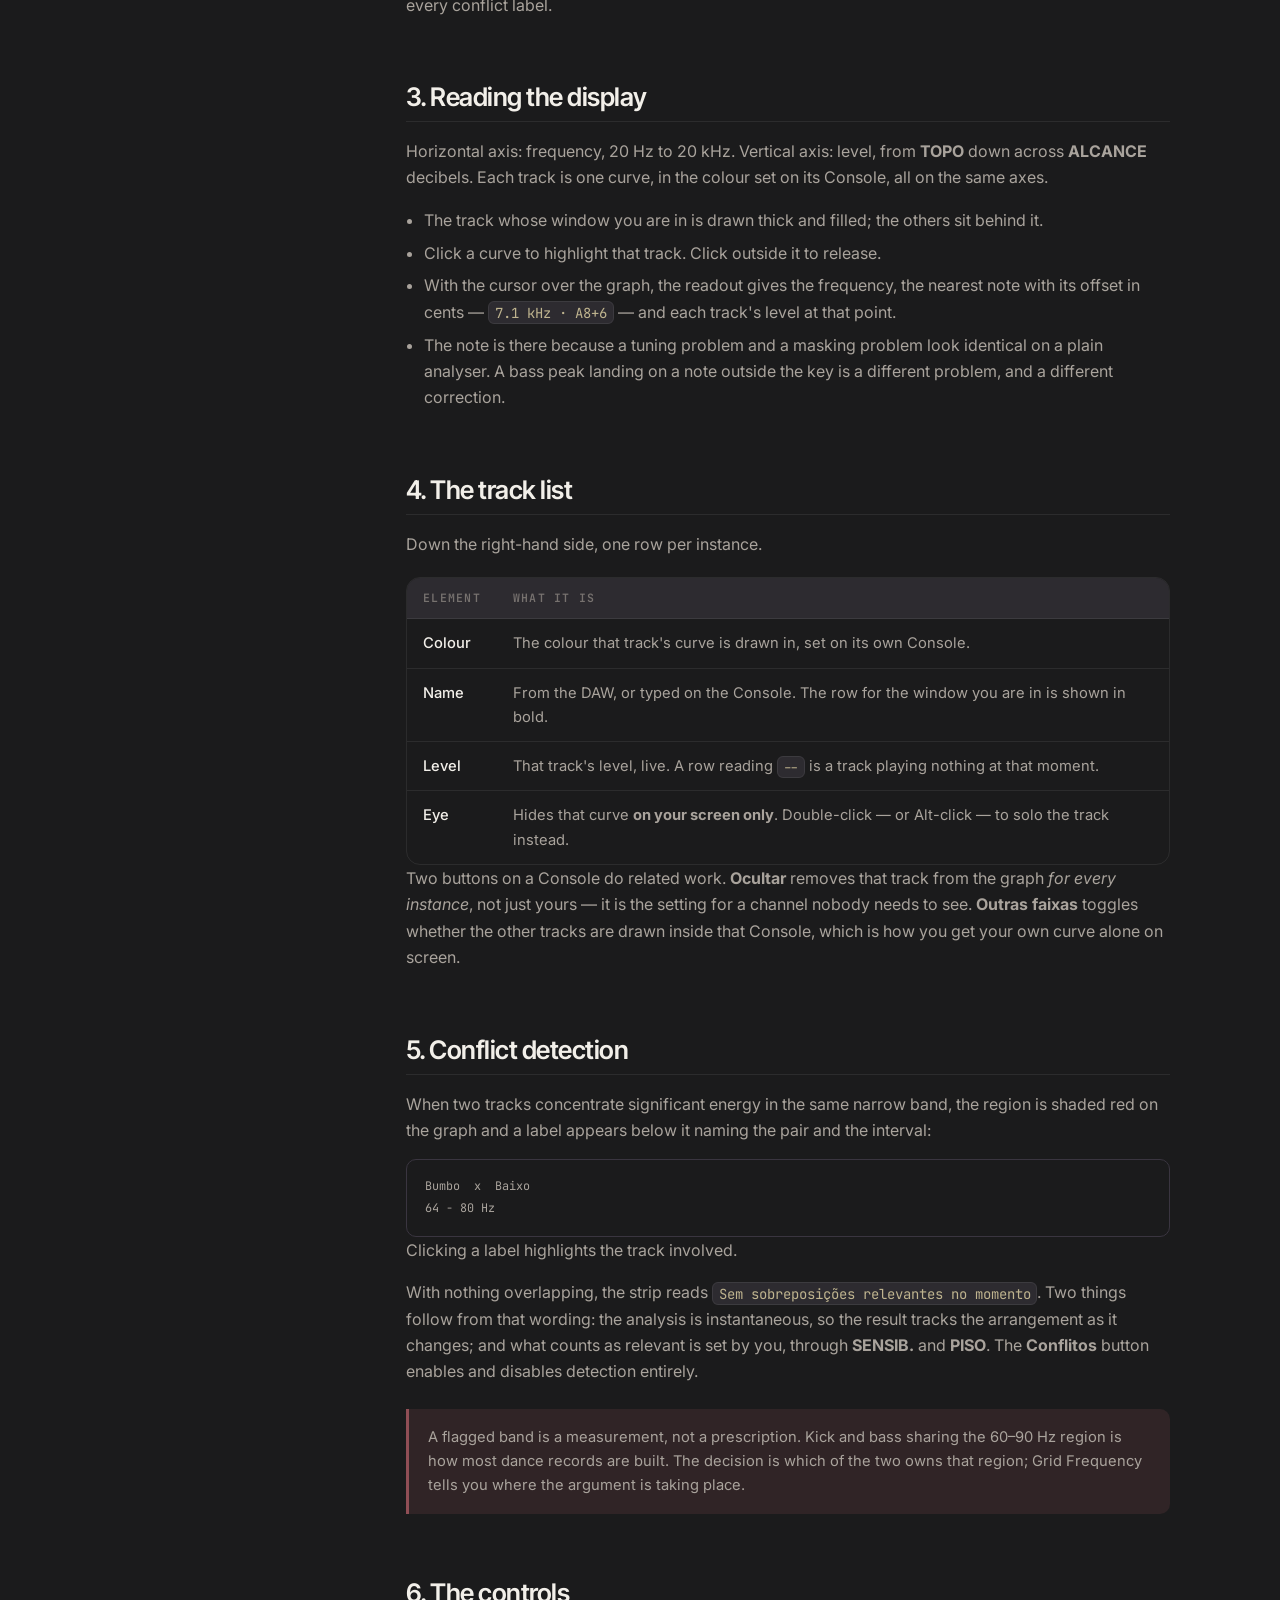
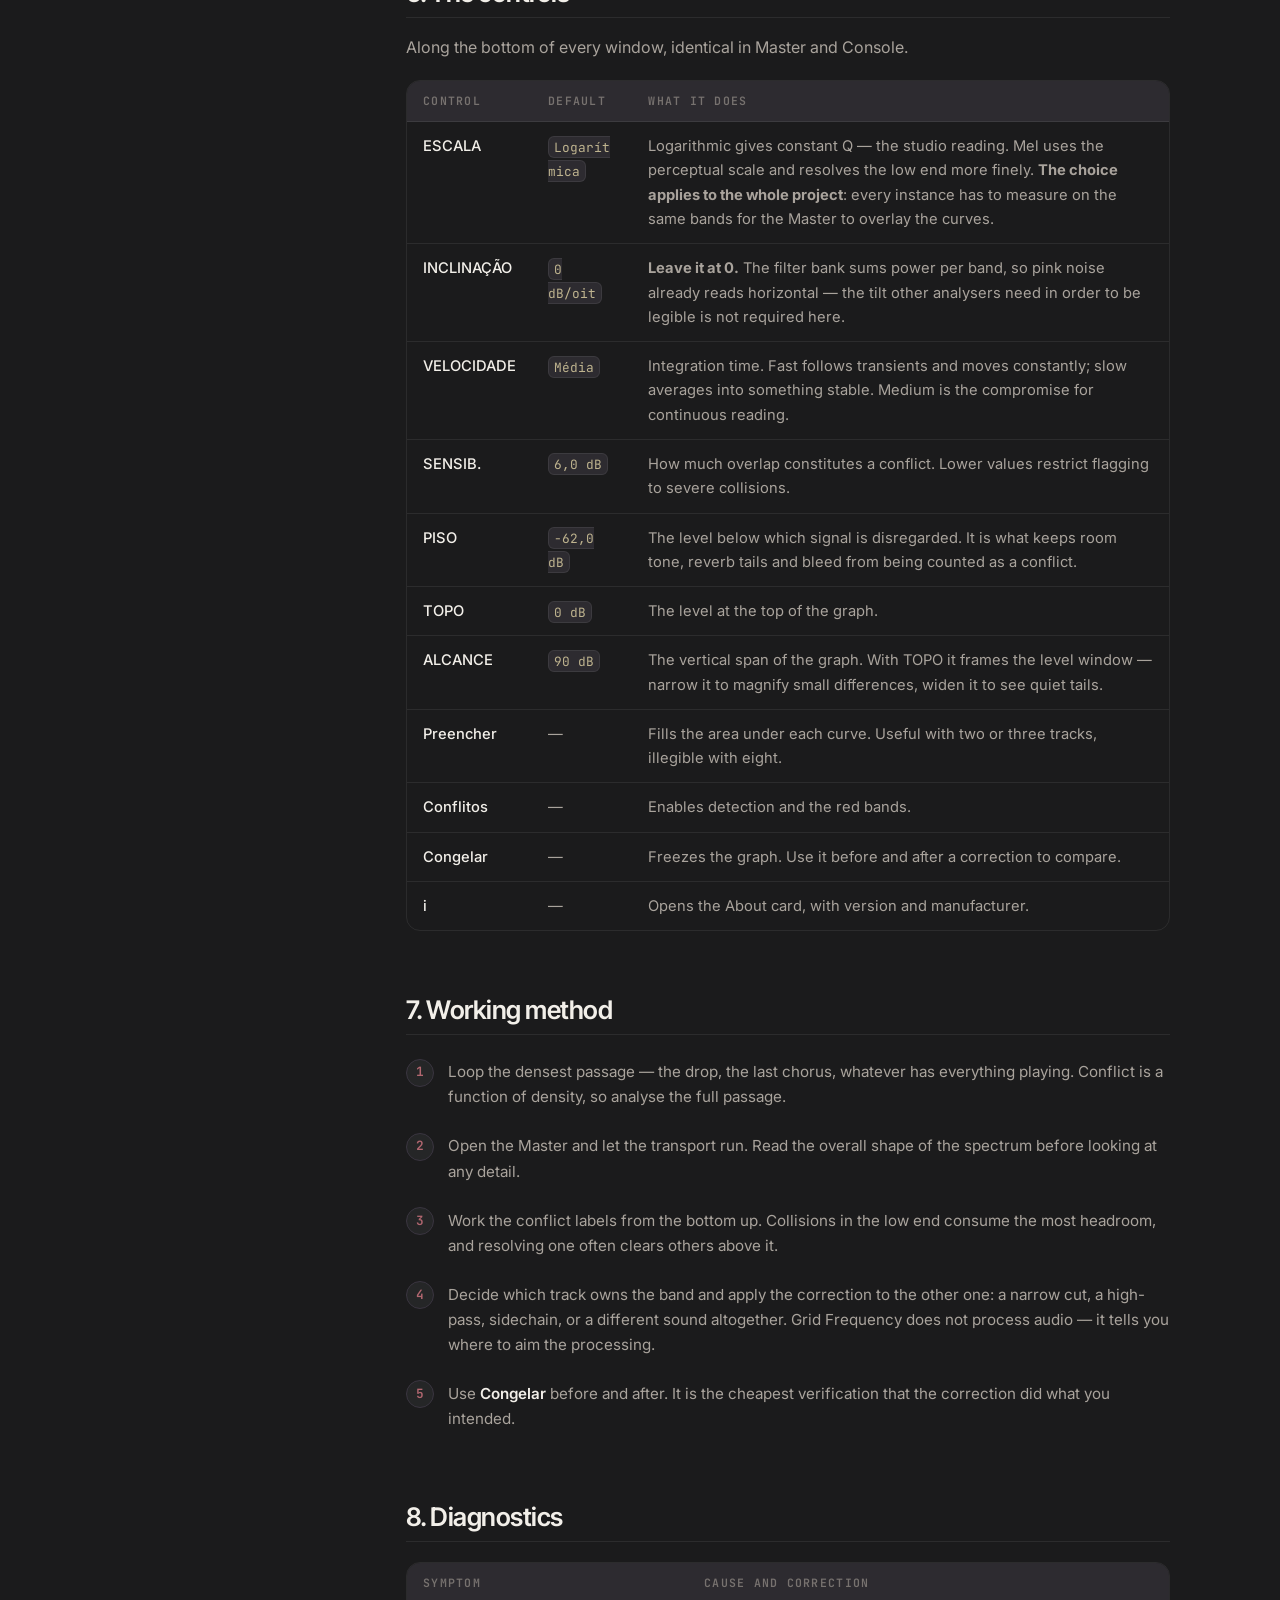
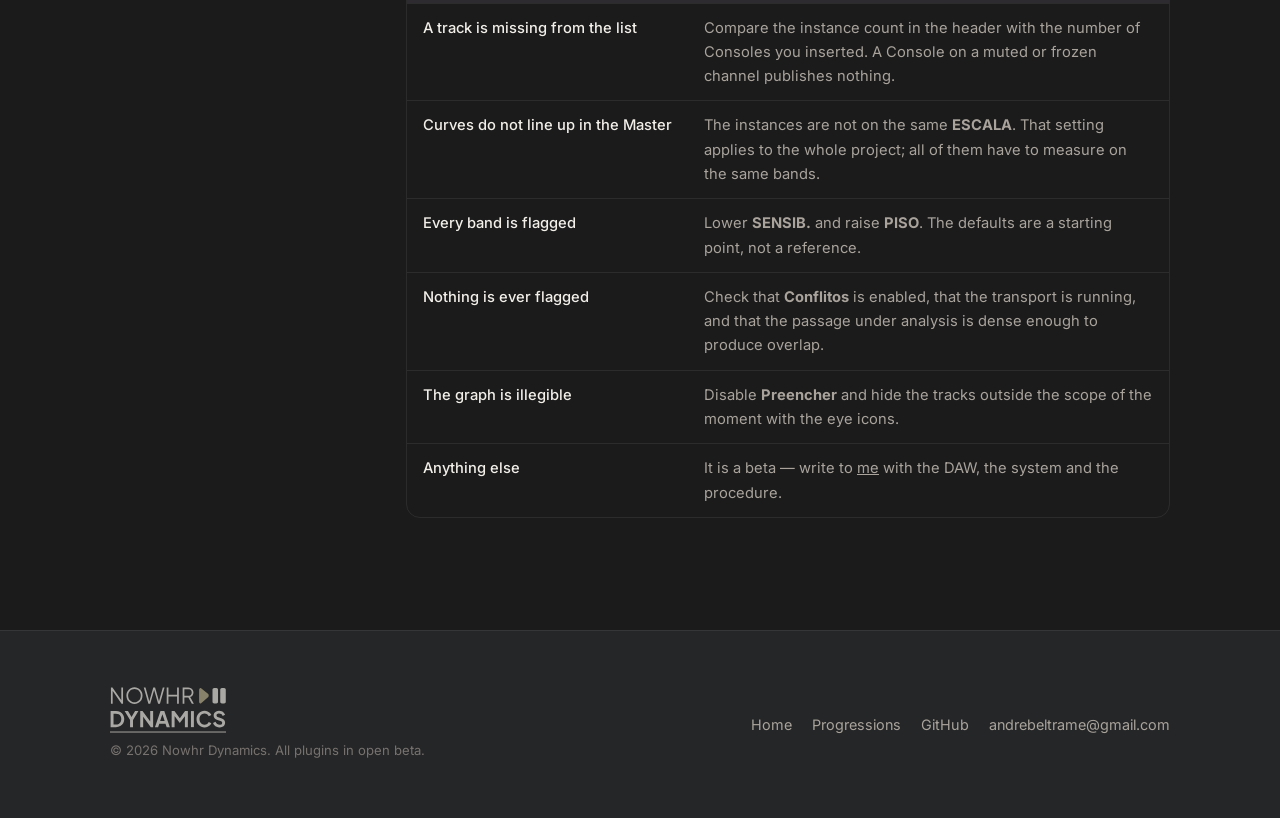
==== commit c5c8b70d: "The support channel stops being a reward for filling in the form It lived inside #beta-downloads, so" ====
--- a/grid-frequency.html
+++ b/grid-frequency.html
@@ -27,7 +27,7 @@
 <link rel="preconnect" href="https://fonts.googleapis.com">
 <link rel="preconnect" href="https://fonts.gstatic.com" crossorigin>
 <link rel="stylesheet" href="https://fonts.googleapis.com/css2?family=Inter+Tight:wght@500;600;700&family=Inter:wght@400;500;600&family=JetBrains+Mono:wght@400;600&display=swap">
-<link rel="stylesheet" href="assets/css/site.css?v=12">
+<link rel="stylesheet" href="assets/css/site.css?v=14">
 </head>
 
 <body class="accent-rose"
@@ -354,6 +354,31 @@
         </div>
       </div>
 
+        <div class="support">
+          <div class="support__icon" aria-hidden="true"><svg viewBox="0 0 24 24" fill="currentColor" aria-hidden="true"><path d="M17.472 14.382c-.297-.149-1.758-.867-2.03-.967-.273-.099-.471-.148-.67.15-.197.297-.767.966-.94 1.164-.173.199-.347.223-.644.075-.297-.15-1.255-.463-2.39-1.475-.883-.788-1.48-1.761-1.653-2.059-.173-.297-.018-.458.13-.606.134-.133.298-.347.446-.52.149-.174.198-.298.298-.497.099-.198.05-.371-.025-.52-.075-.149-.669-1.612-.916-2.207-.242-.579-.487-.5-.669-.51-.173-.008-.371-.01-.57-.01-.198 0-.52.074-.792.372-.272.297-1.04 1.016-1.04 2.479 0 1.462 1.065 2.875 1.213 3.074.149.198 2.096 3.2 5.077 4.487.709.306 1.262.489 1.694.625.712.227 1.36.195 1.872.118.571-.085 1.758-.719 2.006-1.413.248-.694.248-1.289.173-1.413-.074-.124-.272-.198-.57-.347M12.05 21.785h-.004a9.87 9.87 0 0 1-5.031-1.378l-.361-.214-3.741.982.998-3.648-.235-.374a9.86 9.86 0 0 1-1.51-5.26c.001-5.45 4.436-9.884 9.888-9.884 2.64 0 5.122 1.03 6.988 2.898a9.825 9.825 0 0 1 2.893 6.994c-.003 5.45-4.437 9.884-9.885 9.884m8.413-18.297A11.815 11.815 0 0 0 12.05 0C5.495 0 .16 5.335.157 11.892c0 2.096.547 4.142 1.588 5.945L.057 24l6.305-1.654a11.882 11.882 0 0 0 5.683 1.448h.005c6.554 0 11.89-5.335 11.893-11.893a11.821 11.821 0 0 0-3.48-8.413Z"/></svg></div>
+          <div class="support__body">
+            <h3>
+              <span lang="en">Something broken? An idea?</span>
+              <span lang="pt">Achou um problema? Tem uma ideia?</span>
+            </h3>
+            <p>
+              <span lang="en">Grid Frequency is a beta and it is being worked on. Send the bug or the suggestion
+                straight to me on WhatsApp — tell me your DAW, your system, and what you did. It is the fastest
+                way to get something fixed.</span>
+              <span lang="pt">O Grid Frequency é um beta e está em desenvolvimento. Mande o erro ou a sugestão direto
+                para mim no WhatsApp — diga a sua DAW, o seu sistema, e o que você fez. É o caminho mais rápido
+                para algo ser corrigido.</span>
+            </p>
+          </div>
+          <a class="btn btn--ghost support__cta" data-whatsapp href="https://wa.me/" target="_blank"
+             rel="noopener noreferrer"
+             data-wa-pt="Olá! Estou usando o beta do Grid Frequency e queria reportar algo:"
+             data-wa-en="Hi! I am using the Grid Frequency beta and I would like to report something:">
+            <svg viewBox="0 0 24 24" fill="currentColor" aria-hidden="true"><path d="M17.472 14.382c-.297-.149-1.758-.867-2.03-.967-.273-.099-.471-.148-.67.15-.197.297-.767.966-.94 1.164-.173.199-.347.223-.644.075-.297-.15-1.255-.463-2.39-1.475-.883-.788-1.48-1.761-1.653-2.059-.173-.297-.018-.458.13-.606.134-.133.298-.347.446-.52.149-.174.198-.298.298-.497.099-.198.05-.371-.025-.52-.075-.149-.669-1.612-.916-2.207-.242-.579-.487-.5-.669-.51-.173-.008-.371-.01-.57-.01-.198 0-.52.074-.792.372-.272.297-1.04 1.016-1.04 2.479 0 1.462 1.065 2.875 1.213 3.074.149.198 2.096 3.2 5.077 4.487.709.306 1.262.489 1.694.625.712.227 1.36.195 1.872.118.571-.085 1.758-.719 2.006-1.413.248-.694.248-1.289.173-1.413-.074-.124-.272-.198-.57-.347M12.05 21.785h-.004a9.87 9.87 0 0 1-5.031-1.378l-.361-.214-3.741.982.998-3.648-.235-.374a9.86 9.86 0 0 1-1.51-5.26c.001-5.45 4.436-9.884 9.888-9.884 2.64 0 5.122 1.03 6.988 2.898a9.825 9.825 0 0 1 2.893 6.994c-.003 5.45-4.437 9.884-9.885 9.884m8.413-18.297A11.815 11.815 0 0 0 12.05 0C5.495 0 .16 5.335.157 11.892c0 2.096.547 4.142 1.588 5.945L.057 24l6.305-1.654a11.882 11.882 0 0 0 5.683 1.448h.005c6.554 0 11.89-5.335 11.893-11.893a11.821 11.821 0 0 0-3.48-8.413Z"/></svg>
+            <span data-whatsapp-number>WhatsApp</span>
+          </a>
+        </div>
+
     </div>
   </section>
 
@@ -693,7 +718,7 @@
   </div>
 </footer>
 
-<script src="assets/js/config.js?v=12"></script>
-<script src="assets/js/site.js?v=12"></script>
+<script src="assets/js/config.js?v=14"></script>
+<script src="assets/js/site.js?v=14"></script>
 </body>
 </html>
--- a/assets/css/site.css
+++ b/assets/css/site.css
@@ -579,6 +579,52 @@
 .dl-tile__os { font: 600 1.02rem/1.3 var(--font-display); }
 .dl-tile__meta { font: 400 0.82rem/1.4 var(--font-mono); color: var(--ink-faint); }
 
+/* ------------------------------------------------------ beta support ----- */
+
+.support {
+  display: grid;
+  gap: 1rem 1.25rem;
+  align-items: start;
+  grid-template-columns: auto minmax(0, 1fr);
+  margin-top: 1.25rem;
+  padding: clamp(1.25rem, 3vw, 1.75rem);
+  border: 1px solid var(--line);
+  border-radius: var(--radius-lg);
+  background:
+    radial-gradient(110% 130% at 100% 0%, rgba(37, 211, 102, 0.10), transparent 60%),
+    var(--surface);
+}
+
+.support__icon {
+  width: 2.4rem;
+  height: 2.4rem;
+  display: grid;
+  place-items: center;
+  border-radius: 11px;
+  background: rgba(37, 211, 102, 0.14);
+  color: #4ddb85;
+}
+.support__icon svg { width: 1.3rem; height: 1.3rem; }
+
+.support h3 { font-size: 1.1rem; margin-bottom: 0.5rem; }
+.support p  { color: var(--ink-dim); font-size: 0.94rem; }
+
+.support__cta {
+  grid-column: 2;
+  justify-self: start;
+  border-color: rgba(37, 211, 102, 0.4);
+  color: #4ddb85;
+  font-variant-numeric: tabular-nums;
+}
+.support__cta:hover { border-color: #4ddb85; color: #7aeaa6; background: rgba(37, 211, 102, 0.08); }
+.support__cta svg { width: 1.05em; height: 1.05em; }
+
+@media (max-width: 560px) {
+  .support { grid-template-columns: minmax(0, 1fr); }
+  .support__icon { display: none; }
+  .support__cta { grid-column: 1; justify-self: stretch; }
+}
+
 /* ------------------------------------------------------------- install --- */
 
 .steps {
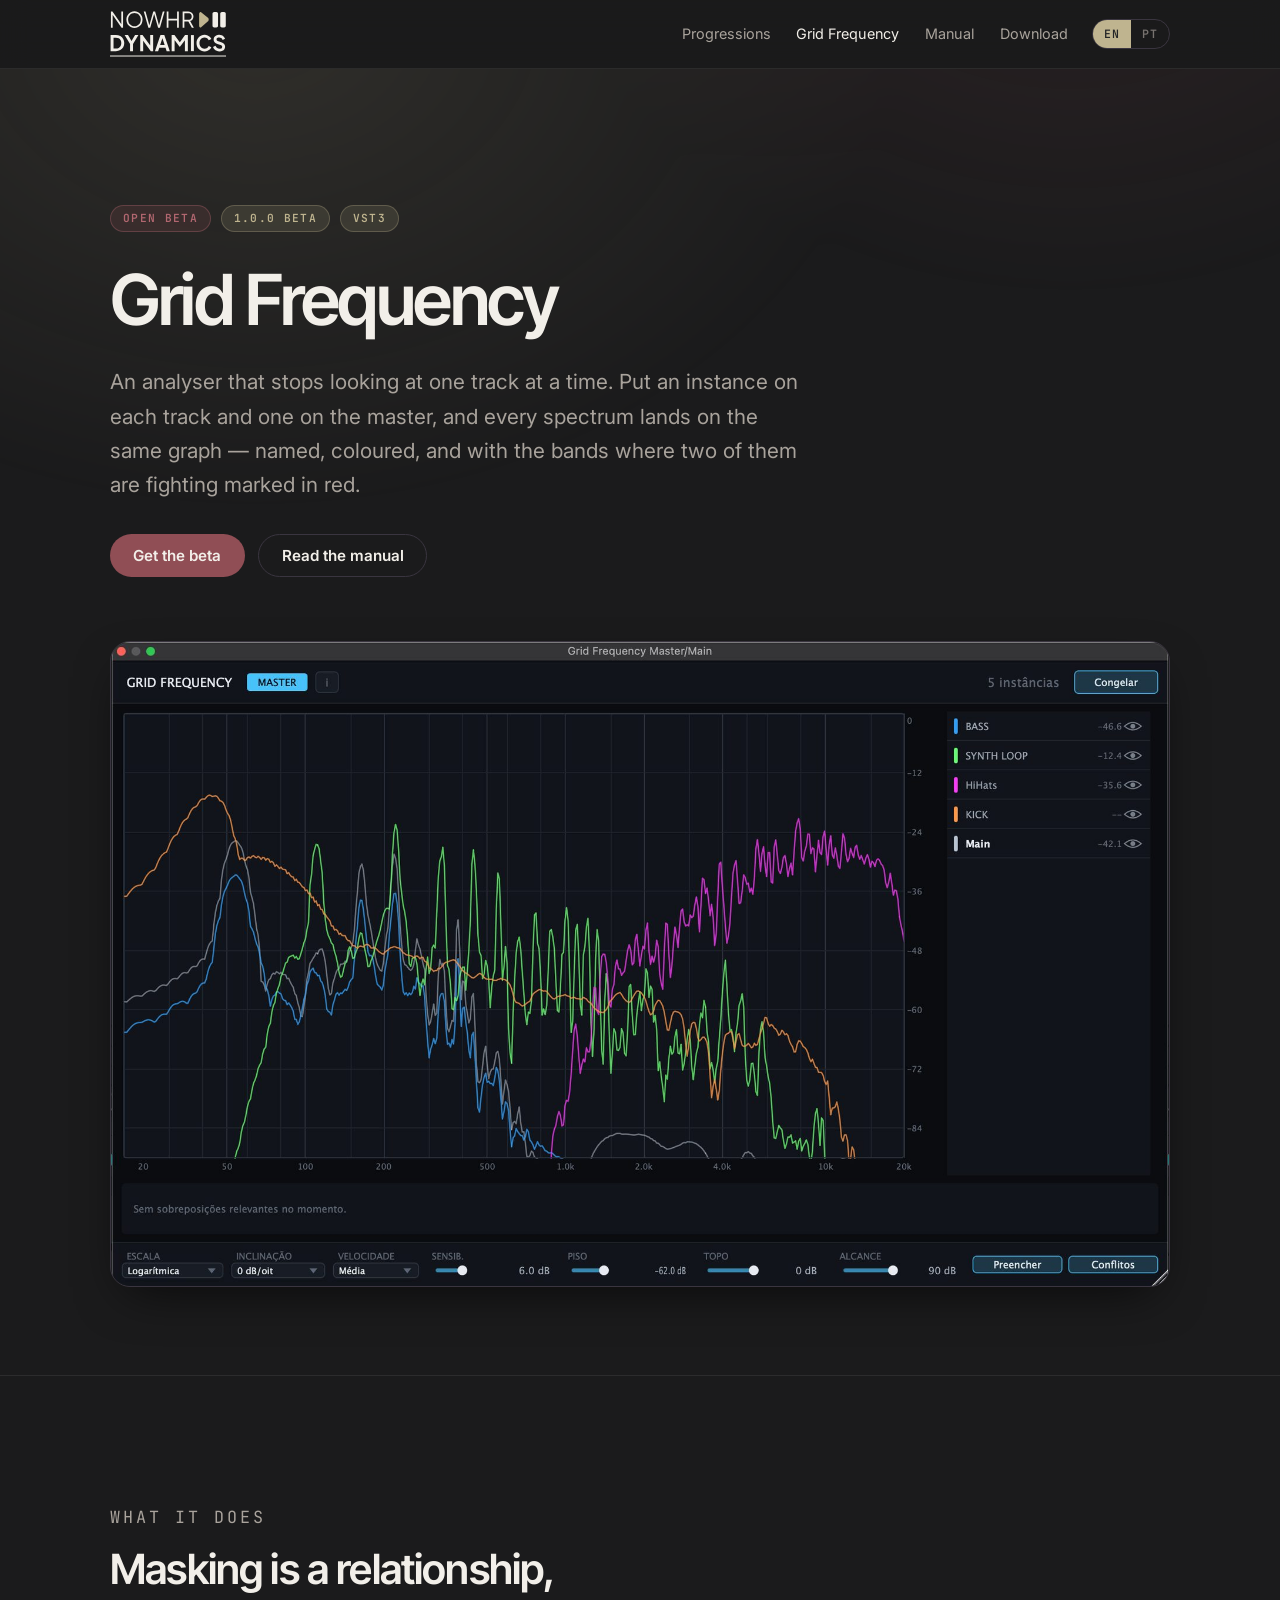
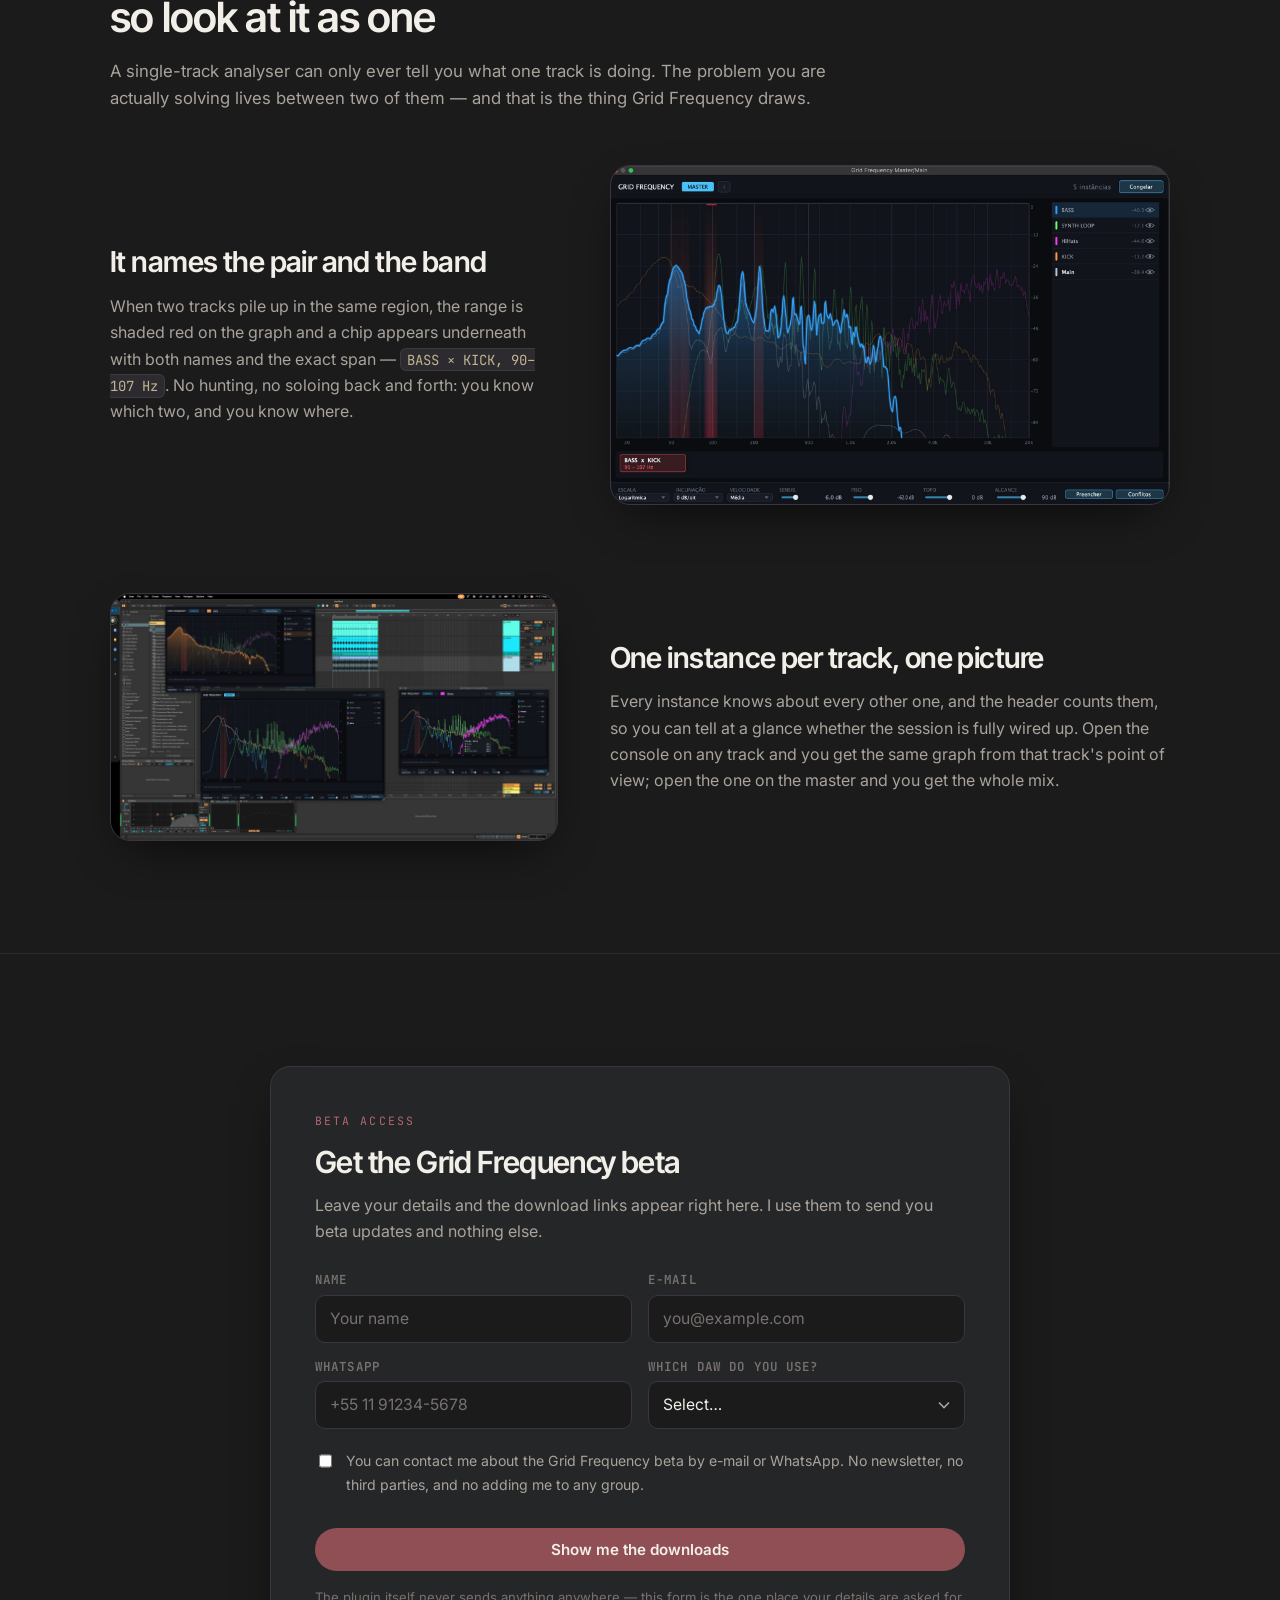
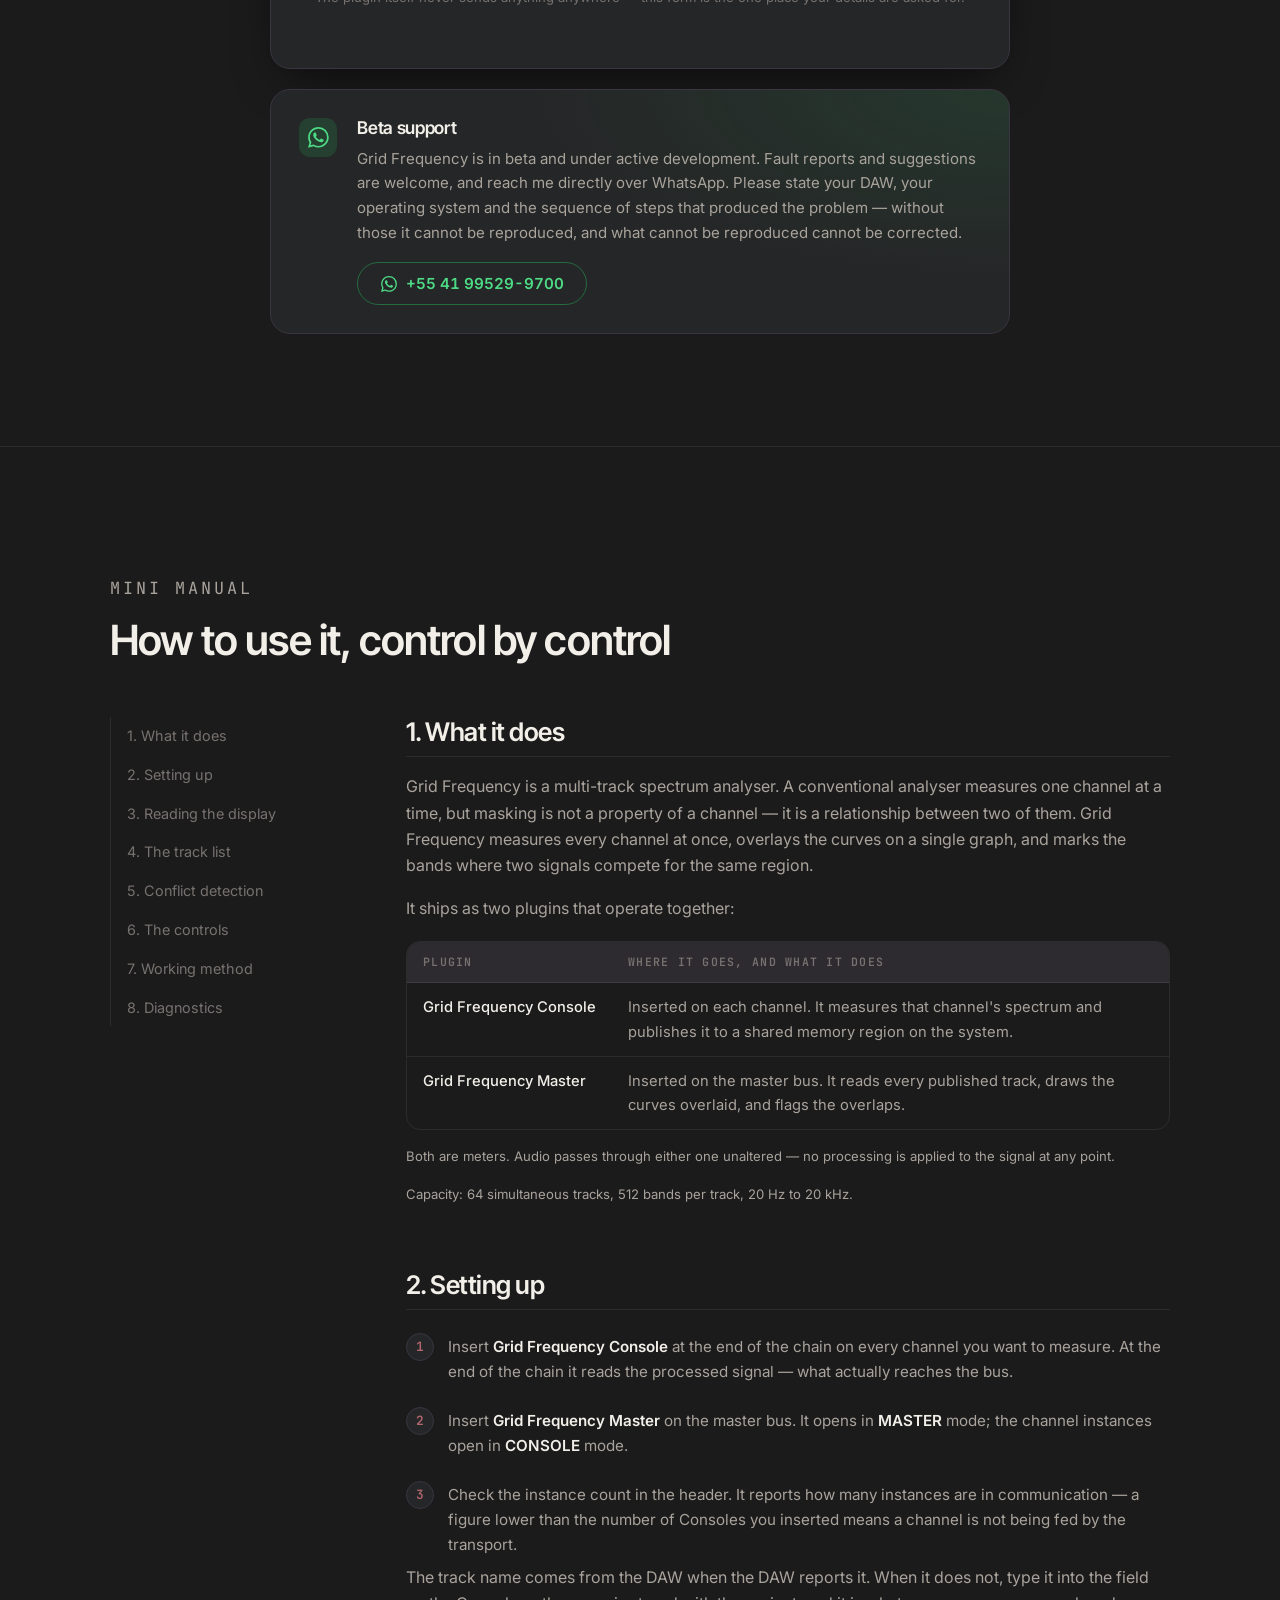
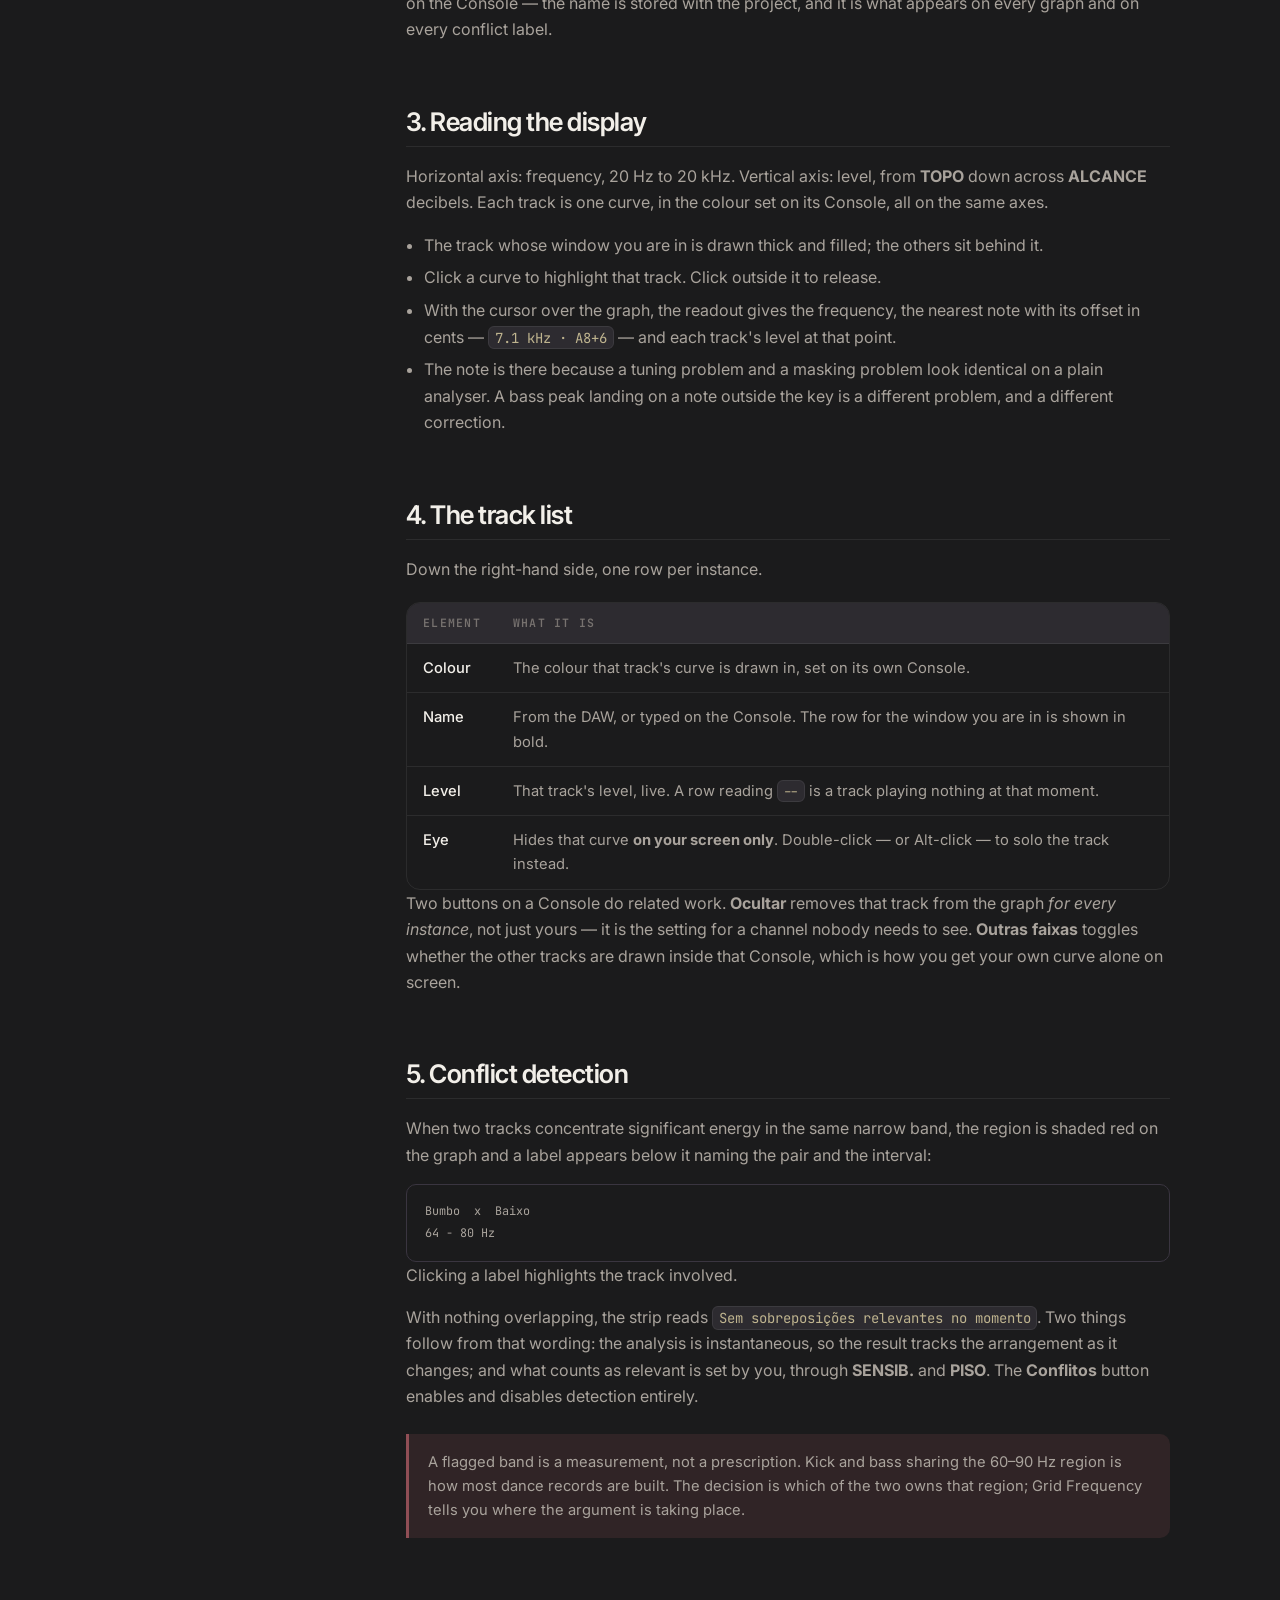
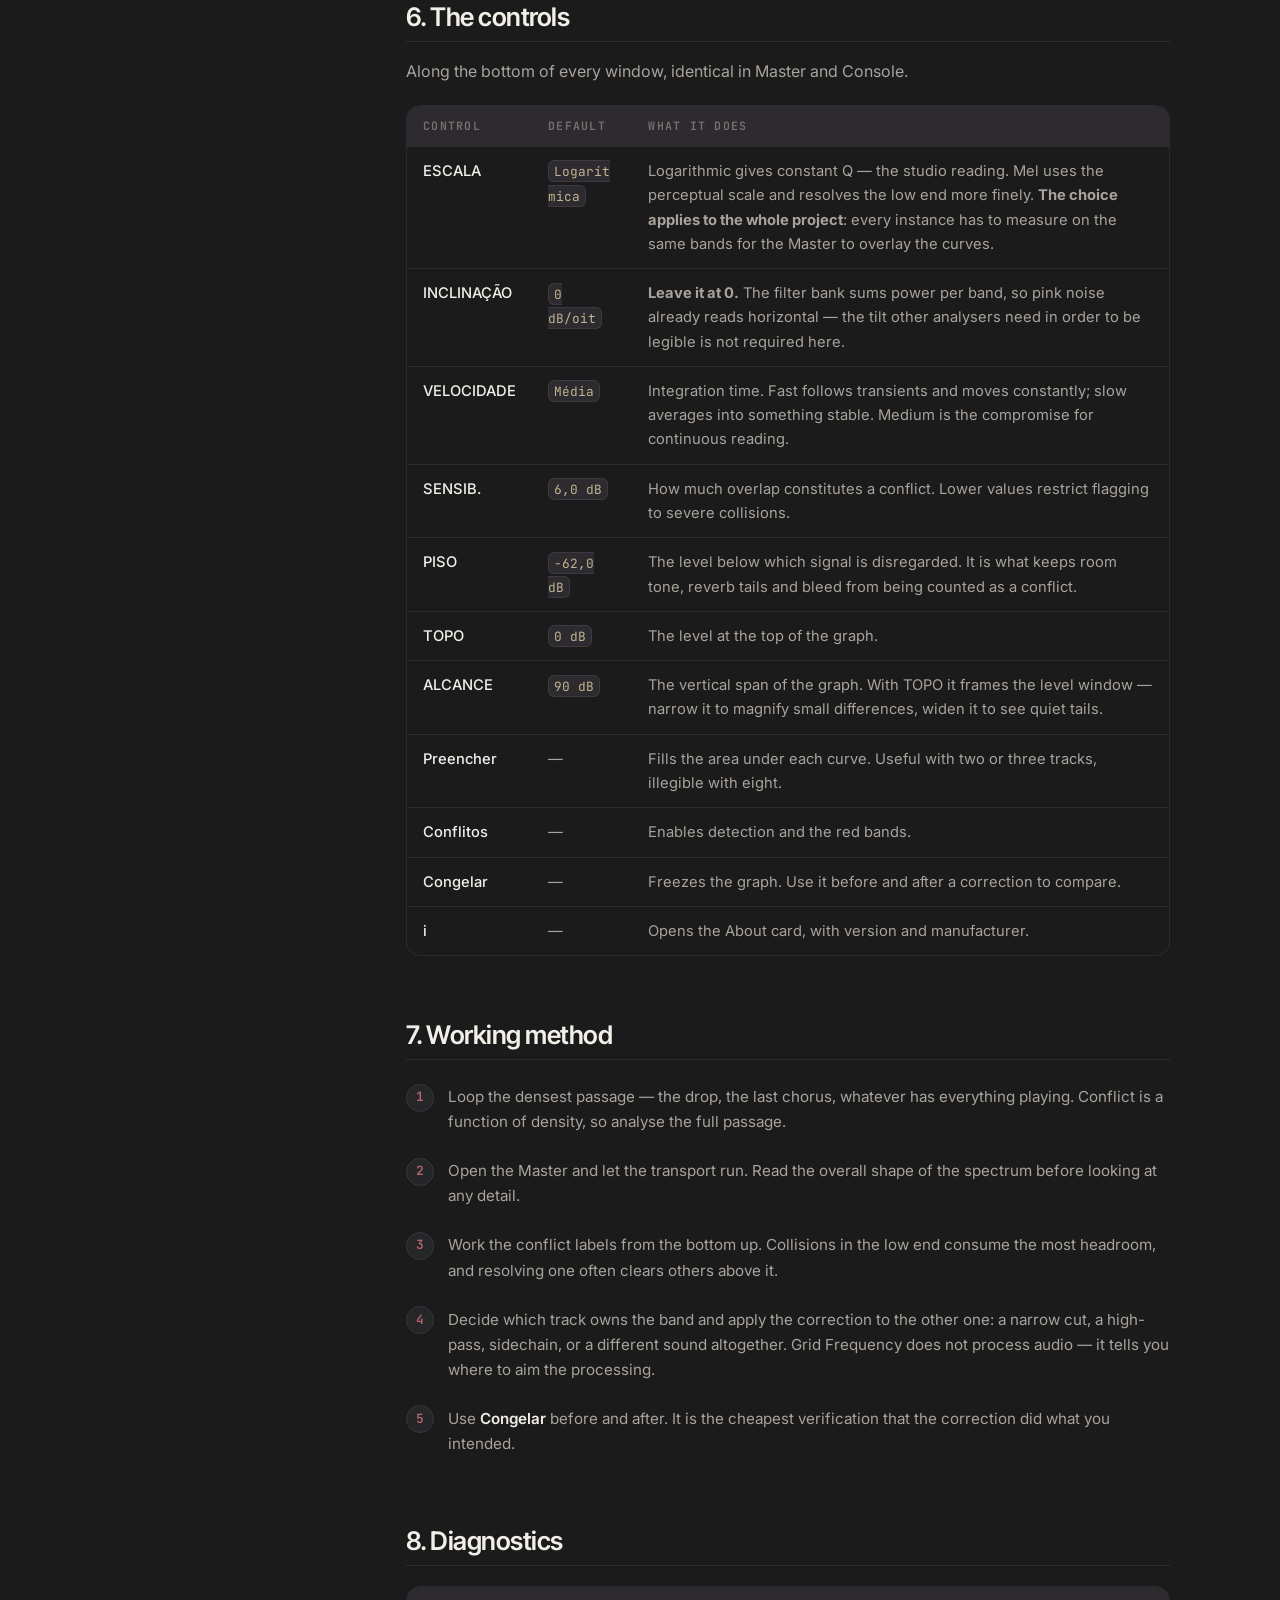
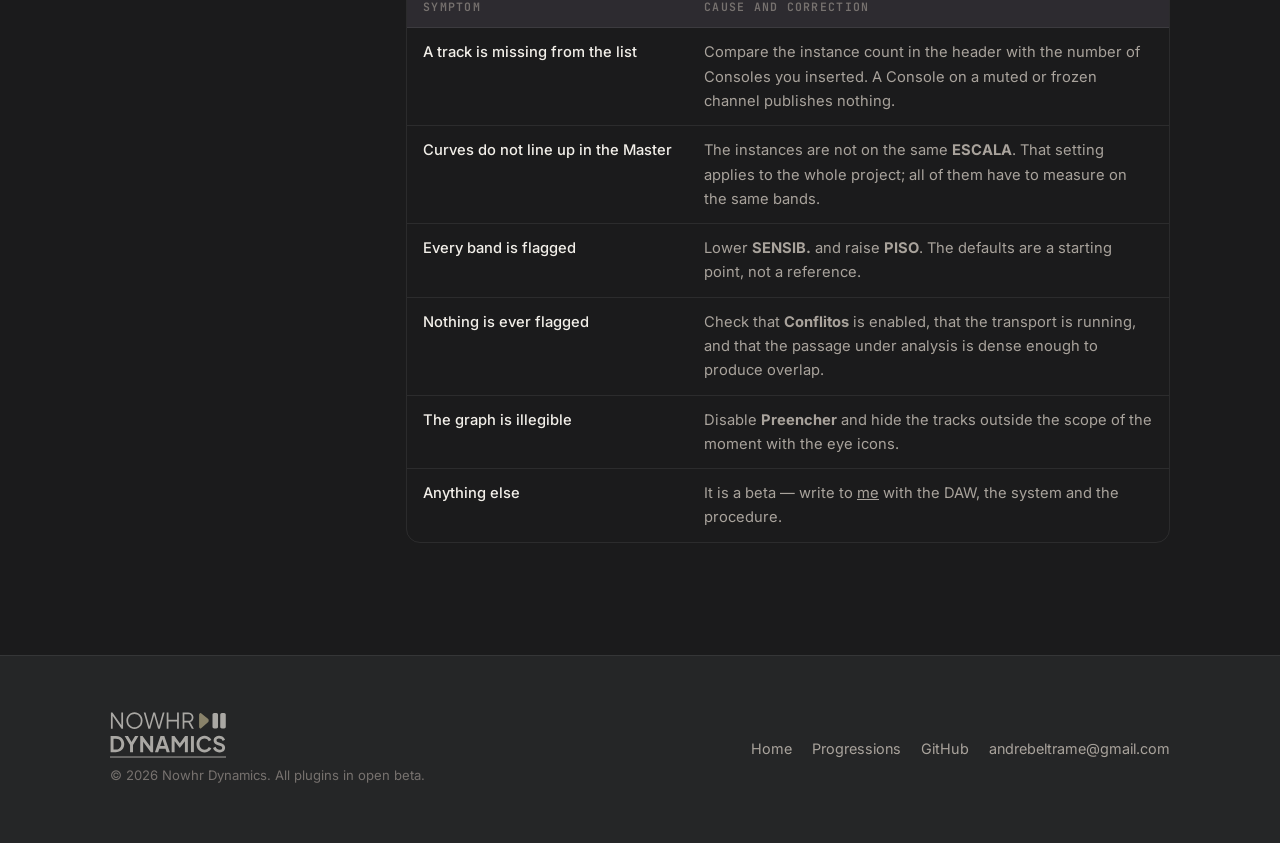
==== commit 7257b60f: "Formal register for the support block "Achou um problema? Tem uma ideia?" and "diga a sua DAW, o seu" ====
--- a/grid-frequency.html
+++ b/grid-frequency.html
@@ -27,7 +27,7 @@
 <link rel="preconnect" href="https://fonts.googleapis.com">
 <link rel="preconnect" href="https://fonts.gstatic.com" crossorigin>
 <link rel="stylesheet" href="https://fonts.googleapis.com/css2?family=Inter+Tight:wght@500;600;700&family=Inter:wght@400;500;600&family=JetBrains+Mono:wght@400;600&display=swap">
-<link rel="stylesheet" href="assets/css/site.css?v=14">
+<link rel="stylesheet" href="assets/css/site.css?v=15">
 </head>
 
 <body class="accent-rose"
@@ -358,16 +358,18 @@
           <div class="support__icon" aria-hidden="true"><svg viewBox="0 0 24 24" fill="currentColor" aria-hidden="true"><path d="M17.472 14.382c-.297-.149-1.758-.867-2.03-.967-.273-.099-.471-.148-.67.15-.197.297-.767.966-.94 1.164-.173.199-.347.223-.644.075-.297-.15-1.255-.463-2.39-1.475-.883-.788-1.48-1.761-1.653-2.059-.173-.297-.018-.458.13-.606.134-.133.298-.347.446-.52.149-.174.198-.298.298-.497.099-.198.05-.371-.025-.52-.075-.149-.669-1.612-.916-2.207-.242-.579-.487-.5-.669-.51-.173-.008-.371-.01-.57-.01-.198 0-.52.074-.792.372-.272.297-1.04 1.016-1.04 2.479 0 1.462 1.065 2.875 1.213 3.074.149.198 2.096 3.2 5.077 4.487.709.306 1.262.489 1.694.625.712.227 1.36.195 1.872.118.571-.085 1.758-.719 2.006-1.413.248-.694.248-1.289.173-1.413-.074-.124-.272-.198-.57-.347M12.05 21.785h-.004a9.87 9.87 0 0 1-5.031-1.378l-.361-.214-3.741.982.998-3.648-.235-.374a9.86 9.86 0 0 1-1.51-5.26c.001-5.45 4.436-9.884 9.888-9.884 2.64 0 5.122 1.03 6.988 2.898a9.825 9.825 0 0 1 2.893 6.994c-.003 5.45-4.437 9.884-9.885 9.884m8.413-18.297A11.815 11.815 0 0 0 12.05 0C5.495 0 .16 5.335.157 11.892c0 2.096.547 4.142 1.588 5.945L.057 24l6.305-1.654a11.882 11.882 0 0 0 5.683 1.448h.005c6.554 0 11.89-5.335 11.893-11.893a11.821 11.821 0 0 0-3.48-8.413Z"/></svg></div>
           <div class="support__body">
             <h3>
-              <span lang="en">Something broken? An idea?</span>
-              <span lang="pt">Achou um problema? Tem uma ideia?</span>
+              <span lang="en">Beta support</span>
+              <span lang="pt">Suporte ao beta</span>
             </h3>
             <p>
-              <span lang="en">Grid Frequency is a beta and it is being worked on. Send the bug or the suggestion
-                straight to me on WhatsApp — tell me your DAW, your system, and what you did. It is the fastest
-                way to get something fixed.</span>
-              <span lang="pt">O Grid Frequency é um beta e está em desenvolvimento. Mande o erro ou a sugestão direto
-                para mim no WhatsApp — diga a sua DAW, o seu sistema, e o que você fez. É o caminho mais rápido
-                para algo ser corrigido.</span>
+              <span lang="en">Grid Frequency is in beta and under active development. Fault reports and suggestions
+                are welcome, and reach me directly over WhatsApp. Please state your DAW, your operating system and
+                the sequence of steps that produced the problem — without those it cannot be reproduced, and what
+                cannot be reproduced cannot be corrected.</span>
+              <span lang="pt">O Grid Frequency está em versão beta, sob desenvolvimento ativo. Relatos de falha e
+                sugestões são bem-vindos e chegam diretamente a mim pelo WhatsApp. Informe a DAW, o sistema
+                operacional e a sequência de passos que produziu o problema — sem esses dados ele não pode ser
+                reproduzido, e o que não se reproduz não se corrige.</span>
             </p>
           </div>
           <a class="btn btn--ghost support__cta" data-whatsapp href="https://wa.me/" target="_blank"
@@ -718,7 +720,7 @@
   </div>
 </footer>
 
-<script src="assets/js/config.js?v=14"></script>
-<script src="assets/js/site.js?v=14"></script>
+<script src="assets/js/config.js?v=15"></script>
+<script src="assets/js/site.js?v=15"></script>
 </body>
 </html>
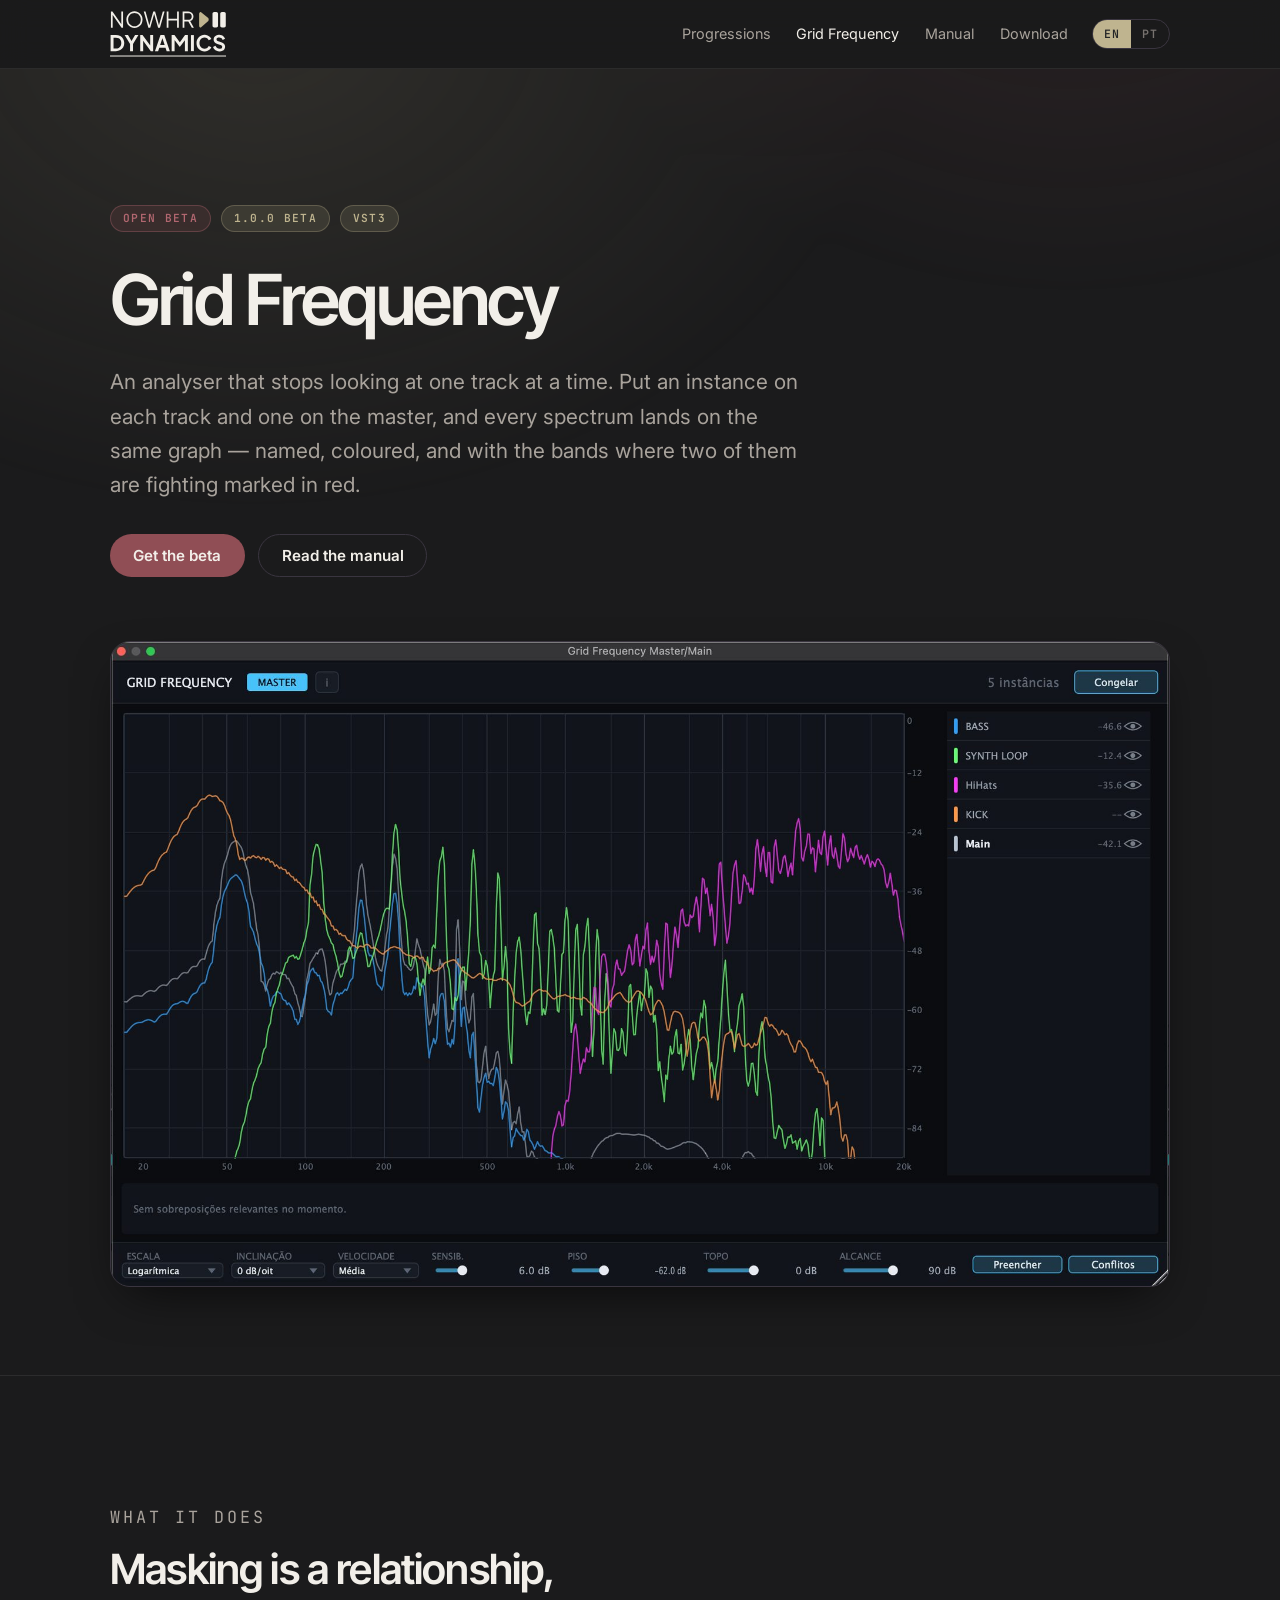
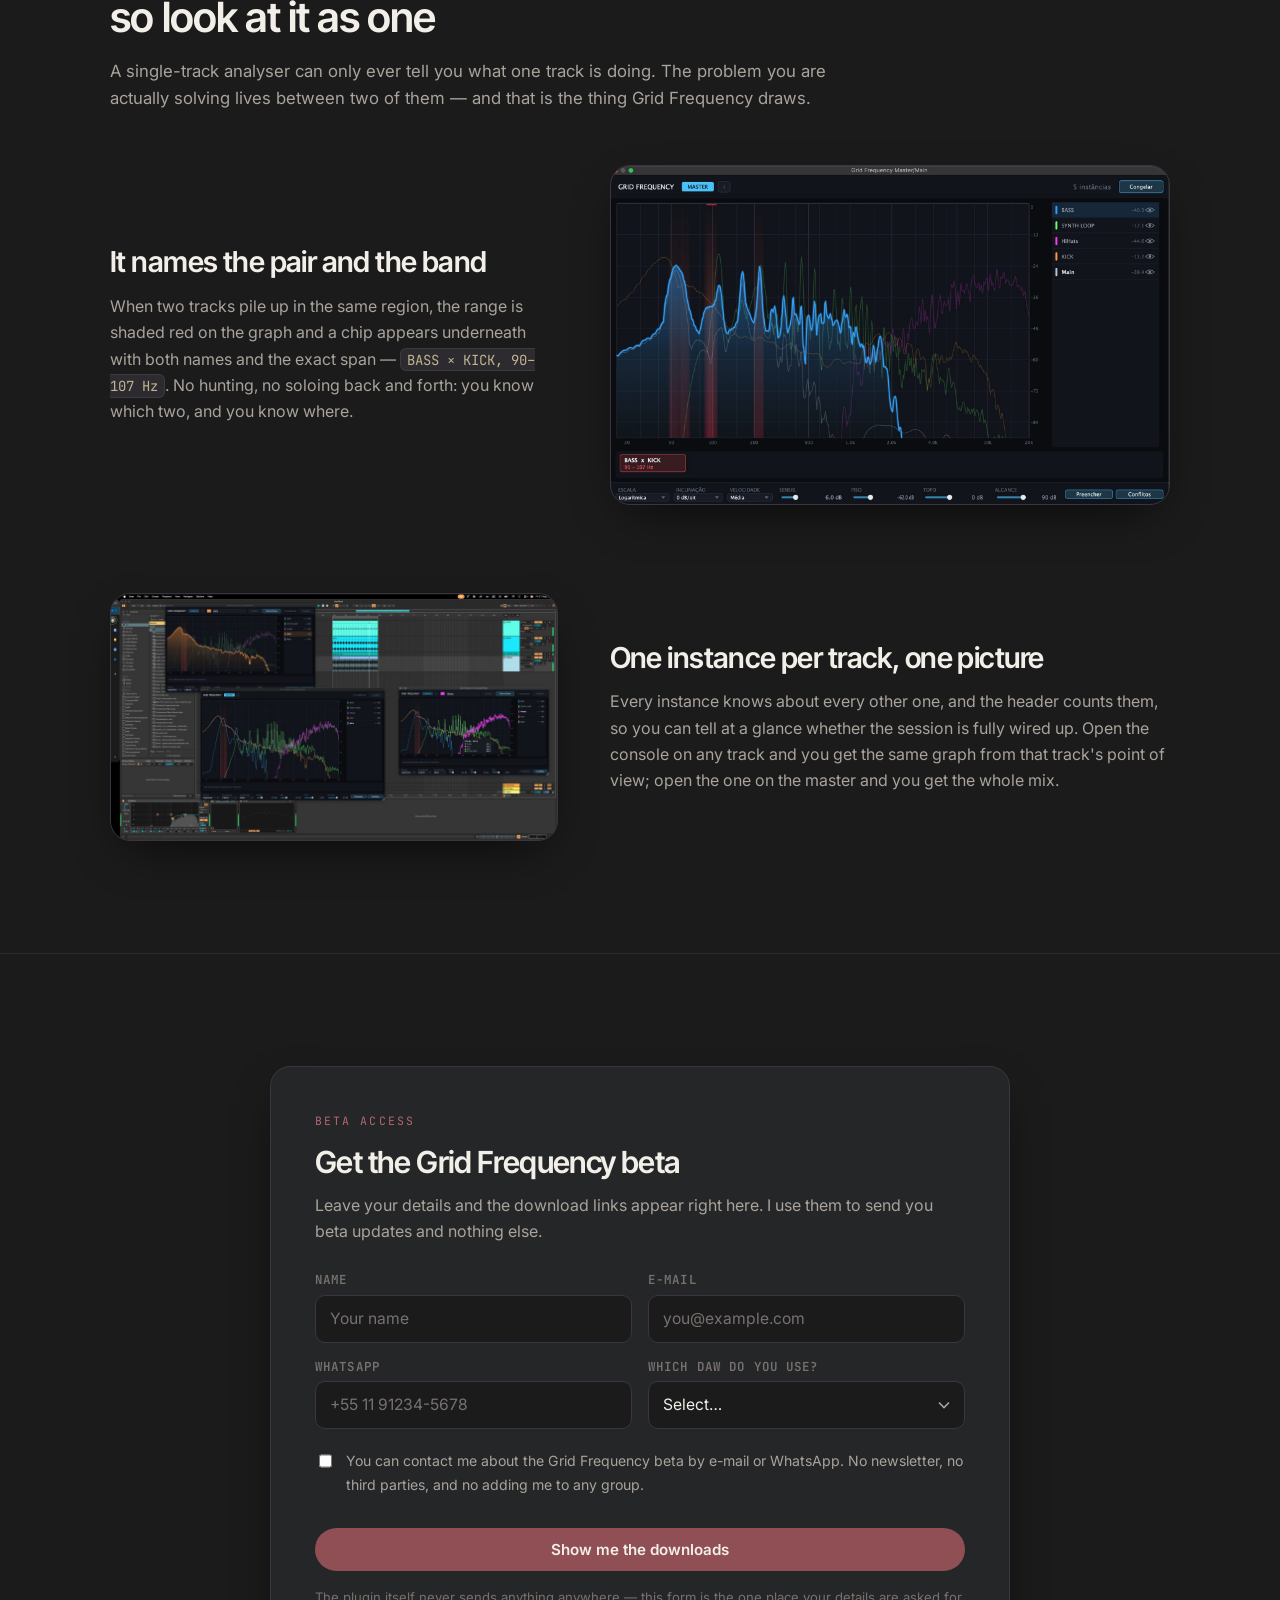
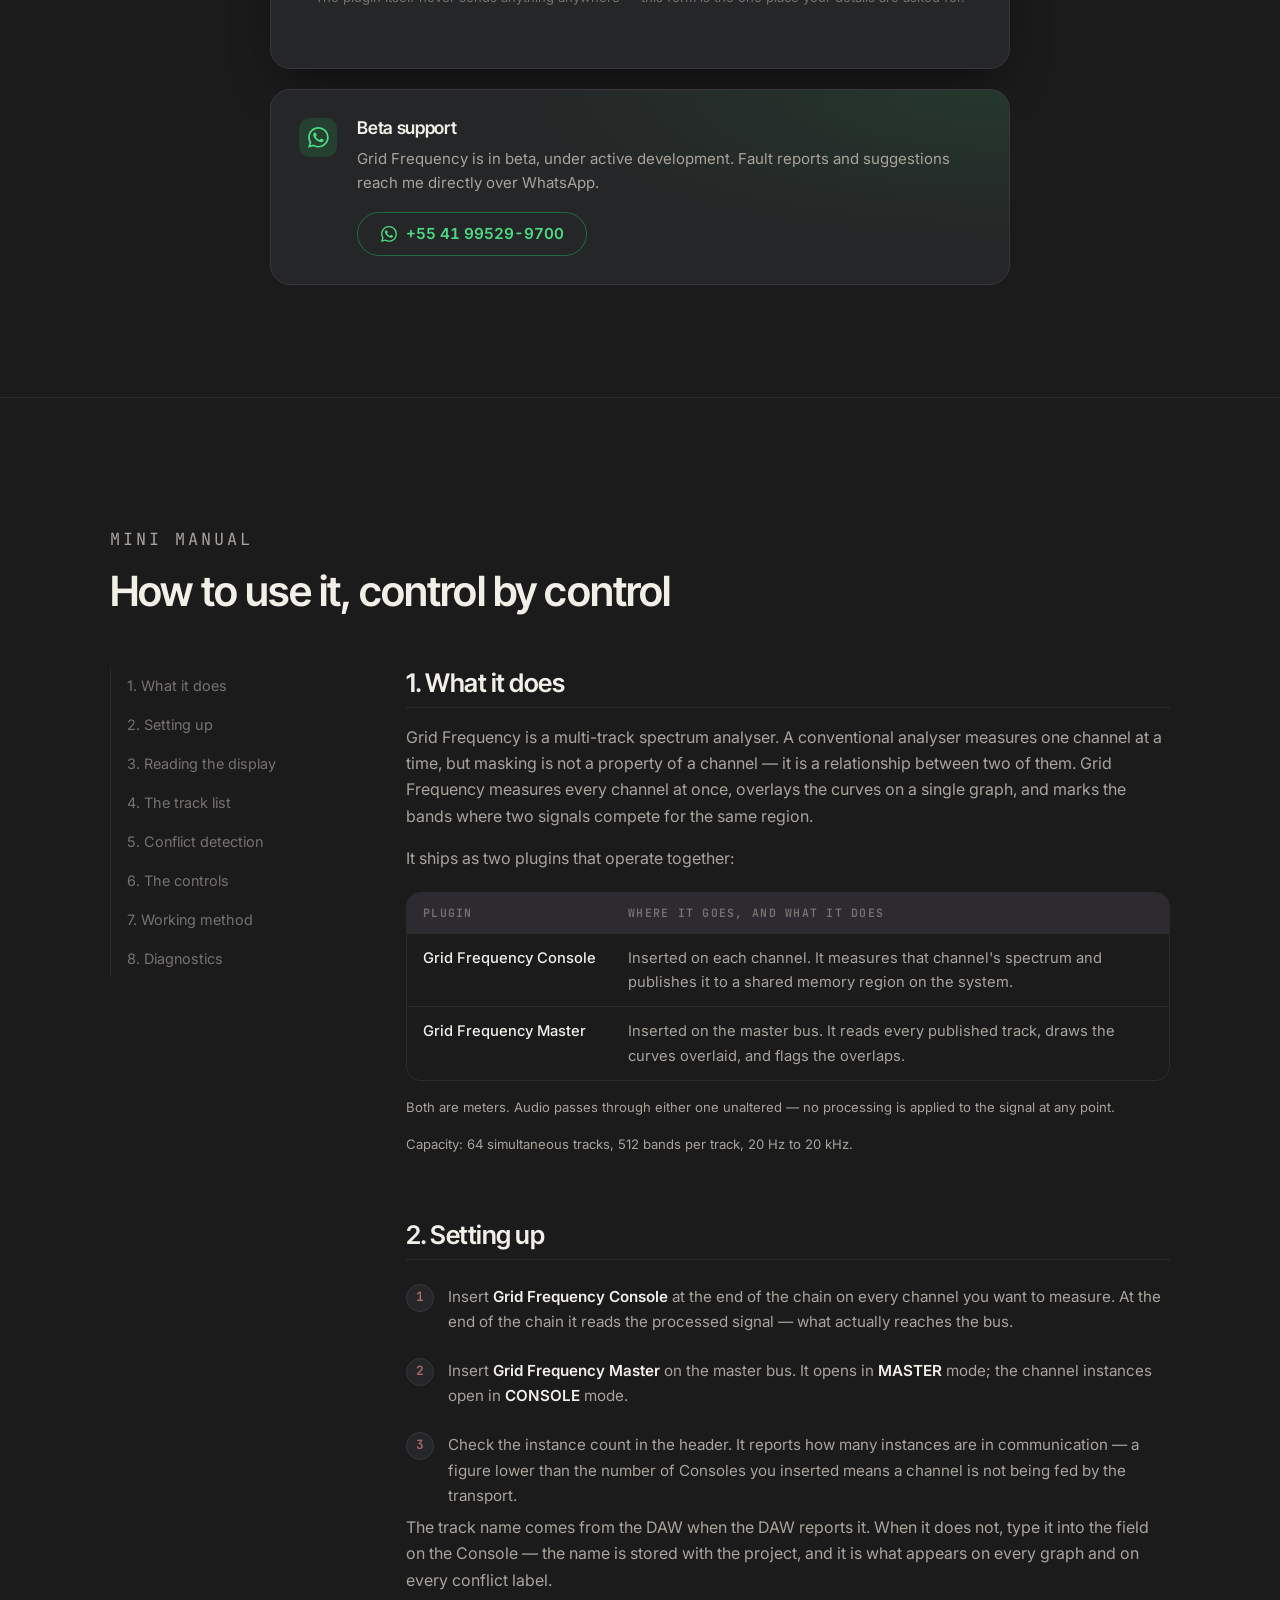
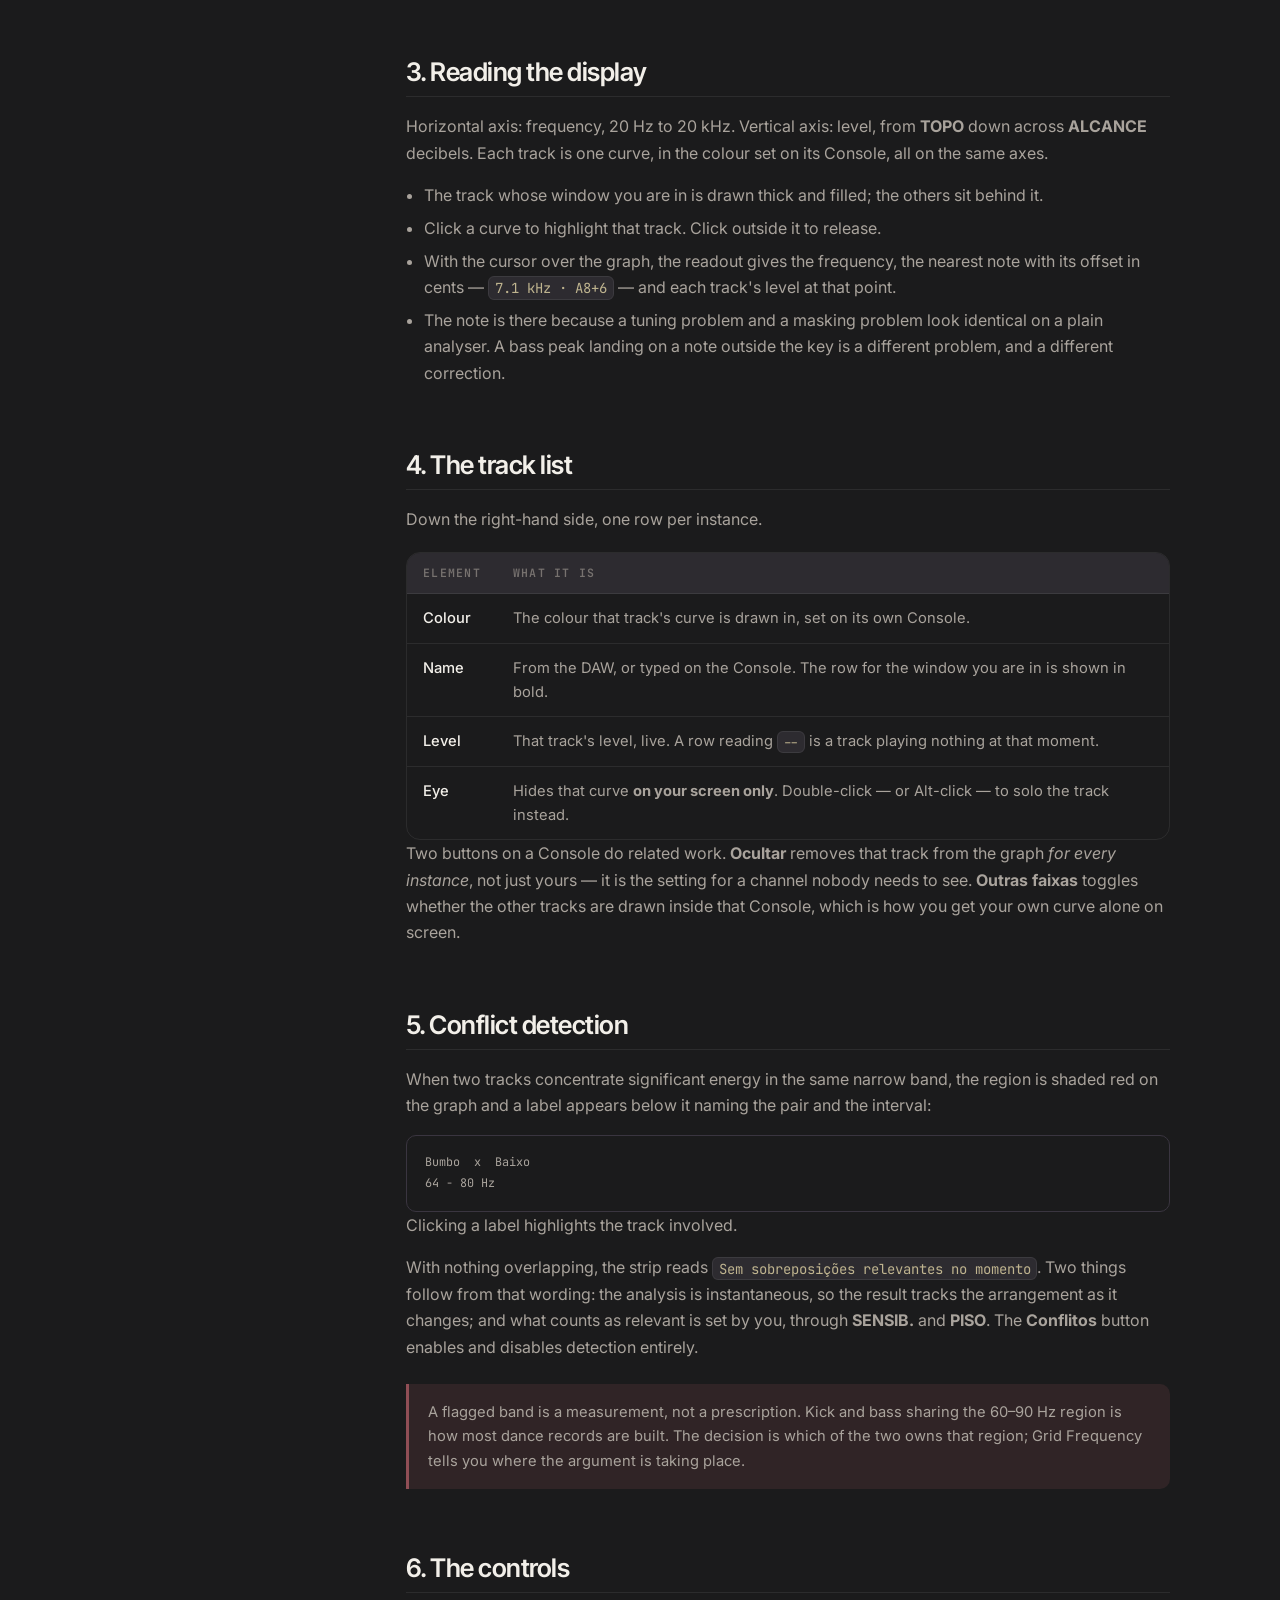
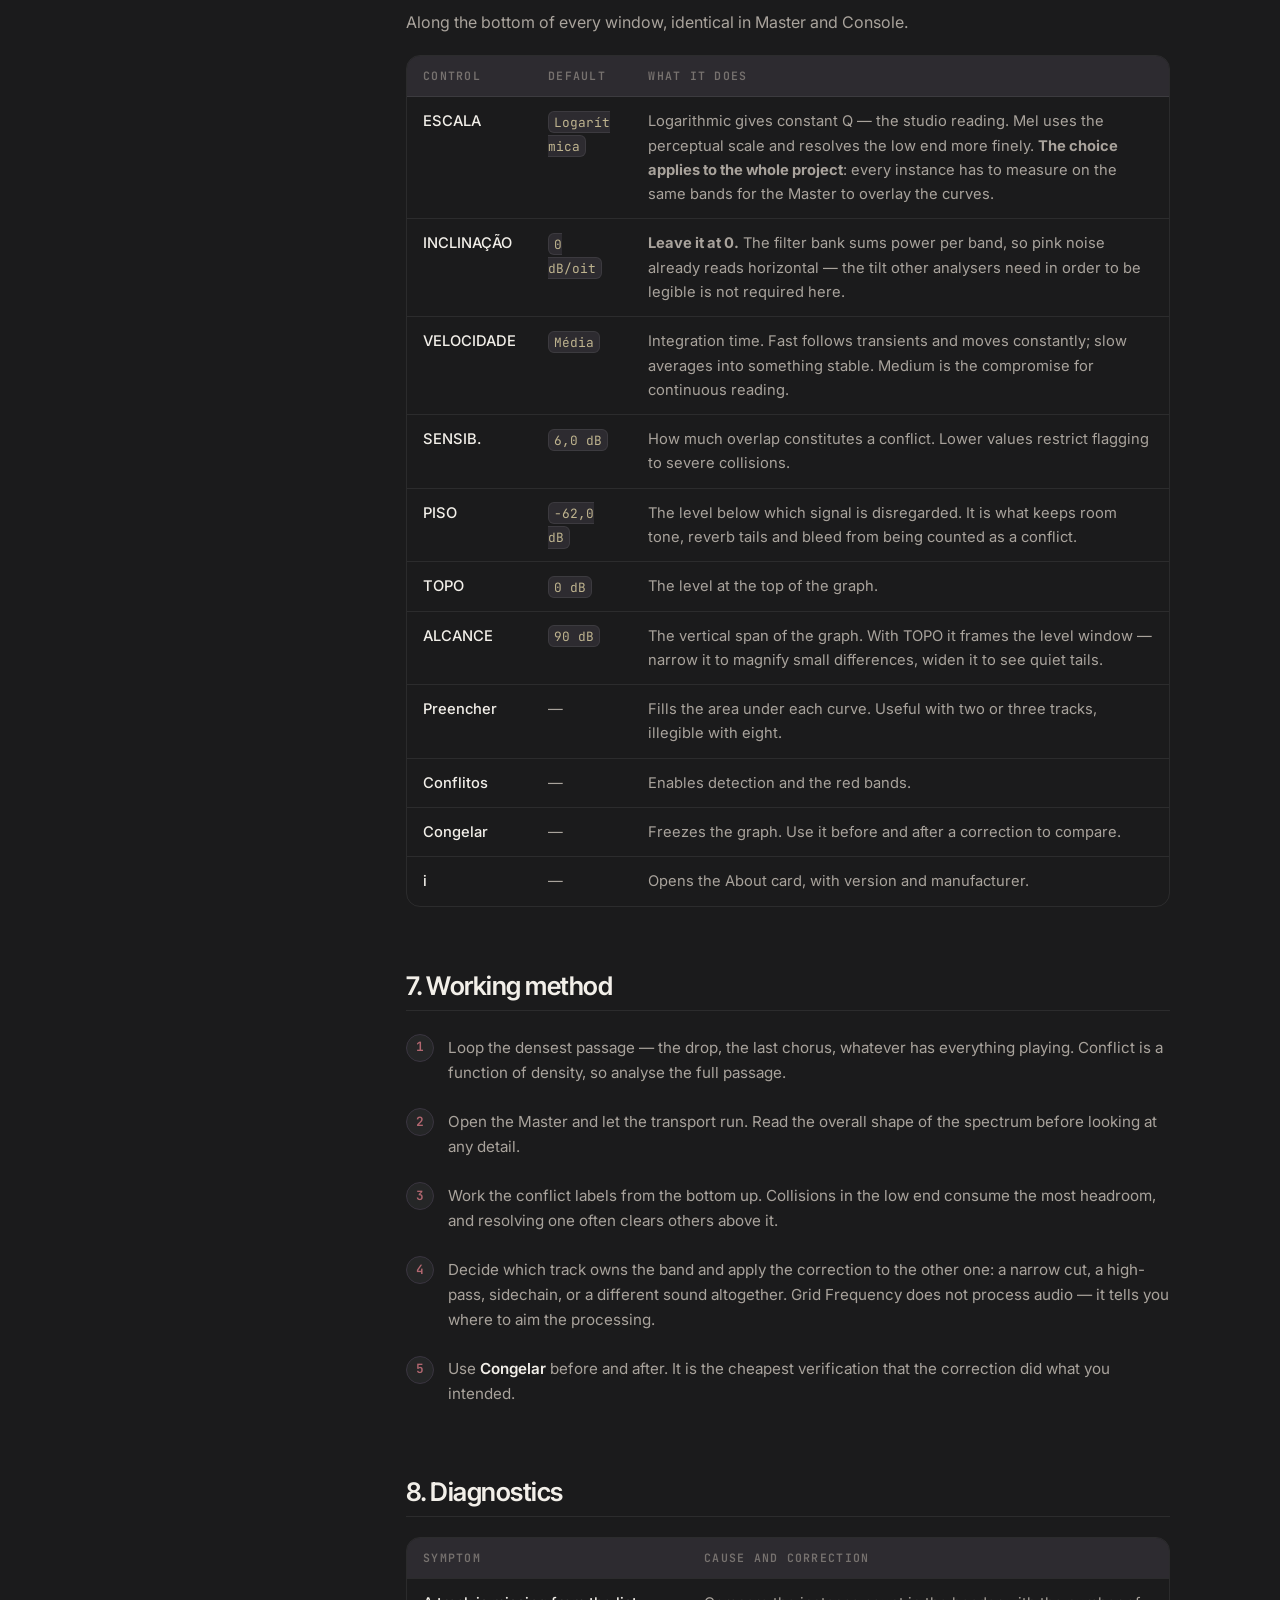
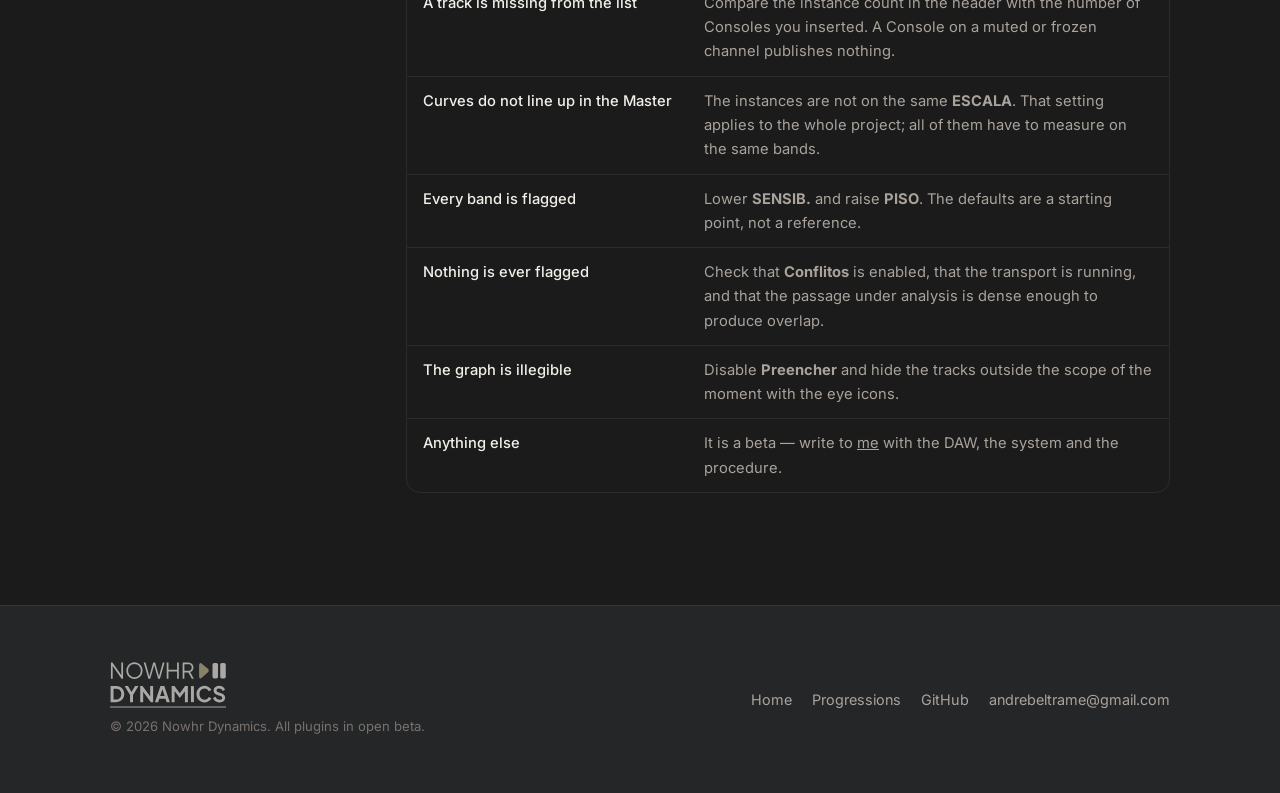
==== commit b57c1e3d: "Cut the support block down to what it needs to say Four lines asking for the DAW, the OS and the rep" ====
--- a/grid-frequency.html
+++ b/grid-frequency.html
@@ -27,7 +27,7 @@
 <link rel="preconnect" href="https://fonts.googleapis.com">
 <link rel="preconnect" href="https://fonts.gstatic.com" crossorigin>
 <link rel="stylesheet" href="https://fonts.googleapis.com/css2?family=Inter+Tight:wght@500;600;700&family=Inter:wght@400;500;600&family=JetBrains+Mono:wght@400;600&display=swap">
-<link rel="stylesheet" href="assets/css/site.css?v=15">
+<link rel="stylesheet" href="assets/css/site.css?v=16">
 </head>
 
 <body class="accent-rose"
@@ -362,14 +362,10 @@
               <span lang="pt">Suporte ao beta</span>
             </h3>
             <p>
-              <span lang="en">Grid Frequency is in beta and under active development. Fault reports and suggestions
-                are welcome, and reach me directly over WhatsApp. Please state your DAW, your operating system and
-                the sequence of steps that produced the problem — without those it cannot be reproduced, and what
-                cannot be reproduced cannot be corrected.</span>
-              <span lang="pt">O Grid Frequency está em versão beta, sob desenvolvimento ativo. Relatos de falha e
-                sugestões são bem-vindos e chegam diretamente a mim pelo WhatsApp. Informe a DAW, o sistema
-                operacional e a sequência de passos que produziu o problema — sem esses dados ele não pode ser
-                reproduzido, e o que não se reproduz não se corrige.</span>
+              <span lang="en">Grid Frequency is in beta, under active development. Fault reports and suggestions
+                reach me directly over WhatsApp.</span>
+              <span lang="pt">O Grid Frequency está em versão beta, sob desenvolvimento ativo. Relatos de falha e sugestões
+                chegam diretamente a mim pelo WhatsApp.</span>
             </p>
           </div>
           <a class="btn btn--ghost support__cta" data-whatsapp href="https://wa.me/" target="_blank"
@@ -720,7 +716,7 @@
   </div>
 </footer>
 
-<script src="assets/js/config.js?v=15"></script>
-<script src="assets/js/site.js?v=15"></script>
+<script src="assets/js/config.js?v=16"></script>
+<script src="assets/js/site.js?v=16"></script>
 </body>
 </html>
